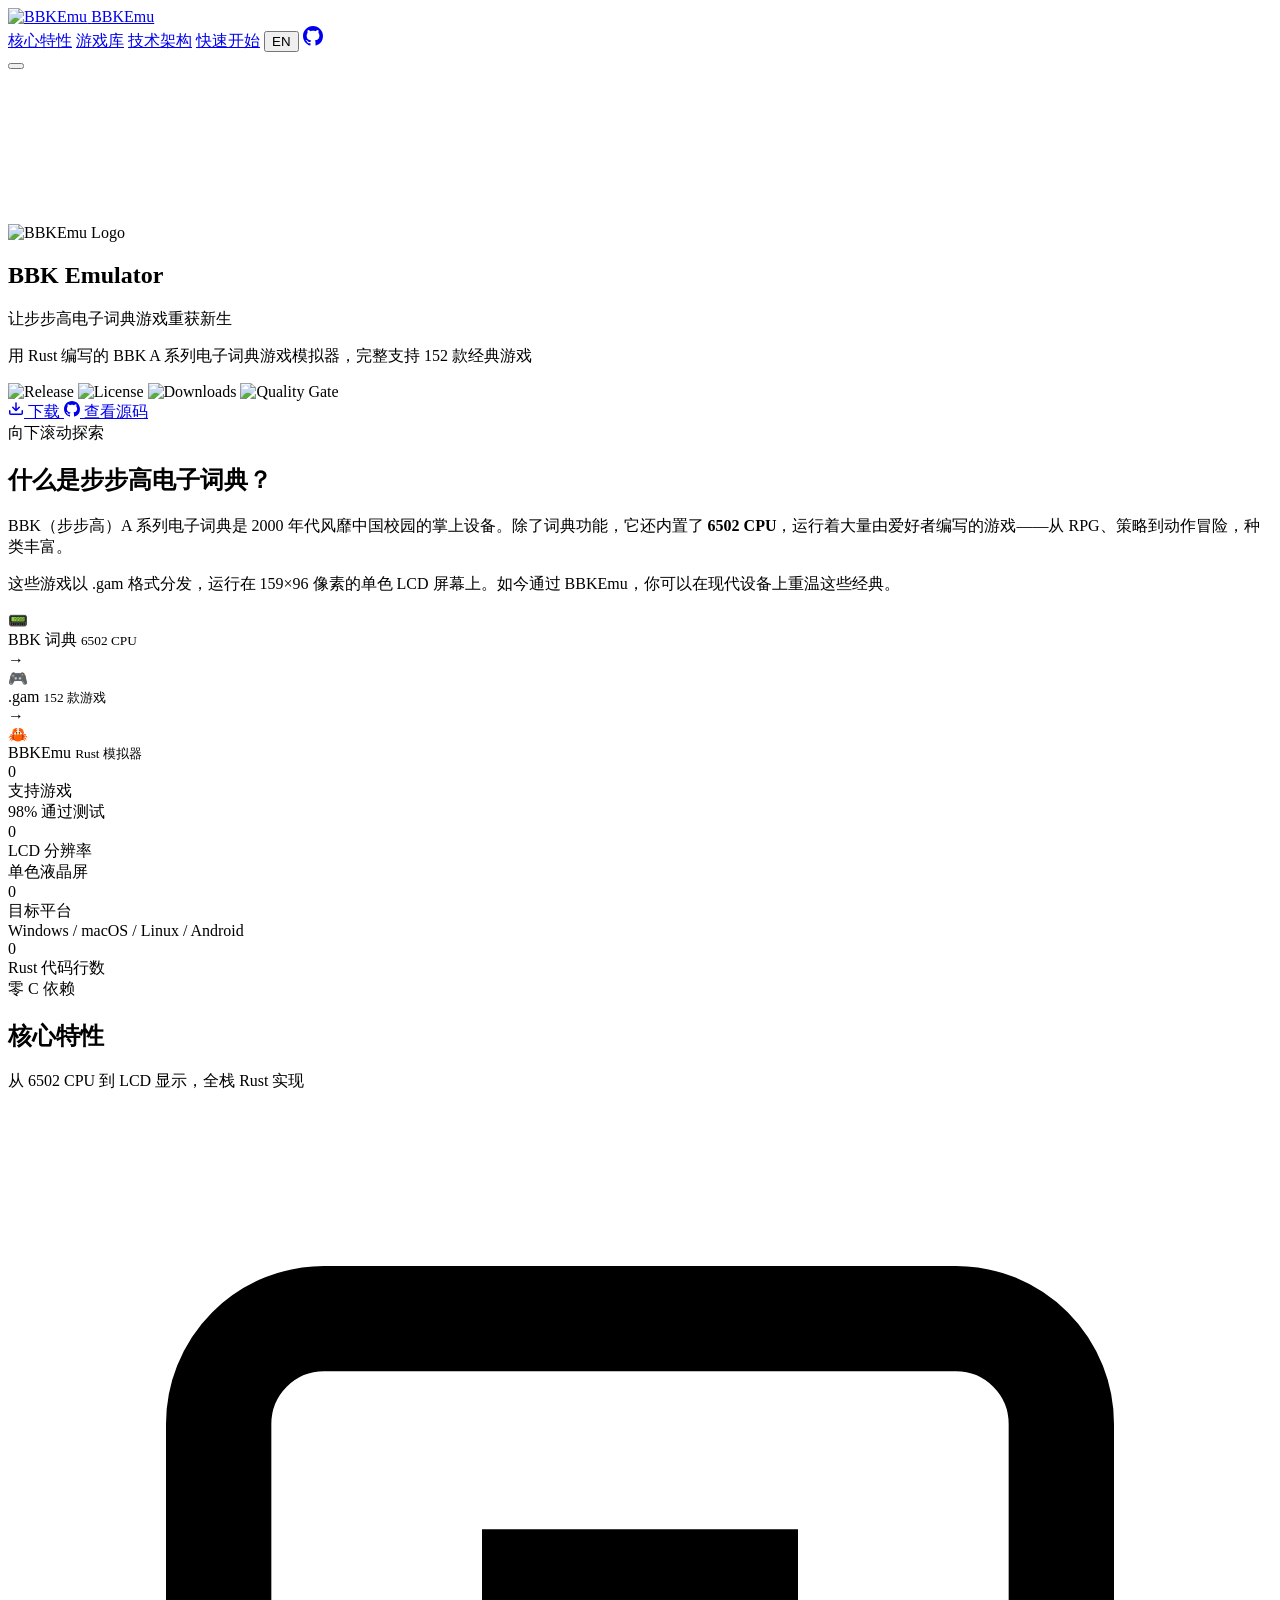
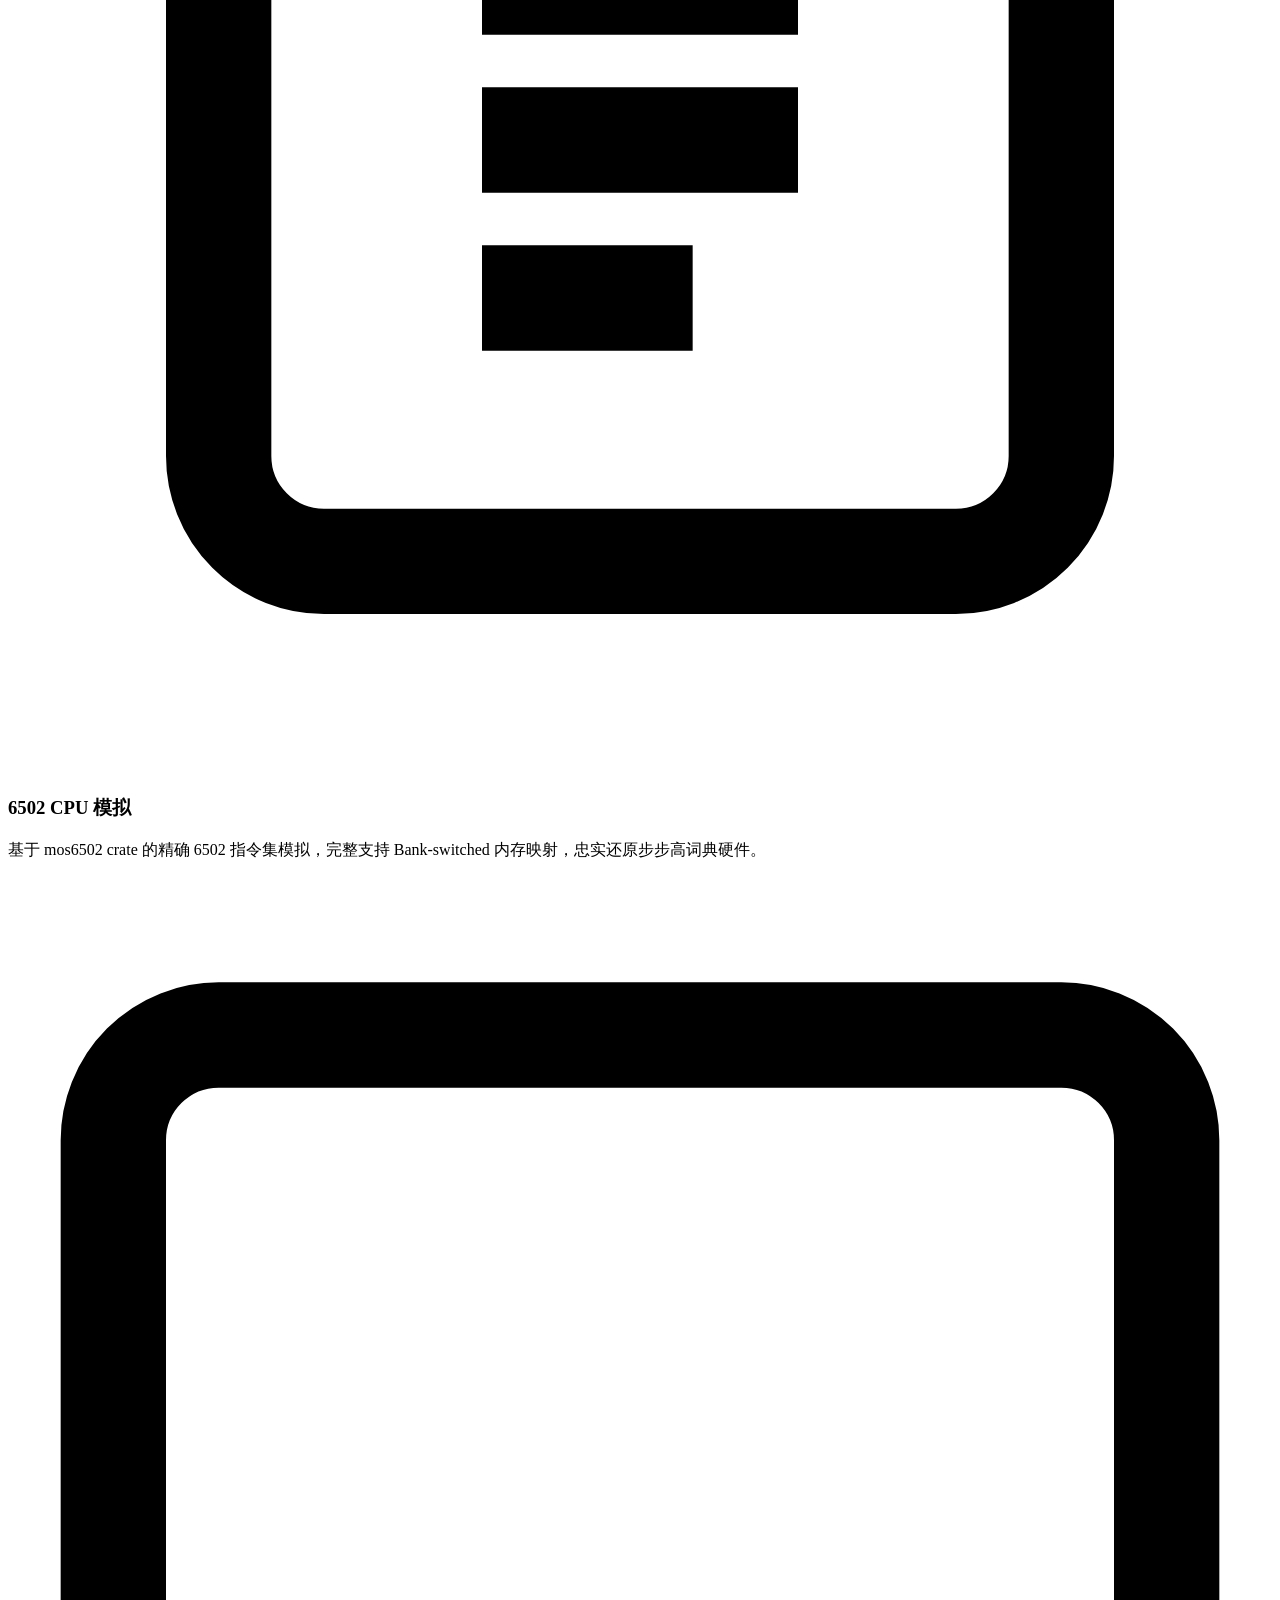
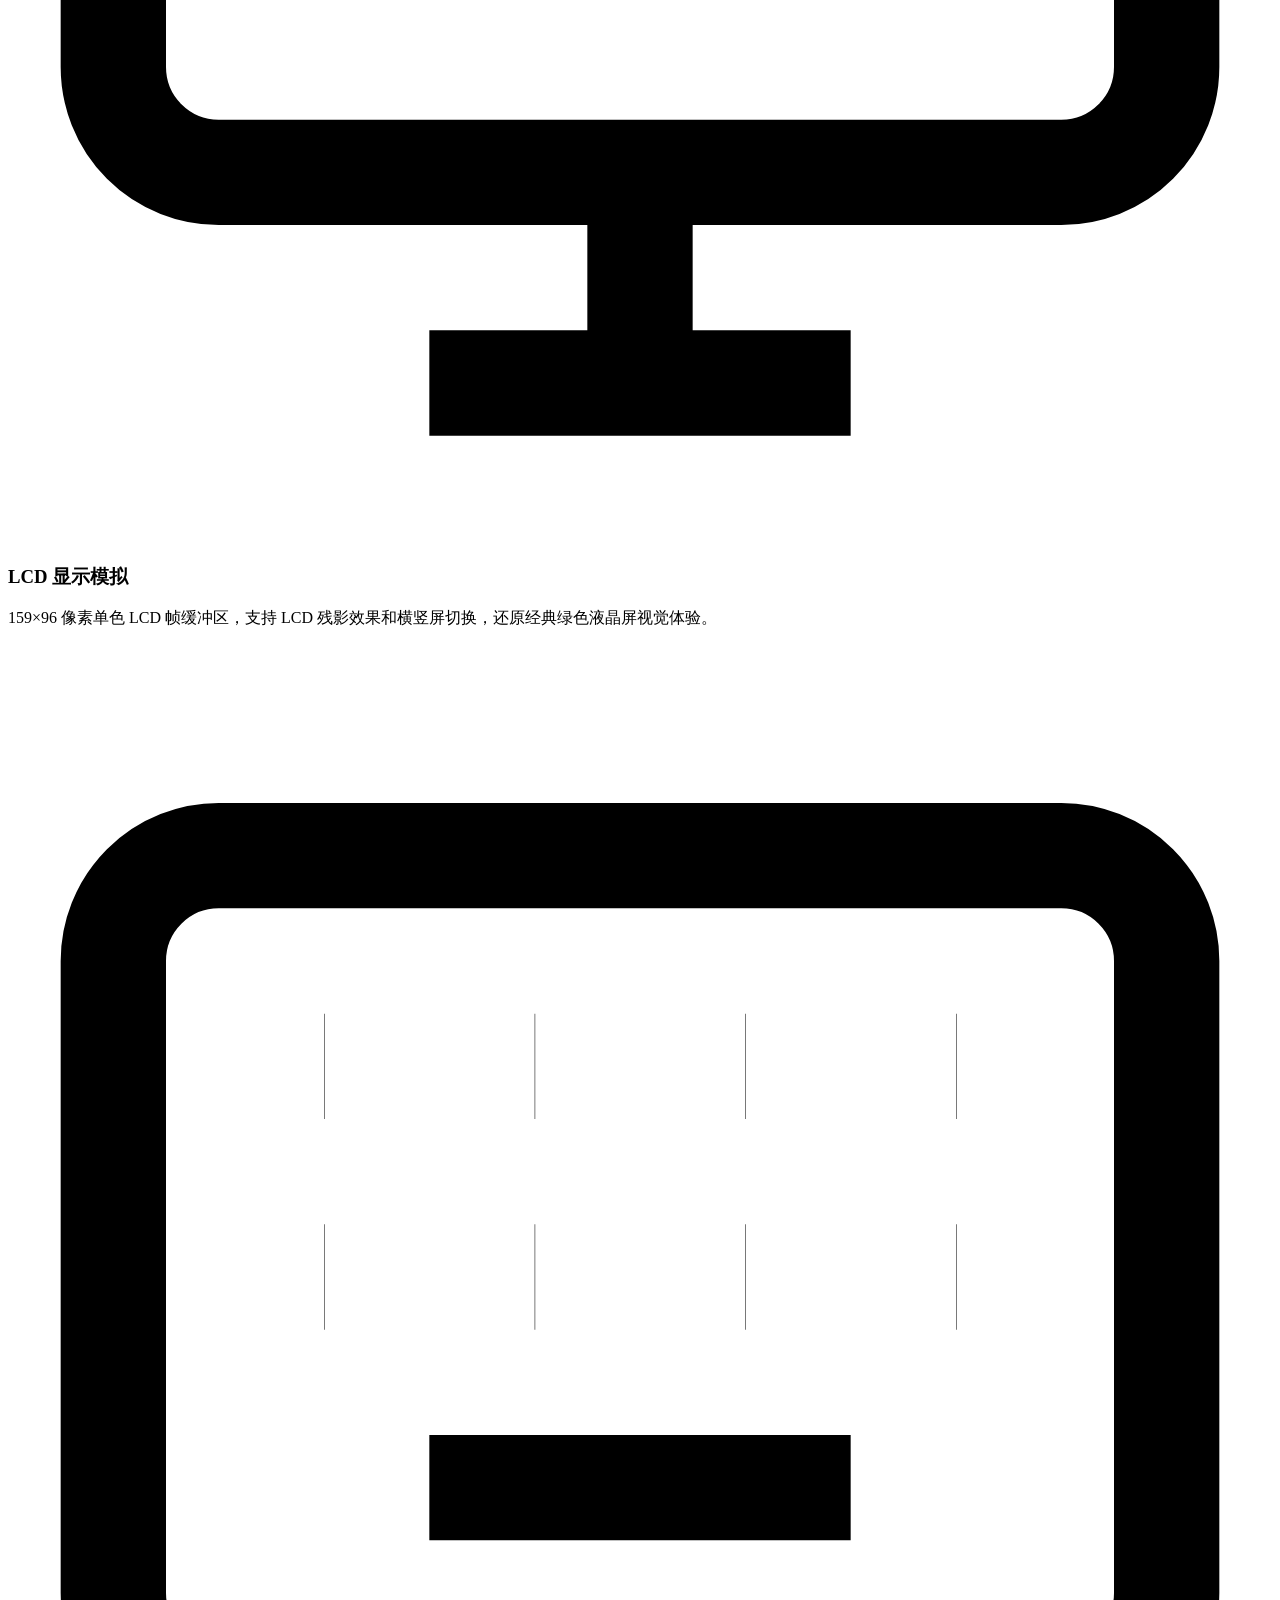
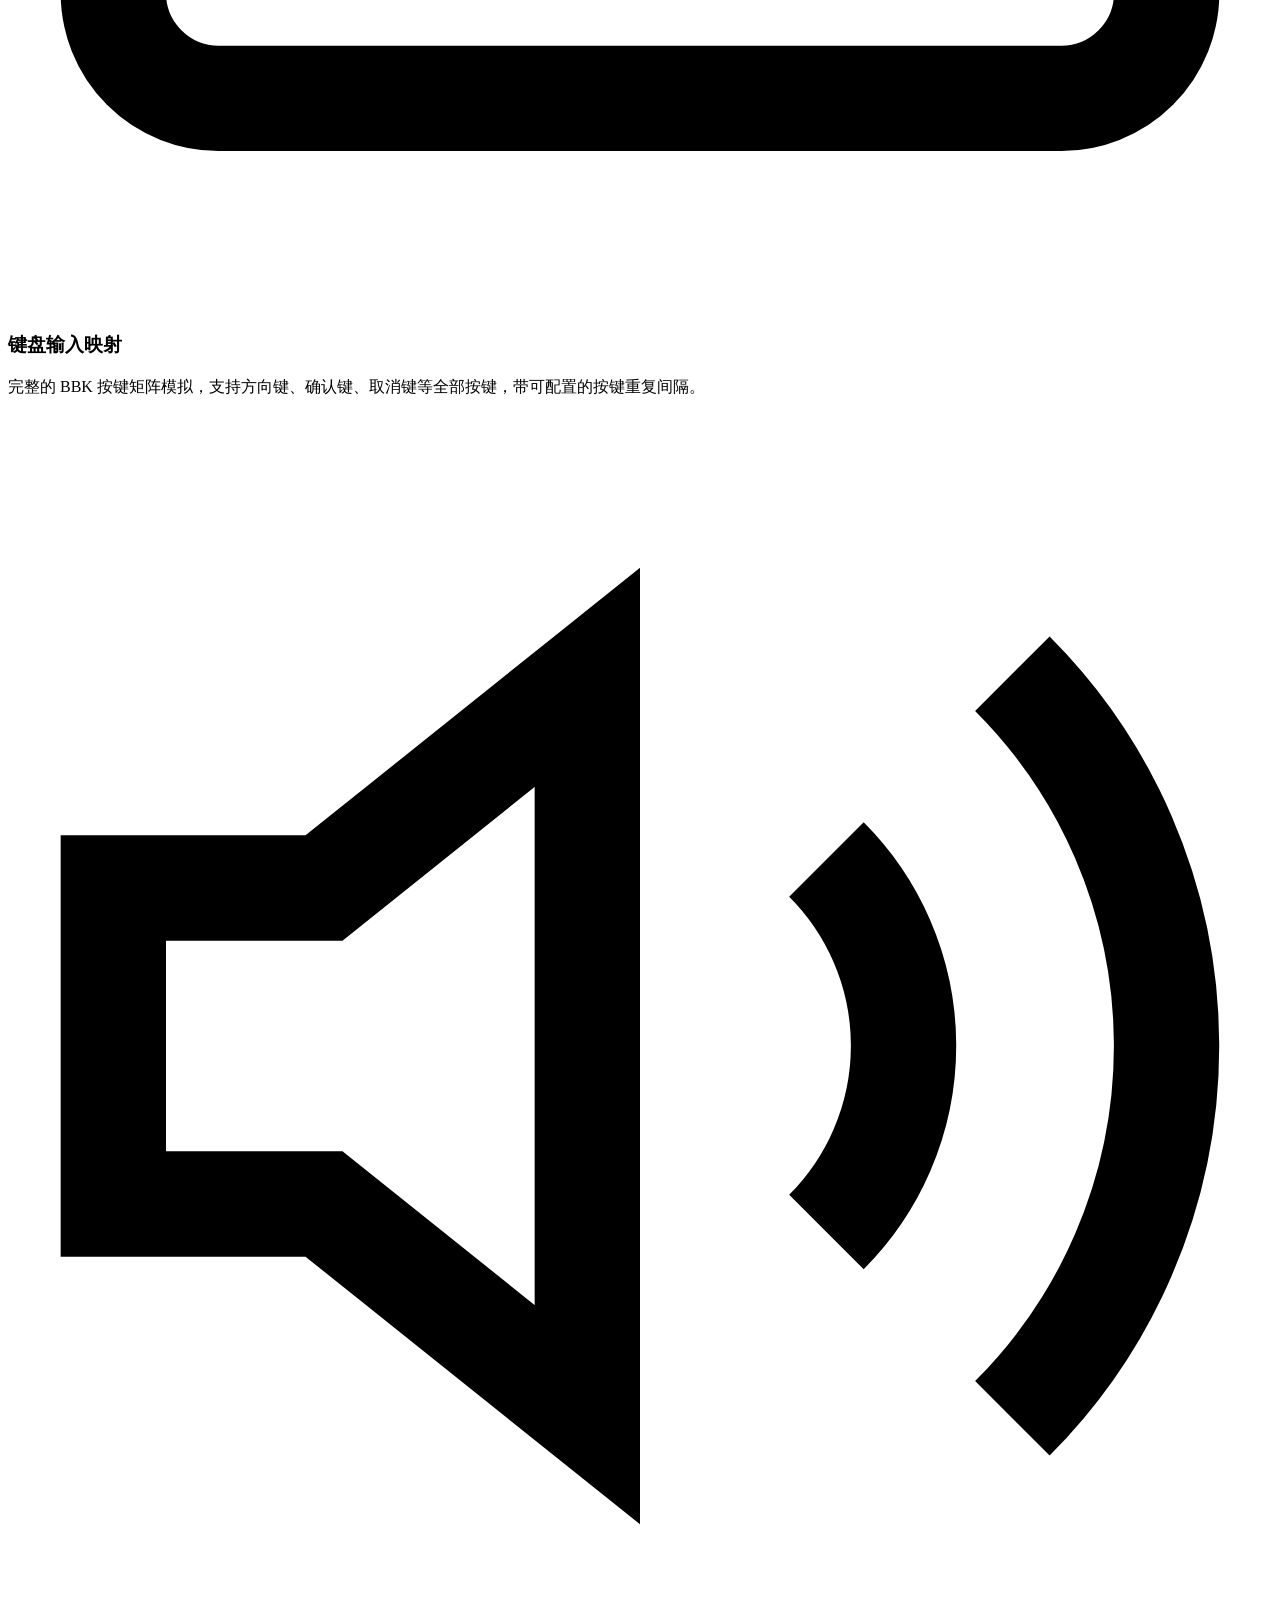
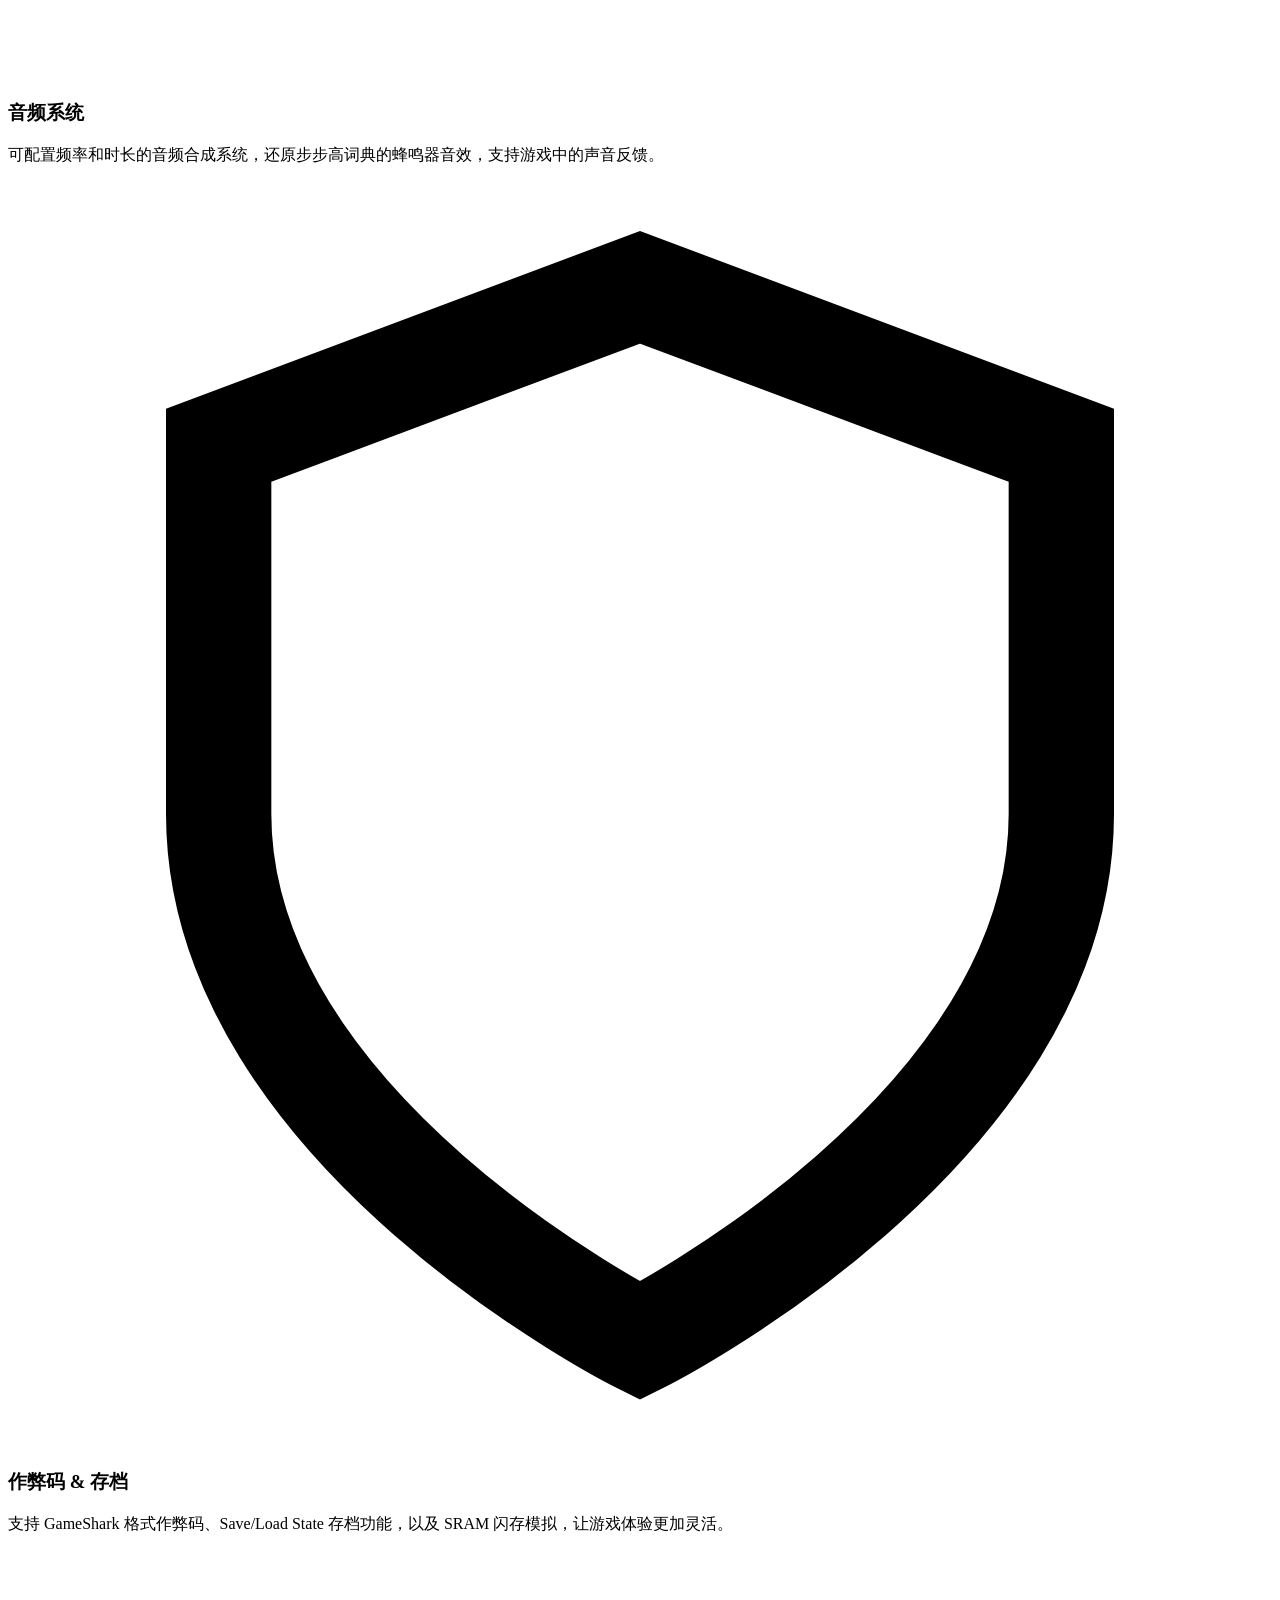
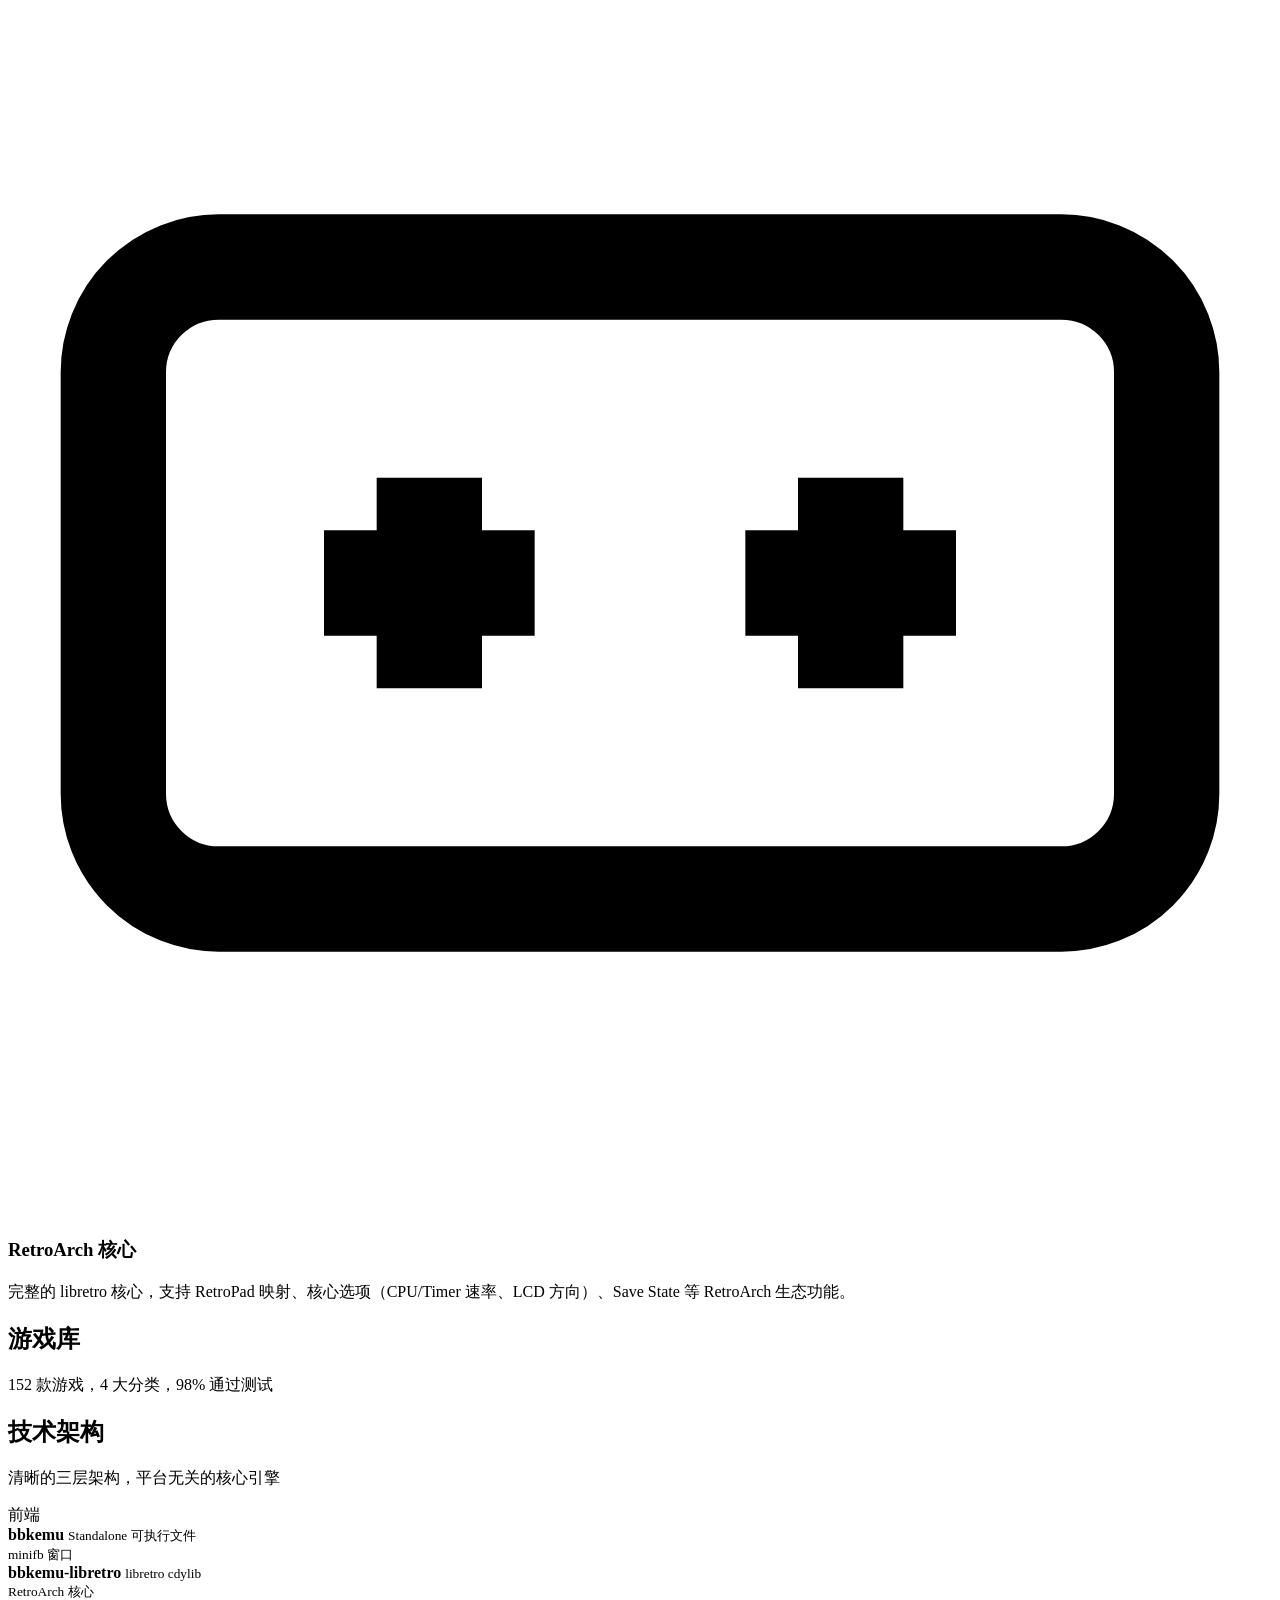
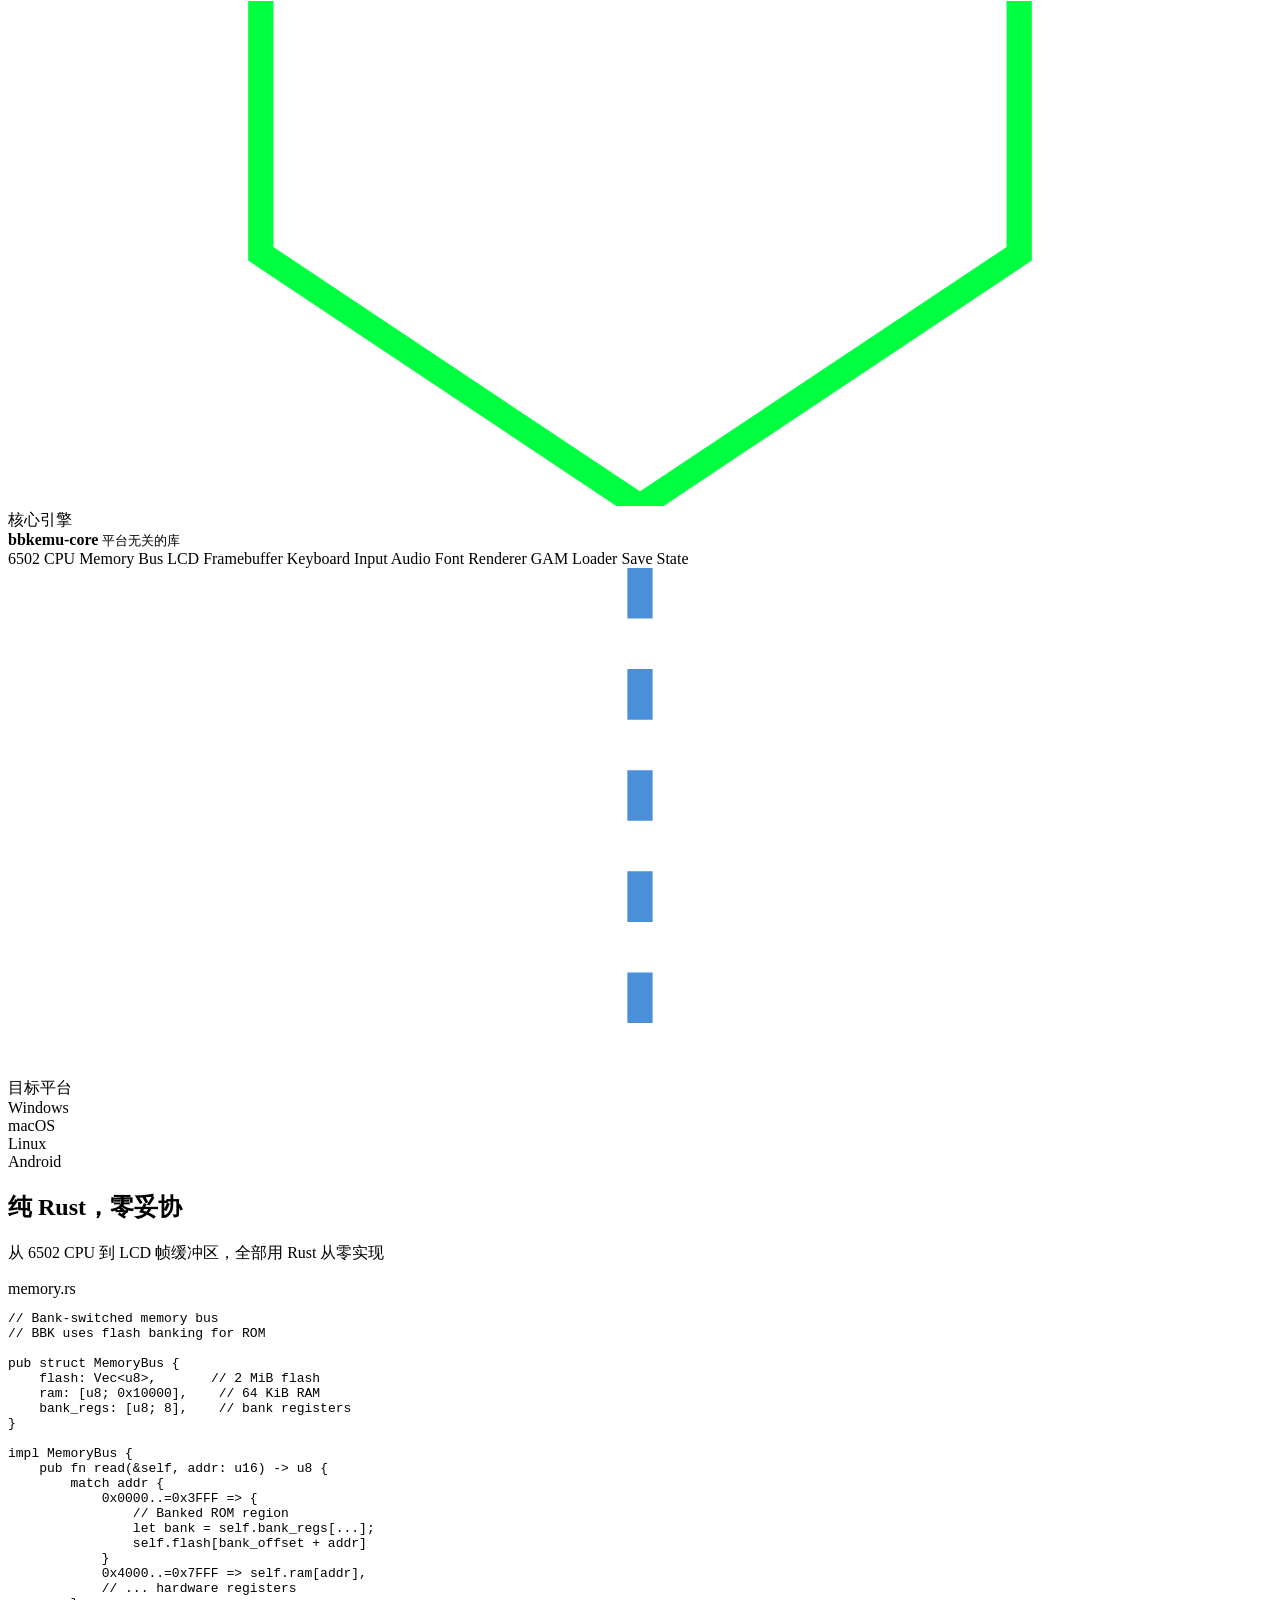
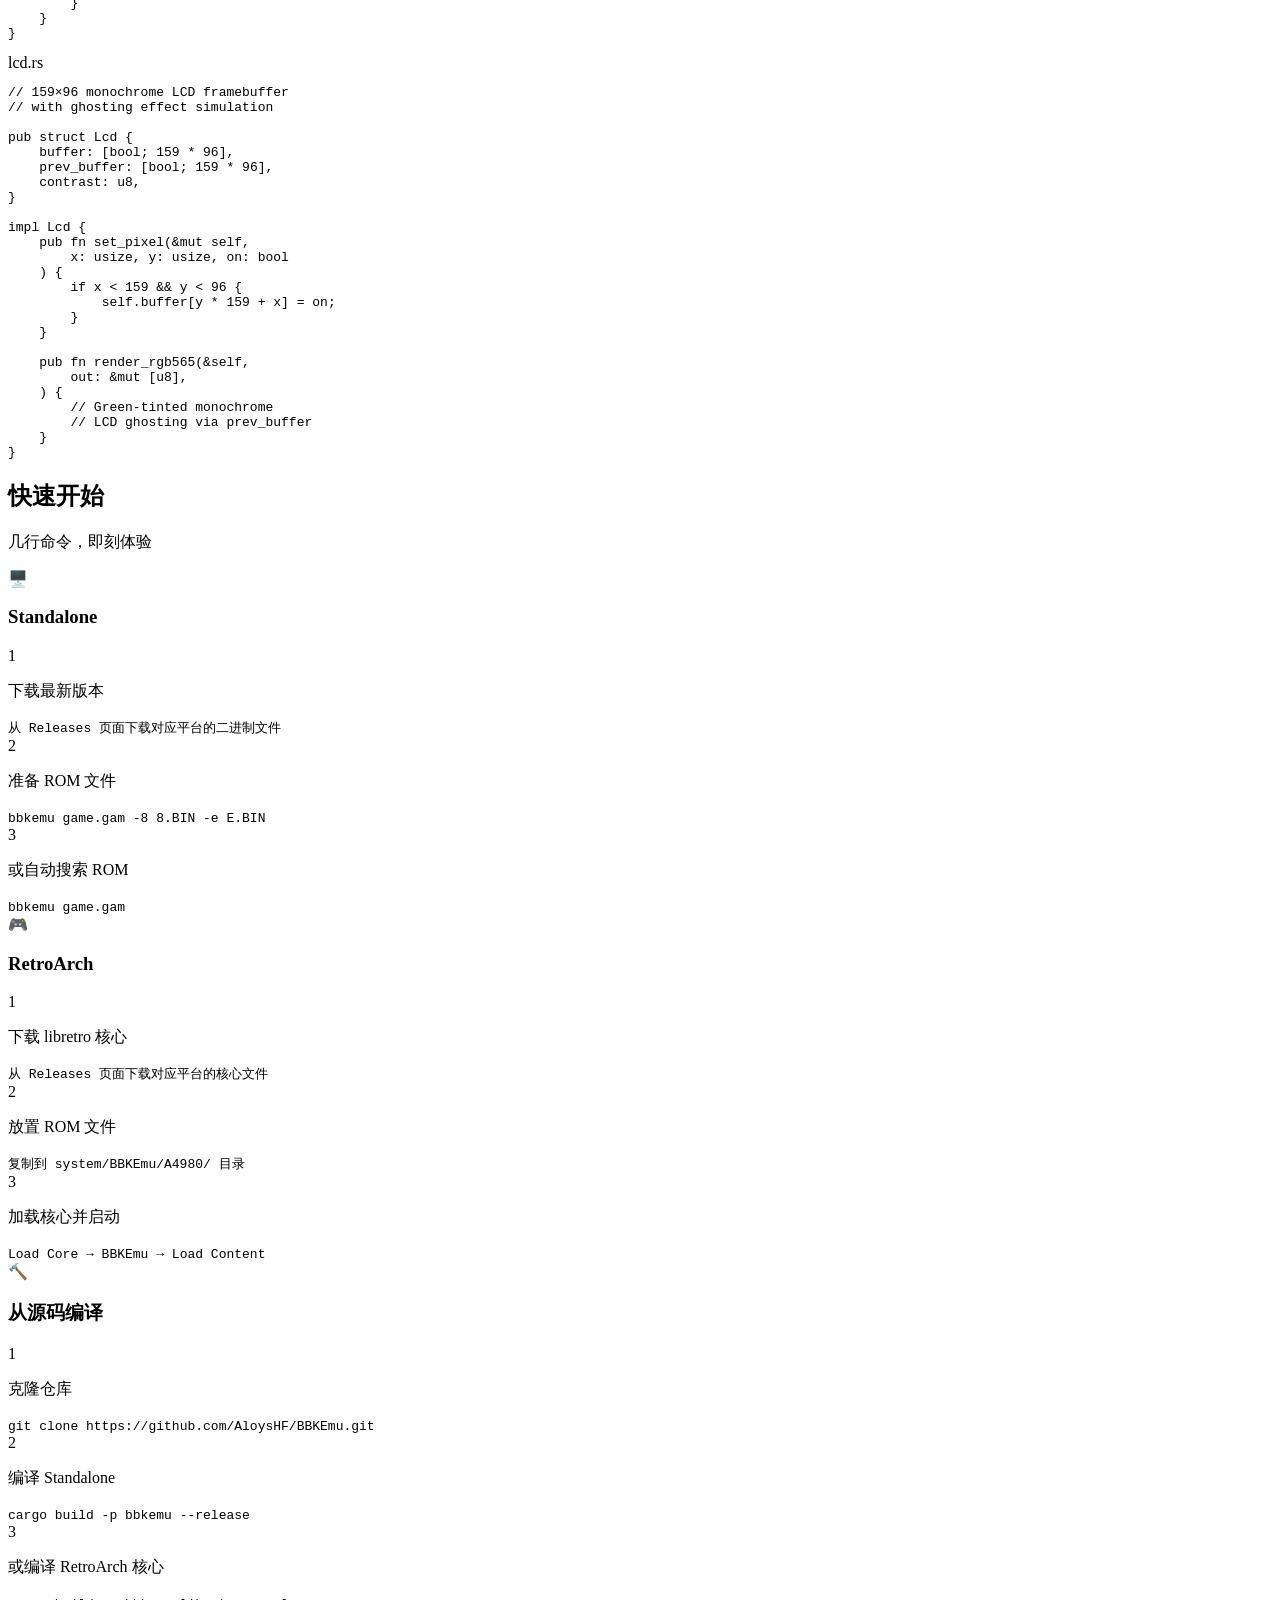
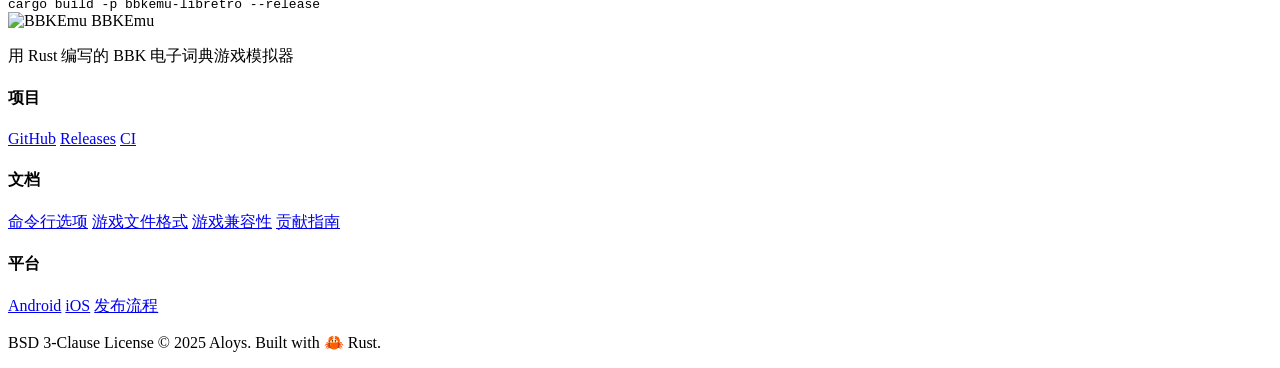
==== site/index.html @ 71f14b02 "update the github username" ====
<!DOCTYPE html>
<html lang="zh-CN">
<head>
  <meta charset="UTF-8">
  <meta name="viewport" content="width=device-width, initial-scale=1.0">
  <title>BBKEmu — BBK Electronic Dictionary Game Emulator</title>
  <meta name="description" content="A BBK electronic dictionary game emulator written in Rust, supporting 152 classic games with RetroArch compatibility">
  <link rel="icon" type="image/png" href="res/logo.png">
  <link rel="stylesheet" href="css/style.css">
</head>
<body>

  <!-- ====== NAV ====== -->
  <nav id="navbar">
    <div class="nav-inner">
      <a href="#hero" class="nav-logo">
        <img src="res/logo.png" alt="BBKEmu" width="32" height="32">
        <span>BBKEmu</span>
      </a>
      <div class="nav-links">
        <a href="#features" data-i18n="nav-features">核心特性</a>
        <a href="#gallery" data-i18n="nav-games">游戏库</a>
        <a href="#architecture" data-i18n="nav-arch">技术架构</a>
        <a href="#quickstart" data-i18n="nav-quickstart">快速开始</a>
        <button id="lang-toggle" class="lang-toggle" aria-label="Switch language">EN</button>
        <a href="https://github.com/AloysHF/BBKEmu" class="nav-github" target="_blank">
          <svg width="20" height="20" viewBox="0 0 16 16" fill="currentColor"><path d="M8 0C3.58 0 0 3.58 0 8c0 3.54 2.29 6.53 5.47 7.59.4.07.55-.17.55-.38 0-.19-.01-.82-.01-1.49-2.01.37-2.53-.49-2.69-.94-.09-.23-.48-.94-.82-1.13-.28-.15-.68-.52-.01-.53.63-.01 1.08.58 1.23.82.72 1.21 1.87.87 2.33.66.07-.52.28-.87.51-1.07-1.78-.2-3.64-.89-3.64-3.95 0-.87.31-1.59.82-2.15-.08-.2-.36-1.02.08-2.12 0 0 .67-.21 2.2.82.64-.18 1.32-.27 2-.27.68 0 1.36.09 2 .27 1.53-1.04 2.2-.82 2.2-.82.44 1.1.16 1.92.08 2.12.51.56.82 1.27.82 2.15 0 3.07-1.87 3.75-3.65 3.95.29.25.54.73.54 1.48 0 1.07-.01 1.93-.01 2.2 0 .21.15.46.55.38A8.013 8.013 0 0016 8c0-4.42-3.58-8-8-8z"/></svg>
        </a>
      </div>
      <button class="nav-toggle" aria-label="Toggle menu">
        <span></span><span></span><span></span>
      </button>
    </div>
  </nav>

  <!-- ====== HERO ====== -->
  <section id="hero">
    <div class="hero-bg">
      <canvas id="circuit-canvas"></canvas>
    </div>
    <div class="hero-content">
      <div class="hero-chip">
        <img src="res/logo.svg" alt="BBKEmu Logo" class="hero-logo">
      </div>
      <h1 class="hero-title">
        <span class="hero-title-line">BBK</span>
        <span class="hero-title-line accent">Emulator</span>
      </h1>
      <p class="hero-subtitle" data-i18n="hero-subtitle">让步步高电子词典游戏重获新生</p>
      <p class="hero-desc" data-i18n="hero-desc">用 Rust 编写的 BBK A 系列电子词典游戏模拟器，完整支持 152 款经典游戏</p>
      <div class="hero-badges">
        <img src="https://img.shields.io/github/v/release/AloysHF/BBKEmu?style=for-the-badge" alt="Release">
        <img src="https://img.shields.io/badge/license-BSD%203--Clause-blue?style=for-the-badge" alt="License">
        <img src="https://img.shields.io/github/downloads/AloysHF/BBKEmu/total?style=for-the-badge&label=downloads" alt="Downloads">
        <img src="https://sonarcloud.io/api/project_badges/measure?project=AloysHF_BBKEmu&metric=alert_status&style=for-the-badge" alt="Quality Gate">
      </div>
      <div class="hero-actions">
        <a href="https://github.com/AloysHF/BBKEmu/releases/latest" class="btn btn-primary" target="_blank">
          <svg width="16" height="16" viewBox="0 0 16 16" fill="currentColor"><path d="M2.75 14A1.75 1.75 0 011 12.25v-2.5a.75.75 0 011.5 0v2.5c0 .138.112.25.25.25h10.5a.25.25 0 00.25-.25v-2.5a.75.75 0 011.5 0v2.5A1.75 1.75 0 0113.25 14H2.75z"/><path d="M7.25 7.689V2a.75.75 0 011.5 0v5.689l1.97-1.969a.749.749 0 111.06 1.06l-3.25 3.25a.749.749 0 01-1.06 0L4.22 6.78a.749.749 0 111.06-1.06l1.97 1.969z"/></svg>
          <span data-i18n="hero-download">下载</span>
        </a>
        <a href="https://github.com/AloysHF/BBKEmu" class="btn btn-secondary" target="_blank">
          <svg width="16" height="16" viewBox="0 0 16 16" fill="currentColor"><path d="M8 0C3.58 0 0 3.58 0 8c0 3.54 2.29 6.53 5.47 7.59.4.07.55-.17.55-.38 0-.19-.01-.82-.01-1.49-2.01.37-2.53-.49-2.69-.94-.09-.23-.48-.94-.82-1.13-.28-.15-.68-.52-.01-.53.63-.01 1.08.58 1.23.82.72 1.21 1.87.87 2.33.66.07-.52.28-.87.51-1.07-1.78-.2-3.64-.89-3.64-3.95 0-.87.31-1.59.82-2.15-.08-.2-.36-1.02.08-2.12 0 0 .67-.21 2.2.82.64-.18 1.32-.27 2-.27.68 0 1.36.09 2 .27 1.53-1.04 2.2-.82 2.2-.82.44 1.1.16 1.92.08 2.12.51.56.82 1.27.82 2.15 0 3.07-1.87 3.75-3.65 3.95.29.25.54.73.54 1.48 0 1.07-.01 1.93-.01 2.2 0 .21.15.46.55.38A8.013 8.013 0 0016 8c0-4.42-3.58-8-8-8z"/></svg>
          <span data-i18n="hero-github">查看源码</span>
        </a>
      </div>
    </div>
    <div class="hero-scroll">
      <span data-i18n="hero-scroll">向下滚动探索</span>
      <div class="scroll-arrow"></div>
    </div>
  </section>

  <!-- ====== ABOUT ====== -->
  <section id="about" class="section">
    <div class="container">
      <div class="about-grid">
        <div class="about-text fade-in-up">
          <h2 data-i18n="about-title">什么是步步高电子词典？</h2>
          <p data-i18n="about-p1">BBK（步步高）A 系列电子词典是 2000 年代风靡中国校园的掌上设备。除了词典功能，它还内置了 <strong>6502 CPU</strong>，运行着大量由爱好者编写的游戏——从 RPG、策略到动作冒险，种类丰富。</p>
          <p data-i18n="about-p2">这些游戏以 .gam 格式分发，运行在 159×96 像素的单色 LCD 屏幕上。如今通过 BBKEmu，你可以在现代设备上重温这些经典。</p>
        </div>
        <div class="about-diagram fade-in-up">
          <div class="diagram-flow">
            <div class="diagram-node">
              <div class="diagram-icon chip-icon">📟</div>
              <span data-i18n="about-chip">BBK 词典</span>
              <small data-i18n="about-chip-sub">6502 CPU</small>
            </div>
            <div class="diagram-arrow">→</div>
            <div class="diagram-node">
              <div class="diagram-icon game-icon">🎮</div>
              <span>.gam</span>
              <small data-i18n="about-game-sub">152 款游戏</small>
            </div>
            <div class="diagram-arrow">→</div>
            <div class="diagram-node highlight">
              <div class="diagram-icon emu-icon">🦀</div>
              <span>BBKEmu</span>
              <small data-i18n="about-emu-sub">Rust 模拟器</small>
            </div>
          </div>
        </div>
      </div>
    </div>
  </section>

  <!-- ====== STATS ====== -->
  <section id="stats" class="section section-dark">
    <div class="container">
      <div class="stats-grid">
        <div class="stat-item fade-in-up">
          <div class="stat-number" data-target="152">0</div>
          <div class="stat-label" data-i18n="stat-games">支持游戏</div>
          <div class="stat-sub" data-i18n="stat-games-sub">98% 通过测试</div>
        </div>
        <div class="stat-item fade-in-up">
          <div class="stat-number" data-target="159" data-suffix="×96">0</div>
          <div class="stat-label" data-i18n="stat-lcd">LCD 分辨率</div>
          <div class="stat-sub" data-i18n="stat-lcd-sub">单色液晶屏</div>
        </div>
        <div class="stat-item fade-in-up">
          <div class="stat-number" data-target="4">0</div>
          <div class="stat-label" data-i18n="stat-platforms">目标平台</div>
          <div class="stat-sub" data-i18n="stat-platforms-sub">Windows / macOS / Linux / Android</div>
        </div>
        <div class="stat-item fade-in-up">
          <div class="stat-number" data-target="4700" data-suffix="+">0</div>
          <div class="stat-label" data-i18n="stat-lines">Rust 代码行数</div>
          <div class="stat-sub" data-i18n="stat-lines-sub">零 C 依赖</div>
        </div>
      </div>
    </div>
  </section>

  <!-- ====== FEATURES ====== -->
  <section id="features" class="section">
    <div class="container">
      <h2 class="section-title fade-in-up" data-i18n="feat-title">核心特性</h2>
      <p class="section-subtitle fade-in-up" data-i18n="feat-subtitle">从 6502 CPU 到 LCD 显示，全栈 Rust 实现</p>
      <div class="features-grid">
        <div class="feature-card fade-in-up">
          <div class="feature-icon">
            <svg viewBox="0 0 24 24" fill="none" stroke="currentColor" stroke-width="2"><rect x="4" y="4" width="16" height="16" rx="2"/><path d="M9 9h6M9 12h6M9 15h4"/></svg>
          </div>
          <h3 data-i18n="feat-cpu-title">6502 CPU 模拟</h3>
          <p data-i18n="feat-cpu-desc">基于 mos6502 crate 的精确 6502 指令集模拟，完整支持 Bank-switched 内存映射，忠实还原步步高词典硬件。</p>
        </div>
        <div class="feature-card fade-in-up">
          <div class="feature-icon">
            <svg viewBox="0 0 24 24" fill="none" stroke="currentColor" stroke-width="2"><rect x="2" y="3" width="20" height="14" rx="2"/><line x1="8" y1="21" x2="16" y2="21"/><line x1="12" y1="17" x2="12" y2="21"/></svg>
          </div>
          <h3 data-i18n="feat-lcd-title">LCD 显示模拟</h3>
          <p data-i18n="feat-lcd-desc">159×96 像素单色 LCD 帧缓冲区，支持 LCD 残影效果和横竖屏切换，还原经典绿色液晶屏视觉体验。</p>
        </div>
        <div class="feature-card fade-in-up">
          <div class="feature-icon">
            <svg viewBox="0 0 24 24" fill="none" stroke="currentColor" stroke-width="2"><rect x="2" y="4" width="20" height="16" rx="2"/><path d="M6 8h.01M10 8h.01M14 8h.01M18 8h.01M6 12h.01M10 12h.01M14 12h.01M18 12h.01M8 16h8"/></svg>
          </div>
          <h3 data-i18n="feat-key-title">键盘输入映射</h3>
          <p data-i18n="feat-key-desc">完整的 BBK 按键矩阵模拟，支持方向键、确认键、取消键等全部按键，带可配置的按键重复间隔。</p>
        </div>
        <div class="feature-card fade-in-up">
          <div class="feature-icon">
            <svg viewBox="0 0 24 24" fill="none" stroke="currentColor" stroke-width="2"><polygon points="11 5 6 9 2 9 2 15 6 15 11 19 11 5"/><path d="M19.07 4.93a10 10 0 010 14.14M15.54 8.46a5 5 0 010 7.07"/></svg>
          </div>
          <h3 data-i18n="feat-audio-title">音频系统</h3>
          <p data-i18n="feat-audio-desc">可配置频率和时长的音频合成系统，还原步步高词典的蜂鸣器音效，支持游戏中的声音反馈。</p>
        </div>
        <div class="feature-card fade-in-up">
          <div class="feature-icon">
            <svg viewBox="0 0 24 24" fill="none" stroke="currentColor" stroke-width="2"><path d="M12 22s8-4 8-10V5l-8-3-8 3v7c0 6 8 10 8 10z"/></svg>
          </div>
          <h3 data-i18n="feat-cheat-title">作弊码 & 存档</h3>
          <p data-i18n="feat-cheat-desc">支持 GameShark 格式作弊码、Save/Load State 存档功能，以及 SRAM 闪存模拟，让游戏体验更加灵活。</p>
        </div>
        <div class="feature-card fade-in-up">
          <div class="feature-icon">
            <svg viewBox="0 0 24 24" fill="none" stroke="currentColor" stroke-width="2"><rect x="2" y="6" width="20" height="12" rx="2"/><path d="M6 12h4"/><path d="M14 12h4"/><path d="M8 10v4"/><path d="M16 10v4"/></svg>
          </div>
          <h3 data-i18n="feat-retro-title">RetroArch 核心</h3>
          <p data-i18n="feat-retro-desc">完整的 libretro 核心，支持 RetroPad 映射、核心选项（CPU/Timer 速率、LCD 方向）、Save State 等 RetroArch 生态功能。</p>
        </div>
      </div>
    </div>
  </section>

  <!-- ====== GAME GALLERY ====== -->
  <section id="gallery" class="section section-dark">
    <div class="container">
      <h2 class="section-title fade-in-up" data-i18n="gallery-title">游戏库</h2>
      <p class="section-subtitle fade-in-up" data-i18n="gallery-subtitle">152 款游戏，4 大分类，98% 通过测试</p>
      <div id="gallery-dynamic" class="fade-in-up"></div>
    </div>
  </section>

  <!-- ====== ARCHITECTURE ====== -->
  <section id="architecture" class="section">
    <div class="container">
      <h2 class="section-title fade-in-up" data-i18n="arch-title">技术架构</h2>
      <p class="section-subtitle fade-in-up" data-i18n="arch-subtitle">清晰的三层架构，平台无关的核心引擎</p>
      <div class="arch-diagram fade-in-up">
        <div class="arch-layer arch-frontend">
          <div class="arch-label" data-i18n="arch-frontends">前端</div>
          <div class="arch-boxes">
            <div class="arch-box">
              <strong>bbkemu</strong>
              <small data-i18n="arch-standalone-sub">Standalone 可执行文件<br>minifb 窗口</small>
            </div>
            <div class="arch-box">
              <strong>bbkemu-libretro</strong>
              <small data-i18n="arch-libretro-sub">libretro cdylib<br>RetroArch 核心</small>
            </div>
          </div>
        </div>
        <div class="arch-connector">
          <svg viewBox="0 0 100 40" preserveAspectRatio="none">
            <path d="M20 0 L20 20 L50 40" stroke="#00FF41" stroke-width="2" fill="none"/>
            <path d="M80 0 L80 20 L50 40" stroke="#00FF41" stroke-width="2" fill="none"/>
          </svg>
        </div>
        <div class="arch-layer arch-core">
          <div class="arch-label" data-i18n="arch-core">核心引擎</div>
          <div class="arch-boxes">
            <div class="arch-box core-box">
              <strong>bbkemu-core</strong>
              <small data-i18n="arch-core-sub">平台无关的库</small>
              <div class="core-modules">
                <span>6502 CPU</span>
                <span>Memory Bus</span>
                <span>LCD Framebuffer</span>
                <span>Keyboard Input</span>
                <span>Audio</span>
                <span>Font Renderer</span>
                <span>GAM Loader</span>
                <span>Save State</span>
              </div>
            </div>
          </div>
        </div>
        <div class="arch-connector">
          <svg viewBox="0 0 100 40" preserveAspectRatio="none">
            <path d="M50 0 L50 40" stroke="#4A90D9" stroke-width="2" fill="none" stroke-dasharray="4,4"/>
          </svg>
        </div>
        <div class="arch-layer arch-platform">
          <div class="arch-label" data-i18n="arch-platforms">目标平台</div>
          <div class="arch-boxes">
            <div class="arch-box small-box">Windows</div>
            <div class="arch-box small-box">macOS</div>
            <div class="arch-box small-box">Linux</div>
            <div class="arch-box small-box">Android</div>
          </div>
        </div>
      </div>
    </div>
  </section>

  <!-- ====== CODE SHOWCASE ====== -->
  <section id="code" class="section section-dark">
    <div class="container">
      <h2 class="section-title fade-in-up" data-i18n="code-title">纯 Rust，零妥协</h2>
      <p class="section-subtitle fade-in-up" data-i18n="code-subtitle">从 6502 CPU 到 LCD 帧缓冲区，全部用 Rust 从零实现</p>
      <div class="code-showcase fade-in-up">
        <div class="code-block">
          <div class="code-header">
            <span class="code-dot red"></span>
            <span class="code-dot yellow"></span>
            <span class="code-dot green"></span>
            <span class="code-filename">memory.rs</span>
          </div>
          <pre><code><span class="comment">// Bank-switched memory bus</span>
<span class="comment">// BBK uses flash banking for ROM</span>

<span class="kw">pub struct</span> <span class="type">MemoryBus</span> {
    flash: <span class="type">Vec</span>&lt;<span class="type">u8</span>&gt;,       <span class="comment">// 2 MiB flash</span>
    ram: [<span class="type">u8</span>; <span class="num">0x10000</span>],    <span class="comment">// 64 KiB RAM</span>
    bank_regs: [<span class="type">u8</span>; <span class="num">8</span>],    <span class="comment">// bank registers</span>
}

<span class="kw">impl</span> <span class="type">MemoryBus</span> {
    <span class="kw">pub fn</span> <span class="fn">read</span>(&amp;<span class="kw">self</span>, addr: <span class="type">u16</span>) -&gt; <span class="type">u8</span> {
        <span class="kw">match</span> addr {
            <span class="num">0x0000</span>..=<span class="num">0x3FFF</span> =&gt; {
                <span class="comment">// Banked ROM region</span>
                <span class="kw">let</span> bank = <span class="kw">self</span>.bank_regs[...];
                <span class="kw">self</span>.flash[bank_offset + addr]
            }
            <span class="num">0x4000</span>..=<span class="num">0x7FFF</span> =&gt; <span class="kw">self</span>.ram[addr],
            <span class="comment">// ... hardware registers</span>
        }
    }
}</code></pre>
        </div>
        <div class="code-block">
          <div class="code-header">
            <span class="code-dot red"></span>
            <span class="code-dot yellow"></span>
            <span class="code-dot green"></span>
            <span class="code-filename">lcd.rs</span>
          </div>
          <pre><code><span class="comment">// 159×96 monochrome LCD framebuffer</span>
<span class="comment">// with ghosting effect simulation</span>

<span class="kw">pub struct</span> <span class="type">Lcd</span> {
    buffer: [<span class="type">bool</span>; <span class="num">159</span> * <span class="num">96</span>],
    prev_buffer: [<span class="type">bool</span>; <span class="num">159</span> * <span class="num">96</span>],
    contrast: <span class="type">u8</span>,
}

<span class="kw">impl</span> <span class="type">Lcd</span> {
    <span class="kw">pub fn</span> <span class="fn">set_pixel</span>(&amp;<span class="kw">mut</span> <span class="kw">self</span>,
        x: <span class="type">usize</span>, y: <span class="type">usize</span>, on: <span class="type">bool</span>
    ) {
        <span class="kw">if</span> x &lt; <span class="num">159</span> &amp;&amp; y &lt; <span class="num">96</span> {
            <span class="kw">self</span>.buffer[y * <span class="num">159</span> + x] = on;
        }
    }

    <span class="kw">pub fn</span> <span class="fn">render_rgb565</span>(&amp;<span class="kw">self</span>,
        out: &amp;<span class="kw">mut</span> [<span class="type">u8</span>],
    ) {
        <span class="comment">// Green-tinted monochrome</span>
        <span class="comment">// LCD ghosting via prev_buffer</span>
    }
}</code></pre>
        </div>
      </div>
    </div>
  </section>

  <!-- ====== QUICK START ====== -->
  <section id="quickstart" class="section">
    <div class="container">
      <h2 class="section-title fade-in-up" data-i18n="qs-title">快速开始</h2>
      <p class="section-subtitle fade-in-up" data-i18n="qs-subtitle">几行命令，即刻体验</p>
      <div class="quickstart-grid">
        <div class="quickstart-card fade-in-up">
          <div class="qs-header">
            <span class="qs-icon">🖥️</span>
            <h3 data-i18n="qs-standalone">Standalone</h3>
          </div>
          <div class="qs-steps">
            <div class="qs-step">
              <span class="qs-num">1</span>
              <div>
                <p data-i18n="qs-standalone-1">下载最新版本</p>
                <code data-i18n="qs-standalone-1-sub">从 Releases 页面下载对应平台的二进制文件</code>
              </div>
            </div>
            <div class="qs-step">
              <span class="qs-num">2</span>
              <div>
                <p data-i18n="qs-standalone-2">准备 ROM 文件</p>
                <code>bbkemu game.gam -8 8.BIN -e E.BIN</code>
              </div>
            </div>
            <div class="qs-step">
              <span class="qs-num">3</span>
              <div>
                <p data-i18n="qs-standalone-3">或自动搜索 ROM</p>
                <code>bbkemu game.gam</code>
              </div>
            </div>
          </div>
        </div>
        <div class="quickstart-card fade-in-up">
          <div class="qs-header">
            <span class="qs-icon">🎮</span>
            <h3>RetroArch</h3>
          </div>
          <div class="qs-steps">
            <div class="qs-step">
              <span class="qs-num">1</span>
              <div>
                <p data-i18n="qs-retro-1">下载 libretro 核心</p>
                <code data-i18n="qs-retro-1-sub">从 Releases 页面下载对应平台的核心文件</code>
              </div>
            </div>
            <div class="qs-step">
              <span class="qs-num">2</span>
              <div>
                <p data-i18n="qs-retro-2">放置 ROM 文件</p>
                <code data-i18n="qs-retro-2-sub">复制到 system/BBKEmu/A4980/ 目录</code>
              </div>
            </div>
            <div class="qs-step">
              <span class="qs-num">3</span>
              <div>
                <p data-i18n="qs-retro-3">加载核心并启动</p>
                <code>Load Core → BBKEmu → Load Content</code>
              </div>
            </div>
          </div>
        </div>
        <div class="quickstart-card fade-in-up">
          <div class="qs-header">
            <span class="qs-icon">🔨</span>
            <h3 data-i18n="qs-build">从源码编译</h3>
          </div>
          <div class="qs-steps">
            <div class="qs-step">
              <span class="qs-num">1</span>
              <div>
                <p data-i18n="qs-build-1">克隆仓库</p>
                <code>git clone https://github.com/AloysHF/BBKEmu.git</code>
              </div>
            </div>
            <div class="qs-step">
              <span class="qs-num">2</span>
              <div>
                <p data-i18n="qs-build-2">编译 Standalone</p>
                <code>cargo build -p bbkemu --release</code>
              </div>
            </div>
            <div class="qs-step">
              <span class="qs-num">3</span>
              <div>
                <p data-i18n="qs-build-3">或编译 RetroArch 核心</p>
                <code>cargo build -p bbkemu-libretro --release</code>
              </div>
            </div>
          </div>
        </div>
      </div>
    </div>
  </section>

  <!-- ====== FOOTER ====== -->
  <footer id="footer">
    <div class="container">
      <div class="footer-grid">
        <div class="footer-brand">
          <img src="res/logo.svg" alt="BBKEmu" width="40" height="40">
          <span class="footer-name">BBKEmu</span>
          <p data-i18n="footer-desc">用 Rust 编写的 BBK 电子词典游戏模拟器</p>
        </div>
        <div class="footer-links">
          <h4 data-i18n="footer-project">项目</h4>
          <a href="https://github.com/AloysHF/BBKEmu" target="_blank">GitHub</a>
          <a href="https://github.com/AloysHF/BBKEmu/releases" target="_blank">Releases</a>
          <a href="https://github.com/AloysHF/BBKEmu/actions" target="_blank">CI</a>
        </div>
        <div class="footer-links">
          <h4 data-i18n="footer-docs">文档</h4>
          <a href="https://github.com/AloysHF/BBKEmu/blob/master/docs/CLI-Options.md" target="_blank" data-i18n="footer-cli">命令行选项</a>
          <a href="https://github.com/AloysHF/BBKEmu/blob/master/docs/Game-File-Formats.md" target="_blank" data-i18n="footer-gamformat">游戏文件格式</a>
          <a href="https://github.com/AloysHF/BBKEmu/blob/master/docs/GAME-COMPATIBILITY.md" target="_blank" data-i18n="footer-gamelist">游戏兼容性</a>
          <a href="https://github.com/AloysHF/BBKEmu/blob/master/docs/CONTRIBUTING.md" target="_blank" data-i18n="footer-contributing">贡献指南</a>
        </div>
        <div class="footer-links">
          <h4 data-i18n="footer-platforms">平台</h4>
          <a href="https://github.com/AloysHF/BBKEmu/blob/master/docs/Android-Libretro-Core.md" target="_blank" data-i18n="footer-android">Android</a>
          <a href="https://github.com/AloysHF/BBKEmu/blob/master/docs/iOS-Libretro-Core.md" target="_blank" data-i18n="footer-ios">iOS</a>
          <a href="https://github.com/AloysHF/BBKEmu/blob/master/docs/Release-Process.md" target="_blank" data-i18n="footer-release">发布流程</a>
        </div>
      </div>
      <div class="footer-bottom">
        <p data-i18n="footer-copy">BSD 3-Clause License &copy; 2025 Aloys. Built with 🦀 Rust.</p>
      </div>
    </div>
  </footer>

  <script src="js/main.js"></script>
</body>
</html>
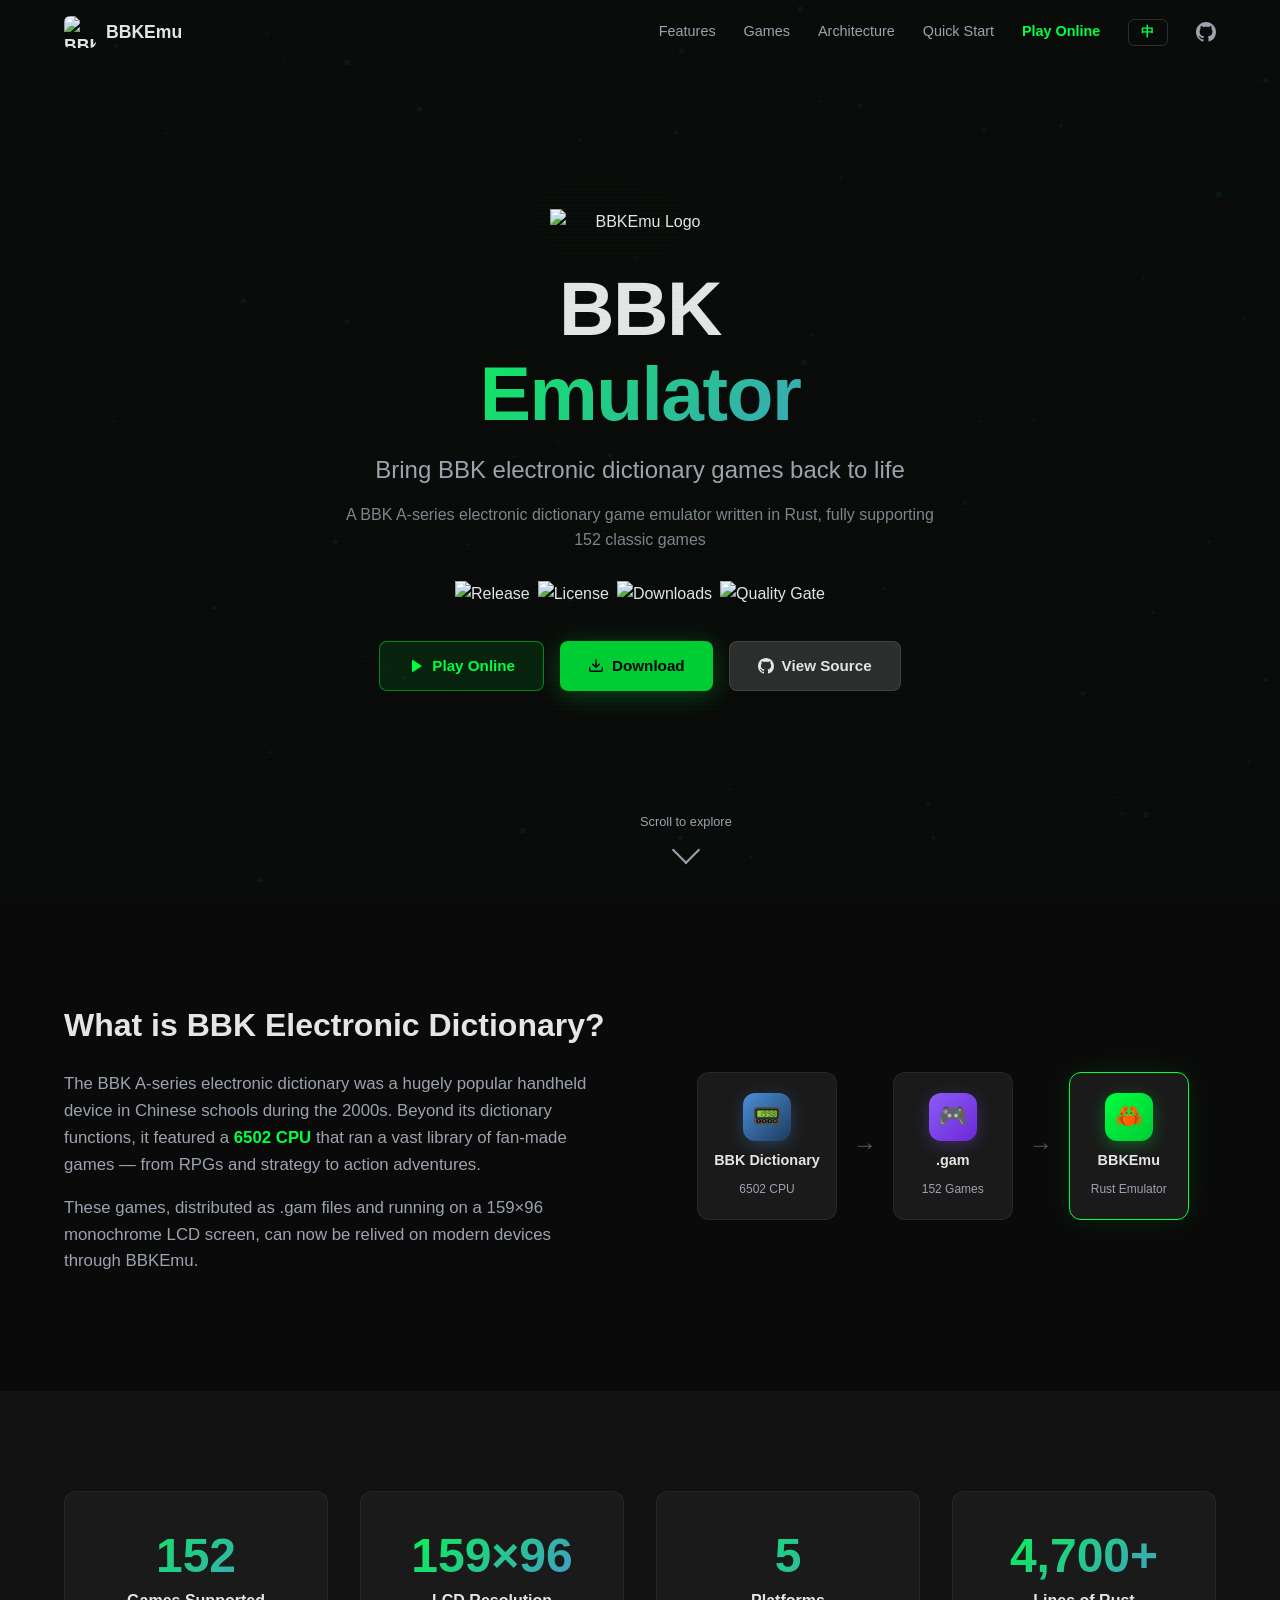
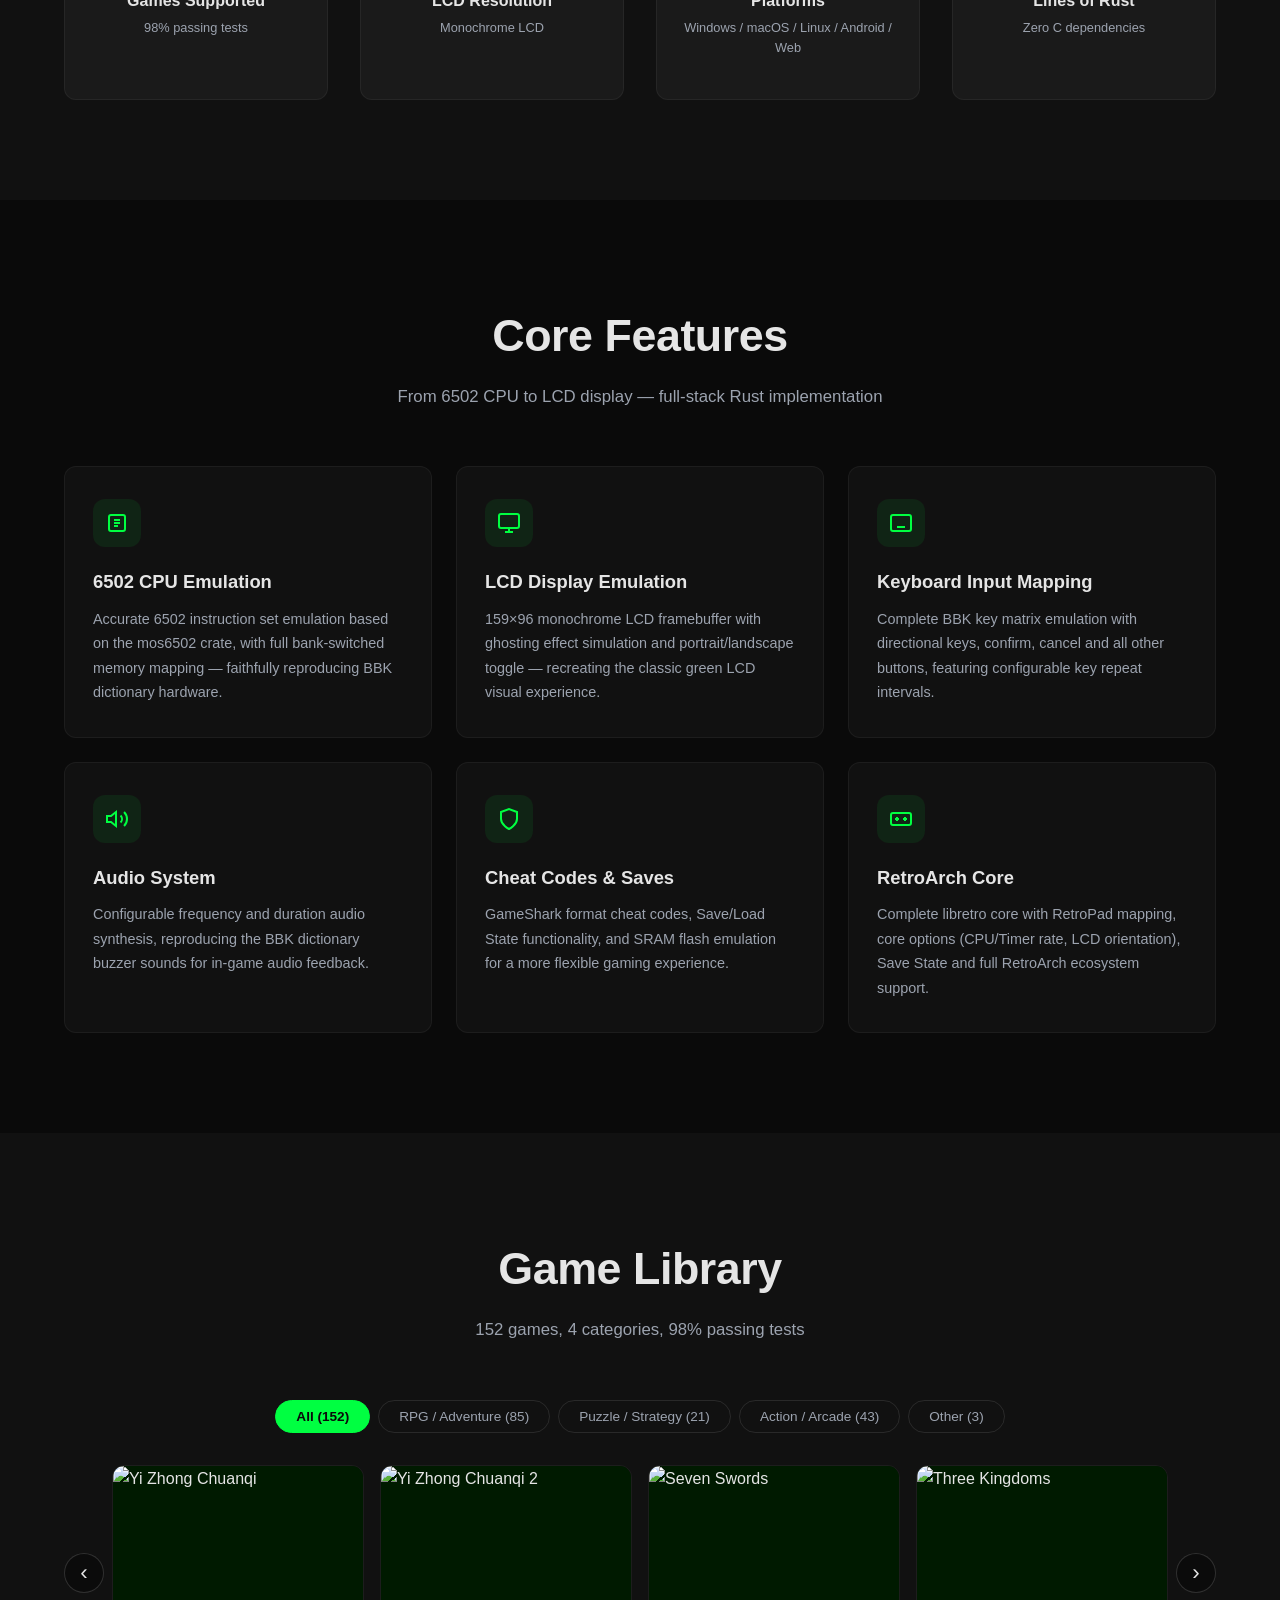
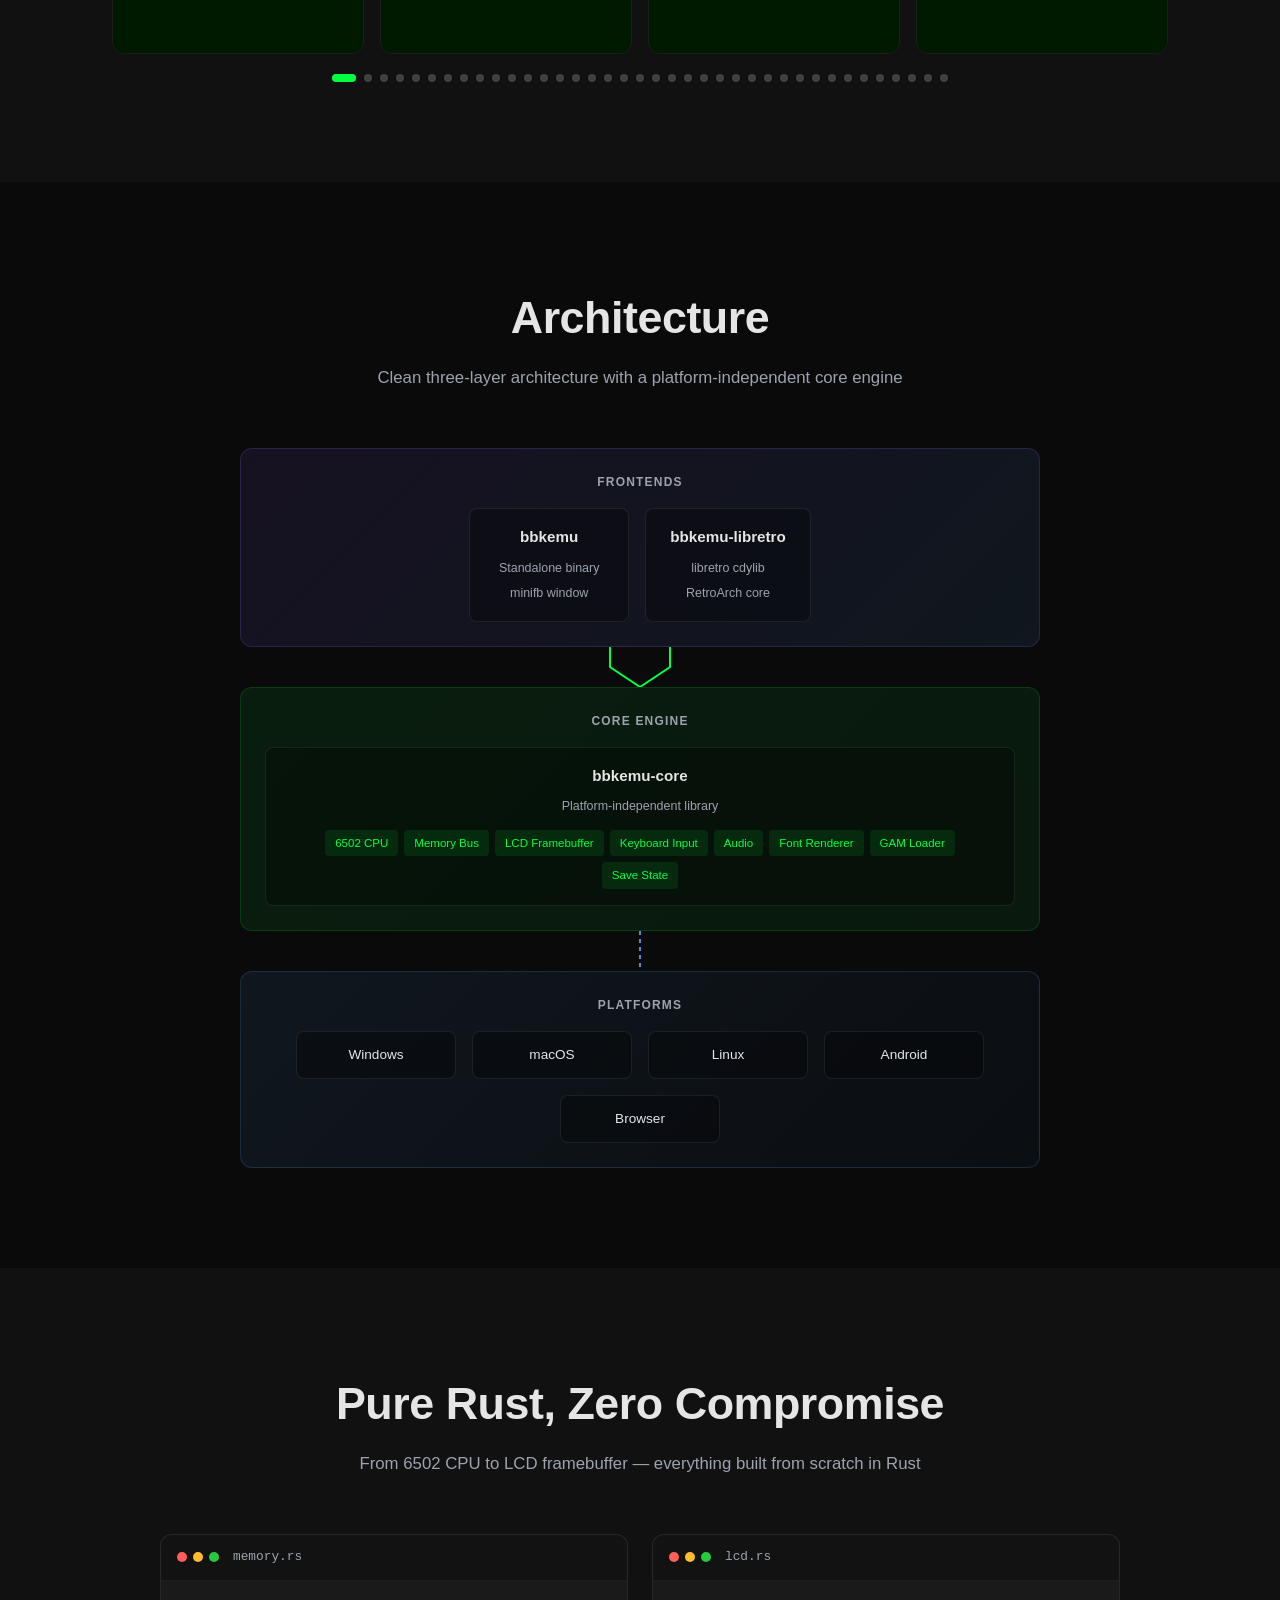
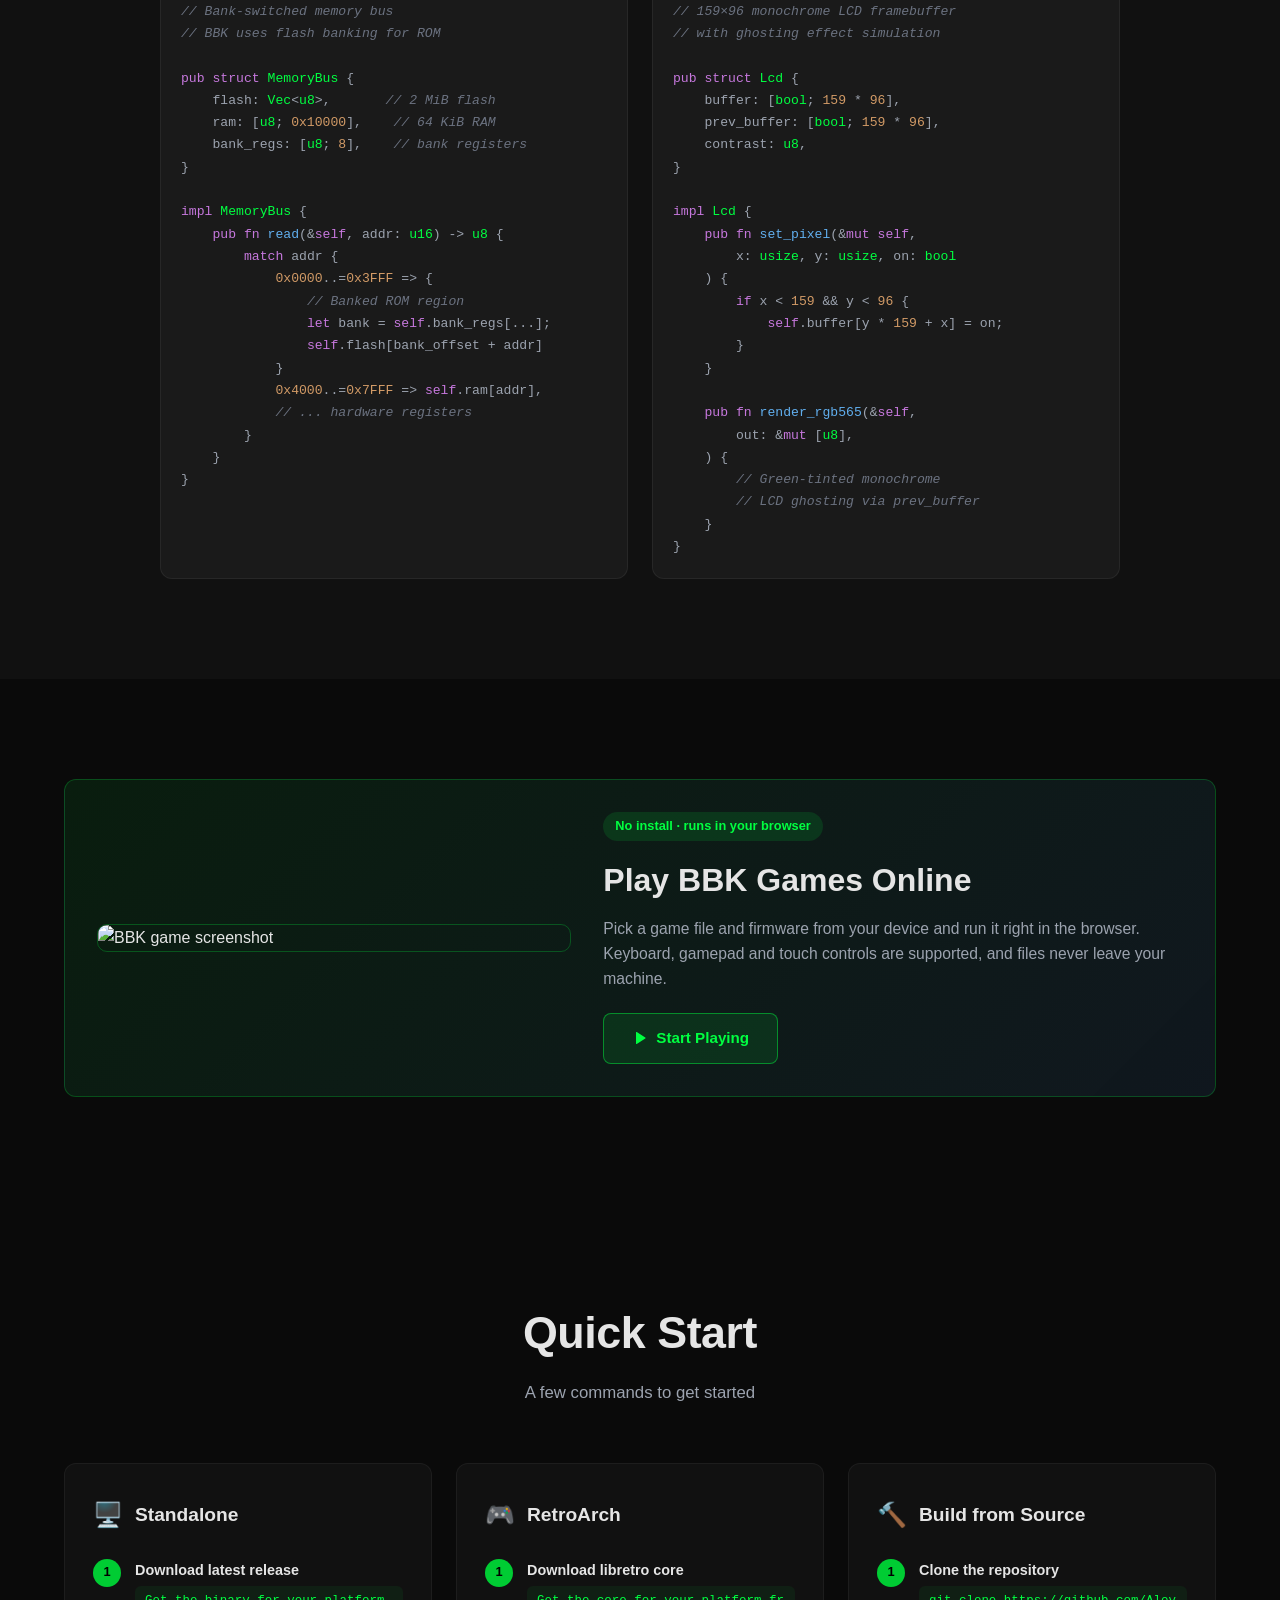
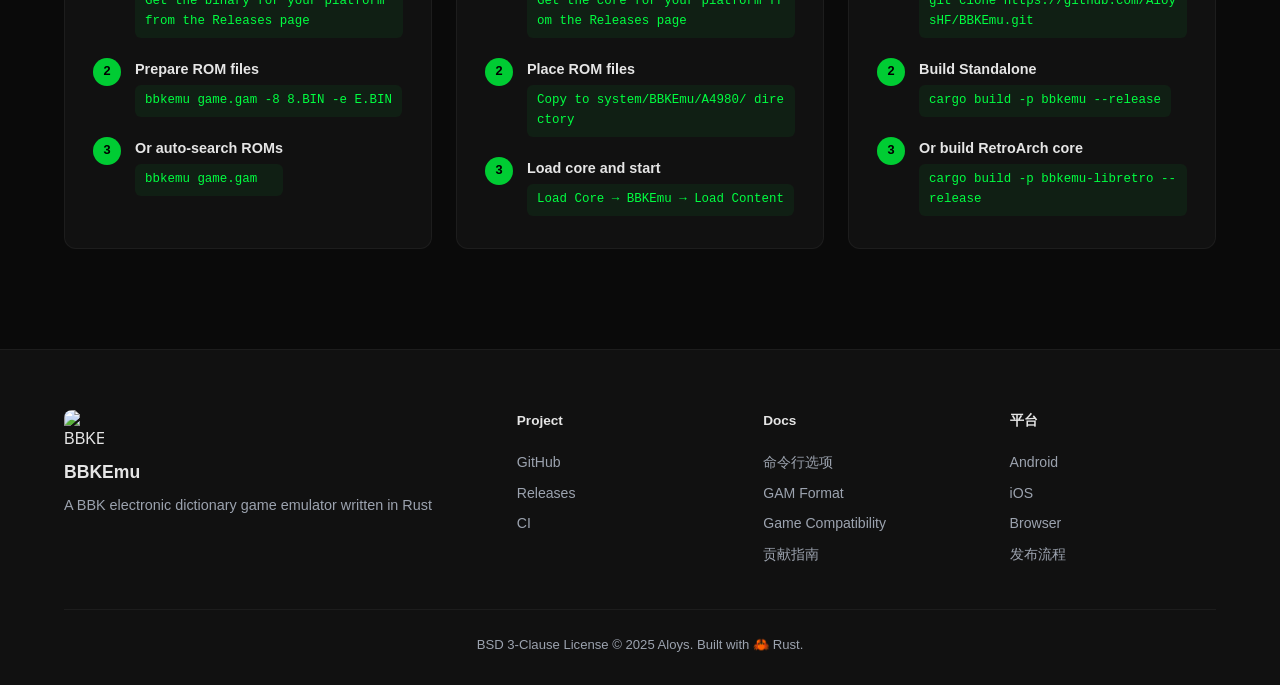
==== commit 40960cf9: "Add EmulatorJS browser core and online play page Build the libretro core as a wasm staticlib and pac" ====
--- a/site/index.html
+++ b/site/index.html
@@ -22,6 +22,7 @@
         <a href="#gallery" data-i18n="nav-games">游戏库</a>
         <a href="#architecture" data-i18n="nav-arch">技术架构</a>
         <a href="#quickstart" data-i18n="nav-quickstart">快速开始</a>
+        <a href="play.html" class="nav-play" data-i18n="nav-play">在线试玩</a>
         <button id="lang-toggle" class="lang-toggle" aria-label="Switch language">EN</button>
         <a href="https://github.com/AloysHF/BBKEmu" class="nav-github" target="_blank">
           <svg width="20" height="20" viewBox="0 0 16 16" fill="currentColor"><path d="M8 0C3.58 0 0 3.58 0 8c0 3.54 2.29 6.53 5.47 7.59.4.07.55-.17.55-.38 0-.19-.01-.82-.01-1.49-2.01.37-2.53-.49-2.69-.94-.09-.23-.48-.94-.82-1.13-.28-.15-.68-.52-.01-.53.63-.01 1.08.58 1.23.82.72 1.21 1.87.87 2.33.66.07-.52.28-.87.51-1.07-1.78-.2-3.64-.89-3.64-3.95 0-.87.31-1.59.82-2.15-.08-.2-.36-1.02.08-2.12 0 0 .67-.21 2.2.82.64-.18 1.32-.27 2-.27.68 0 1.36.09 2 .27 1.53-1.04 2.2-.82 2.2-.82.44 1.1.16 1.92.08 2.12.51.56.82 1.27.82 2.15 0 3.07-1.87 3.75-3.65 3.95.29.25.54.73.54 1.48 0 1.07-.01 1.93-.01 2.2 0 .21.15.46.55.38A8.013 8.013 0 0016 8c0-4.42-3.58-8-8-8z"/></svg>
@@ -55,6 +56,10 @@
         <img src="https://sonarcloud.io/api/project_badges/measure?project=AloysHF_BBKEmu&metric=alert_status&style=for-the-badge" alt="Quality Gate">
       </div>
       <div class="hero-actions">
+        <a href="play.html" class="btn btn-play">
+          <svg width="16" height="16" viewBox="0 0 16 16" fill="currentColor"><path d="M4 2.5v11a.5.5 0 00.77.42l8.5-5.5a.5.5 0 000-.84l-8.5-5.5A.5.5 0 004 2.5z"/></svg>
+          <span data-i18n="hero-play">在线试玩</span>
+        </a>
         <a href="https://github.com/AloysHF/BBKEmu/releases/latest" class="btn btn-primary" target="_blank">
           <svg width="16" height="16" viewBox="0 0 16 16" fill="currentColor"><path d="M2.75 14A1.75 1.75 0 011 12.25v-2.5a.75.75 0 011.5 0v2.5c0 .138.112.25.25.25h10.5a.25.25 0 00.25-.25v-2.5a.75.75 0 011.5 0v2.5A1.75 1.75 0 0113.25 14H2.75z"/><path d="M7.25 7.689V2a.75.75 0 011.5 0v5.689l1.97-1.969a.749.749 0 111.06 1.06l-3.25 3.25a.749.749 0 01-1.06 0L4.22 6.78a.749.749 0 111.06-1.06l1.97 1.969z"/></svg>
           <span data-i18n="hero-download">下载</span>
@@ -120,9 +125,9 @@
           <div class="stat-sub" data-i18n="stat-lcd-sub">单色液晶屏</div>
         </div>
         <div class="stat-item fade-in-up">
-          <div class="stat-number" data-target="4">0</div>
+          <div class="stat-number" data-target="5">0</div>
           <div class="stat-label" data-i18n="stat-platforms">目标平台</div>
-          <div class="stat-sub" data-i18n="stat-platforms-sub">Windows / macOS / Linux / Android</div>
+          <div class="stat-sub" data-i18n="stat-platforms-sub">Windows / macOS / Linux / Android / Web</div>
         </div>
         <div class="stat-item fade-in-up">
           <div class="stat-number" data-target="4700" data-suffix="+">0</div>
@@ -250,6 +255,7 @@
             <div class="arch-box small-box">macOS</div>
             <div class="arch-box small-box">Linux</div>
             <div class="arch-box small-box">Android</div>
+            <div class="arch-box small-box">Browser</div>
           </div>
         </div>
       </div>
@@ -329,6 +335,26 @@
     </div>
   </section>
 
+  <!-- ====== PLAY ONLINE ====== -->
+  <section id="play" class="section">
+    <div class="container">
+      <div class="play-cta fade-in-up">
+        <div class="play-cta-cover">
+          <img src="docs/images/魔塔.png" alt="BBK game screenshot" loading="lazy">
+        </div>
+        <div class="play-cta-body">
+          <span class="play-cta-badge" data-i18n="play-cta-badge">无需安装 · 浏览器直接运行</span>
+          <h2 data-i18n="play-cta-title">在线试玩 BBK 游戏</h2>
+          <p data-i18n="play-cta-desc">选择本机上的游戏文件与固件，即可在浏览器中直接运行。支持键盘、手柄与手机触屏，文件不会离开你的设备。</p>
+          <a href="play.html" class="btn btn-play">
+            <svg width="16" height="16" viewBox="0 0 16 16" fill="currentColor" aria-hidden="true"><path d="M4 2.5v11a.5.5 0 00.77.42l8.5-5.5a.5.5 0 000-.84l-8.5-5.5A.5.5 0 004 2.5z"/></svg>
+            <span data-i18n="play-cta-btn">开始试玩</span>
+          </a>
+        </div>
+      </div>
+    </div>
+  </section>
+
   <!-- ====== QUICK START ====== -->
   <section id="quickstart" class="section">
     <div class="container">
@@ -452,6 +478,7 @@
           <h4 data-i18n="footer-platforms">平台</h4>
           <a href="https://github.com/AloysHF/BBKEmu/blob/master/docs/Android-Libretro-Core.md" target="_blank" data-i18n="footer-android">Android</a>
           <a href="https://github.com/AloysHF/BBKEmu/blob/master/docs/iOS-Libretro-Core.md" target="_blank" data-i18n="footer-ios">iOS</a>
+          <a href="https://github.com/AloysHF/BBKEmu/blob/master/docs/EmulatorJS-Core.md" target="_blank" data-i18n="footer-browser">浏览器</a>
           <a href="https://github.com/AloysHF/BBKEmu/blob/master/docs/Release-Process.md" target="_blank" data-i18n="footer-release">发布流程</a>
         </div>
       </div>
--- a/site/css/style.css
+++ b/site/css/style.css
@@ -0,0 +1,1195 @@
+/* ============================================================
+   BBKEmu — Landing Page Styles
+   Color palette inspired by BBK LCD screen:
+     Green       #00FF41 / #00CC33
+     Blue        #4A90D9 / #1E3A5F
+     Dark        #0A0A0A / #111 / #1A1A1A / #2D2D2D
+   ============================================================ */
+
+/* ---- Reset & Base ---- */
+*, *::before, *::after { margin: 0; padding: 0; box-sizing: border-box; }
+
+:root {
+  --green: #00FF41;
+  --green-dark: #00CC33;
+  --green-dim: #00aa28;
+  --blue: #4A90D9;
+  --blue-dark: #1E3A5F;
+  --dark: #0A0A0A;
+  --dark-2: #111111;
+  --dark-3: #1A1A1A;
+  --dark-4: #2D2D2D;
+  --text: #E5E5E5;
+  --text-dim: #9CA3AF;
+  --radius: 12px;
+  --font-mono: 'SF Mono', 'Fira Code', 'Cascadia Code', 'JetBrains Mono', Consolas, monospace;
+  --font-sans: -apple-system, BlinkMacSystemFont, 'Segoe UI', Roboto, 'Noto Sans SC', sans-serif;
+}
+
+html { scroll-behavior: smooth; }
+
+body {
+  font-family: var(--font-sans);
+  background: var(--dark);
+  color: var(--text);
+  line-height: 1.6;
+  overflow-x: hidden;
+}
+
+a { color: inherit; text-decoration: none; }
+img { max-width: 100%; display: block; }
+
+.container {
+  max-width: 1200px;
+  margin: 0 auto;
+  padding: 0 24px;
+}
+
+/* ---- Scanline overlay (global) ---- */
+body::after {
+  content: '';
+  position: fixed;
+  inset: 0;
+  pointer-events: none;
+  z-index: 9999;
+  background: repeating-linear-gradient(
+    0deg,
+    transparent,
+    transparent 2px,
+    rgba(0, 255, 65, 0.015) 2px,
+    rgba(0, 255, 65, 0.015) 4px
+  );
+}
+
+/* ============================================================
+   NAV
+   ============================================================ */
+#navbar {
+  position: fixed;
+  top: 0;
+  left: 0;
+  right: 0;
+  z-index: 1000;
+  transition: background 0.3s, backdrop-filter 0.3s, box-shadow 0.3s;
+}
+
+#navbar.scrolled {
+  background: rgba(10, 10, 10, 0.85);
+  backdrop-filter: blur(16px);
+  -webkit-backdrop-filter: blur(16px);
+  box-shadow: 0 1px 0 rgba(0, 255, 65, 0.15);
+}
+
+.nav-inner {
+  max-width: 1200px;
+  margin: 0 auto;
+  padding: 0 24px;
+  height: 64px;
+  display: flex;
+  align-items: center;
+  justify-content: space-between;
+}
+
+.nav-logo {
+  display: flex;
+  align-items: center;
+  gap: 10px;
+  font-weight: 700;
+  font-size: 1.1rem;
+}
+
+.nav-logo img { border-radius: 6px; }
+
+.nav-links {
+  display: flex;
+  align-items: center;
+  gap: 28px;
+}
+
+.nav-links a {
+  font-size: 0.9rem;
+  color: var(--text-dim);
+  transition: color 0.2s;
+  font-weight: 500;
+}
+
+.nav-links a:hover { color: var(--green); }
+
+.nav-github {
+  display: flex;
+  align-items: center;
+}
+
+.nav-toggle {
+  display: none;
+  flex-direction: column;
+  gap: 5px;
+  background: none;
+  border: none;
+  cursor: pointer;
+  padding: 4px;
+}
+
+.nav-toggle span {
+  display: block;
+  width: 24px;
+  height: 2px;
+  background: var(--text);
+  transition: 0.3s;
+}
+
+/* ============================================================
+   HERO
+   ============================================================ */
+#hero {
+  position: relative;
+  min-height: 100vh;
+  display: flex;
+  flex-direction: column;
+  align-items: center;
+  justify-content: center;
+  text-align: center;
+  overflow: hidden;
+}
+
+.hero-bg {
+  position: absolute;
+  inset: 0;
+  z-index: 0;
+}
+
+#circuit-canvas {
+  width: 100%;
+  height: 100%;
+  opacity: 0.12;
+}
+
+.hero-content {
+  position: relative;
+  z-index: 1;
+  padding: 0 24px;
+}
+
+.hero-chip {
+  margin-bottom: 32px;
+  animation: chipFloat 6s ease-in-out infinite;
+}
+
+.hero-logo {
+  width: 180px;
+  height: auto;
+  margin: 0 auto;
+  filter: drop-shadow(0 0 40px rgba(0, 255, 65, 0.25));
+}
+
+@keyframes chipFloat {
+  0%, 100% { transform: translateY(0); }
+  50% { transform: translateY(-12px); }
+}
+
+.hero-title {
+  font-size: clamp(2.5rem, 6vw, 5rem);
+  font-weight: 800;
+  line-height: 1.1;
+  margin-bottom: 16px;
+  letter-spacing: -0.02em;
+}
+
+.hero-title-line {
+  display: block;
+}
+
+.hero-title-line.accent {
+  background: linear-gradient(135deg, var(--green), var(--blue));
+  -webkit-background-clip: text;
+  -webkit-text-fill-color: transparent;
+  background-clip: text;
+}
+
+.hero-subtitle {
+  font-size: clamp(1rem, 2.5vw, 1.5rem);
+  color: var(--text-dim);
+  margin-bottom: 12px;
+  font-weight: 400;
+}
+
+.hero-desc {
+  font-size: 1rem;
+  color: var(--text-dim);
+  max-width: 600px;
+  margin: 0 auto 28px;
+  opacity: 0.8;
+}
+
+.hero-badges {
+  display: flex;
+  gap: 8px;
+  justify-content: center;
+  flex-wrap: wrap;
+  margin-bottom: 32px;
+}
+
+.hero-badges img { height: 28px; }
+
+.hero-actions {
+  display: flex;
+  gap: 16px;
+  justify-content: center;
+  flex-wrap: wrap;
+}
+
+.btn {
+  display: inline-flex;
+  align-items: center;
+  gap: 8px;
+  padding: 12px 28px;
+  border-radius: 8px;
+  font-weight: 600;
+  font-size: 0.95rem;
+  transition: all 0.25s;
+  border: none;
+  cursor: pointer;
+}
+
+.btn-primary {
+  background: var(--green-dark);
+  color: #000;
+  box-shadow: 0 4px 24px rgba(0, 255, 65, 0.25);
+}
+
+.btn-primary:hover {
+  background: var(--green);
+  transform: translateY(-2px);
+  box-shadow: 0 8px 32px rgba(0, 255, 65, 0.35);
+}
+
+.btn-secondary {
+  background: var(--dark-4);
+  color: var(--text);
+  border: 1px solid rgba(255,255,255,0.1);
+}
+
+.btn-secondary:hover {
+  background: #3a3a3a;
+  transform: translateY(-2px);
+}
+
+.hero-scroll {
+  position: absolute;
+  bottom: 40px;
+  left: 50%;
+  transform: translateX(-50%);
+  display: flex;
+  flex-direction: column;
+  align-items: center;
+  gap: 8px;
+  color: var(--text-dim);
+  font-size: 0.8rem;
+  animation: fadeInUp 1s 1.5s both;
+}
+
+.scroll-arrow {
+  width: 20px;
+  height: 20px;
+  border-right: 2px solid var(--text-dim);
+  border-bottom: 2px solid var(--text-dim);
+  transform: rotate(45deg);
+  animation: scrollBounce 2s infinite;
+}
+
+@keyframes scrollBounce {
+  0%, 100% { transform: rotate(45deg) translateY(0); opacity: 1; }
+  50% { transform: rotate(45deg) translateY(6px); opacity: 0.5; }
+}
+
+/* ============================================================
+   SECTIONS
+   ============================================================ */
+.section {
+  padding: 100px 0;
+}
+
+.section-dark {
+  background: var(--dark-2);
+}
+
+.section-title {
+  font-size: clamp(1.8rem, 4vw, 2.8rem);
+  font-weight: 800;
+  text-align: center;
+  margin-bottom: 12px;
+  letter-spacing: -0.01em;
+}
+
+.section-subtitle {
+  text-align: center;
+  color: var(--text-dim);
+  font-size: 1.05rem;
+  margin-bottom: 56px;
+  max-width: 600px;
+  margin-left: auto;
+  margin-right: auto;
+}
+
+/* ============================================================
+   ABOUT
+   ============================================================ */
+.about-grid {
+  display: grid;
+  grid-template-columns: 1fr 1fr;
+  gap: 60px;
+  align-items: center;
+}
+
+.about-text h2 {
+  font-size: 2rem;
+  margin-bottom: 20px;
+}
+
+.about-text p {
+  color: var(--text-dim);
+  margin-bottom: 16px;
+  font-size: 1.05rem;
+}
+
+.about-text strong { color: var(--green); }
+
+.diagram-flow {
+  display: flex;
+  align-items: center;
+  justify-content: center;
+  gap: 16px;
+}
+
+.diagram-node {
+  display: flex;
+  flex-direction: column;
+  align-items: center;
+  gap: 8px;
+  padding: 20px 16px;
+  background: var(--dark-3);
+  border: 1px solid rgba(255,255,255,0.06);
+  border-radius: var(--radius);
+  min-width: 120px;
+  transition: 0.3s;
+}
+
+.diagram-node:hover {
+  border-color: var(--blue);
+  transform: translateY(-4px);
+}
+
+.diagram-node.highlight {
+  border-color: var(--green);
+  box-shadow: 0 0 30px rgba(0, 255, 65, 0.1);
+}
+
+.diagram-icon {
+  width: 48px;
+  height: 48px;
+  border-radius: 12px;
+  display: flex;
+  align-items: center;
+  justify-content: center;
+  font-size: 24px;
+}
+
+.chip-icon {
+  background: linear-gradient(135deg, var(--blue), var(--blue-dark));
+  box-shadow: 0 4px 16px rgba(74, 144, 217, 0.3);
+}
+
+.game-icon {
+  background: linear-gradient(135deg, #8B5CF6, #6D28D9);
+  box-shadow: 0 4px 16px rgba(139, 92, 246, 0.3);
+}
+
+.emu-icon {
+  background: linear-gradient(135deg, var(--green), var(--green-dark));
+  box-shadow: 0 4px 16px rgba(0, 255, 65, 0.3);
+}
+
+.diagram-node span { font-weight: 600; font-size: 0.9rem; }
+.diagram-node small { color: var(--text-dim); font-size: 0.75rem; }
+
+.diagram-arrow {
+  font-size: 1.5rem;
+  color: var(--text-dim);
+  opacity: 0.5;
+}
+
+/* ============================================================
+   STATS
+   ============================================================ */
+.stats-grid {
+  display: grid;
+  grid-template-columns: repeat(4, 1fr);
+  gap: 32px;
+}
+
+.stat-item {
+  text-align: center;
+  padding: 40px 16px;
+  background: var(--dark-3);
+  border: 1px solid rgba(255,255,255,0.05);
+  border-radius: var(--radius);
+  transition: 0.3s;
+}
+
+.stat-item:hover {
+  border-color: var(--green);
+  transform: translateY(-4px);
+  box-shadow: 0 8px 32px rgba(0, 255, 65, 0.1);
+}
+
+.stat-number {
+  font-size: 3rem;
+  font-weight: 800;
+  background: linear-gradient(135deg, var(--green), var(--blue));
+  -webkit-background-clip: text;
+  -webkit-text-fill-color: transparent;
+  background-clip: text;
+  line-height: 1;
+  margin-bottom: 8px;
+  font-variant-numeric: tabular-nums;
+}
+
+.stat-label {
+  font-weight: 600;
+  font-size: 1rem;
+  margin-bottom: 4px;
+}
+
+.stat-sub {
+  color: var(--text-dim);
+  font-size: 0.8rem;
+}
+
+/* ============================================================
+   FEATURES
+   ============================================================ */
+.features-grid {
+  display: grid;
+  grid-template-columns: repeat(3, 1fr);
+  gap: 24px;
+}
+
+.feature-card {
+  padding: 32px 28px;
+  background: var(--dark-2);
+  border: 1px solid rgba(255,255,255,0.05);
+  border-radius: var(--radius);
+  transition: all 0.3s;
+  position: relative;
+  overflow: hidden;
+}
+
+.feature-card::before {
+  content: '';
+  position: absolute;
+  top: 0;
+  left: 0;
+  right: 0;
+  height: 3px;
+  background: linear-gradient(90deg, var(--green), var(--blue));
+  opacity: 0;
+  transition: opacity 0.3s;
+}
+
+.feature-card:hover {
+  border-color: rgba(255,255,255,0.1);
+  transform: translateY(-4px);
+  box-shadow: 0 12px 40px rgba(0,0,0,0.3);
+}
+
+.feature-card:hover::before { opacity: 1; }
+
+.feature-icon {
+  width: 48px;
+  height: 48px;
+  border-radius: 12px;
+  background: rgba(0, 255, 65, 0.08);
+  display: flex;
+  align-items: center;
+  justify-content: center;
+  margin-bottom: 20px;
+  color: var(--green);
+}
+
+.feature-icon svg { width: 24px; height: 24px; }
+
+.feature-card h3 {
+  font-size: 1.15rem;
+  margin-bottom: 10px;
+  font-weight: 700;
+}
+
+.feature-card p {
+  color: var(--text-dim);
+  font-size: 0.9rem;
+  line-height: 1.7;
+}
+
+/* ============================================================
+   GALLERY
+   ============================================================ */
+.gallery-tabs {
+  display: flex;
+  gap: 8px;
+  justify-content: center;
+  flex-wrap: wrap;
+  margin-bottom: 32px;
+}
+
+.gallery-tab {
+  padding: 8px 20px;
+  border-radius: 100px;
+  border: 1px solid rgba(255,255,255,0.1);
+  background: transparent;
+  color: var(--text-dim);
+  font-size: 0.85rem;
+  font-weight: 500;
+  cursor: pointer;
+  transition: all 0.25s;
+  font-family: var(--font-sans);
+}
+
+.gallery-tab:hover {
+  border-color: var(--green);
+  color: var(--green);
+}
+
+.gallery-tab.active {
+  background: var(--green);
+  color: var(--dark);
+  border-color: var(--green);
+  font-weight: 600;
+}
+
+/* ============================================================
+   CAROUSEL
+   ============================================================ */
+.carousel-wrapper {
+  position: relative;
+  padding: 0 48px;
+}
+
+.carousel-viewport {
+  overflow: hidden;
+  border-radius: var(--radius);
+}
+
+.carousel-track {
+  display: flex;
+  gap: 16px;
+  transition: transform 0.4s cubic-bezier(0.25, 0.46, 0.45, 0.94);
+}
+
+.carousel-card {
+  flex: 0 0 calc((100% - 48px) / 4);
+  position: relative;
+  border-radius: var(--radius);
+  overflow: hidden;
+  aspect-ratio: 4 / 3;
+  cursor: pointer;
+  border: 1px solid rgba(255,255,255,0.05);
+  transition: all 0.35s;
+}
+
+.carousel-card:hover {
+  transform: translateY(-4px);
+  box-shadow: 0 12px 36px rgba(0,0,0,0.5), 0 0 0 1px rgba(0, 255, 65, 0.3);
+  z-index: 2;
+}
+
+.carousel-card img {
+  width: 100%;
+  height: 100%;
+  object-fit: contain;
+  background: #001a00;
+  transition: transform 0.5s;
+  image-rendering: pixelated;
+}
+
+.carousel-card:hover img {
+  transform: scale(1.06);
+}
+
+.carousel-card-overlay {
+  position: absolute;
+  inset: 0;
+  background: linear-gradient(to top, rgba(10,10,10,0.95) 0%, rgba(10,10,10,0.3) 50%, transparent 100%);
+  display: flex;
+  flex-direction: column;
+  justify-content: flex-end;
+  padding: 14px;
+  opacity: 0;
+  transition: opacity 0.35s;
+}
+
+.carousel-card:hover .carousel-card-overlay { opacity: 1; }
+
+.carousel-card-overlay .gallery-tag {
+  display: inline-block;
+  padding: 2px 8px;
+  border-radius: 4px;
+  background: var(--green-dark);
+  color: #000;
+  font-size: 0.65rem;
+  font-weight: 700;
+  margin-bottom: 4px;
+  width: fit-content;
+}
+
+.carousel-card-overlay h4 {
+  font-size: 0.85rem;
+  font-weight: 700;
+  margin-bottom: 3px;
+  line-height: 1.3;
+}
+
+.carousel-card-overlay p {
+  font-size: 0.72rem;
+  color: var(--text-dim);
+  line-height: 1.4;
+}
+
+/* Carousel navigation buttons */
+.carousel-btn {
+  position: absolute;
+  top: 50%;
+  transform: translateY(-50%);
+  width: 40px;
+  height: 40px;
+  border-radius: 50%;
+  border: 1px solid rgba(255,255,255,0.15);
+  background: rgba(10, 10, 10, 0.8);
+  color: var(--text);
+  font-size: 1.4rem;
+  cursor: pointer;
+  transition: all 0.25s;
+  display: flex;
+  align-items: center;
+  justify-content: center;
+  z-index: 10;
+  backdrop-filter: blur(8px);
+}
+
+.carousel-btn:hover {
+  background: var(--green);
+  color: var(--dark);
+  border-color: var(--green);
+}
+
+.carousel-prev { left: 0; }
+.carousel-next { right: 0; }
+
+/* Carousel dots */
+.carousel-dots {
+  display: flex;
+  justify-content: center;
+  gap: 8px;
+  margin-top: 20px;
+}
+
+.carousel-dot {
+  width: 8px;
+  height: 8px;
+  border-radius: 50%;
+  background: rgba(255,255,255,0.2);
+  cursor: pointer;
+  transition: all 0.25s;
+}
+
+.carousel-dot.active {
+  background: var(--green);
+  width: 24px;
+  border-radius: 4px;
+}
+
+.carousel-dot:hover {
+  background: rgba(255,255,255,0.4);
+}
+
+/* ============================================================
+   ARCHITECTURE
+   ============================================================ */
+.arch-diagram {
+  max-width: 800px;
+  margin: 0 auto;
+  display: flex;
+  flex-direction: column;
+  align-items: center;
+  gap: 0;
+}
+
+.arch-layer {
+  width: 100%;
+  padding: 24px;
+  border-radius: var(--radius);
+  position: relative;
+}
+
+.arch-label {
+  font-size: 0.75rem;
+  font-weight: 700;
+  text-transform: uppercase;
+  letter-spacing: 0.1em;
+  color: var(--text-dim);
+  margin-bottom: 16px;
+  text-align: center;
+}
+
+.arch-frontend {
+  background: linear-gradient(135deg, rgba(139, 92, 246, 0.1), rgba(74, 144, 217, 0.1));
+  border: 1px solid rgba(139, 92, 246, 0.2);
+}
+
+.arch-core {
+  background: linear-gradient(135deg, rgba(0, 255, 65, 0.08), rgba(0, 204, 51, 0.08));
+  border: 1px solid rgba(0, 255, 65, 0.15);
+}
+
+.arch-platform {
+  background: linear-gradient(135deg, rgba(74, 144, 217, 0.1), rgba(30, 58, 95, 0.1));
+  border: 1px solid rgba(74, 144, 217, 0.2);
+}
+
+.arch-boxes {
+  display: flex;
+  gap: 16px;
+  justify-content: center;
+  flex-wrap: wrap;
+}
+
+.arch-box {
+  background: rgba(0,0,0,0.3);
+  border: 1px solid rgba(255,255,255,0.08);
+  border-radius: 8px;
+  padding: 16px 24px;
+  text-align: center;
+  min-width: 160px;
+  transition: 0.3s;
+}
+
+.arch-box:hover {
+  border-color: rgba(255,255,255,0.15);
+  transform: translateY(-2px);
+}
+
+.arch-box strong {
+  display: block;
+  font-size: 0.95rem;
+  margin-bottom: 4px;
+}
+
+.arch-box small {
+  color: var(--text-dim);
+  font-size: 0.78rem;
+}
+
+.arch-box.core-box {
+  min-width: 320px;
+}
+
+.core-modules {
+  display: flex;
+  flex-wrap: wrap;
+  gap: 6px;
+  margin-top: 12px;
+  justify-content: center;
+}
+
+.core-modules span {
+  padding: 4px 10px;
+  background: rgba(0, 255, 65, 0.1);
+  border-radius: 4px;
+  font-size: 0.72rem;
+  color: var(--green);
+  font-weight: 500;
+}
+
+.arch-box.small-box {
+  padding: 12px 20px;
+  font-size: 0.85rem;
+}
+
+.arch-connector {
+  height: 40px;
+  width: 100px;
+}
+
+.arch-connector svg {
+  width: 100%;
+  height: 100%;
+}
+
+/* ============================================================
+   CODE SHOWCASE
+   ============================================================ */
+.code-showcase {
+  display: grid;
+  grid-template-columns: 1fr 1fr;
+  gap: 24px;
+  max-width: 960px;
+  margin: 0 auto;
+}
+
+.code-block {
+  background: var(--dark-3);
+  border: 1px solid rgba(255,255,255,0.06);
+  border-radius: var(--radius);
+  overflow: hidden;
+  transition: 0.3s;
+}
+
+.code-block:hover {
+  border-color: rgba(255,255,255,0.12);
+  transform: translateY(-4px);
+  box-shadow: 0 12px 40px rgba(0,0,0,0.4);
+}
+
+.code-header {
+  display: flex;
+  align-items: center;
+  gap: 6px;
+  padding: 12px 16px;
+  background: rgba(0,0,0,0.3);
+  border-bottom: 1px solid rgba(255,255,255,0.05);
+}
+
+.code-dot {
+  width: 10px;
+  height: 10px;
+  border-radius: 50%;
+}
+
+.code-dot.red { background: #FF5F56; }
+.code-dot.yellow { background: #FFBD2E; }
+.code-dot.green { background: #27C93F; }
+
+.code-filename {
+  margin-left: 8px;
+  font-size: 0.8rem;
+  color: var(--text-dim);
+  font-family: var(--font-mono);
+}
+
+.code-block pre {
+  padding: 20px;
+  overflow-x: auto;
+  font-size: 0.82rem;
+  line-height: 1.7;
+}
+
+.code-block code {
+  font-family: var(--font-mono);
+  color: var(--text-dim);
+}
+
+.code-block .kw { color: #C678DD; }
+.code-block .type { color: var(--green); }
+.code-block .fn { color: #61AFEF; }
+.code-block .num { color: #D19A66; }
+.code-block .comment { color: #6B7280; font-style: italic; }
+.code-block .str { color: #98C379; }
+
+/* ============================================================
+   QUICK START
+   ============================================================ */
+.quickstart-grid {
+  display: grid;
+  grid-template-columns: repeat(3, 1fr);
+  gap: 24px;
+}
+
+.quickstart-card {
+  background: var(--dark-2);
+  border: 1px solid rgba(255,255,255,0.05);
+  border-radius: var(--radius);
+  padding: 32px 28px;
+  transition: 0.3s;
+}
+
+.quickstart-card:hover {
+  border-color: rgba(255,255,255,0.1);
+  transform: translateY(-4px);
+  box-shadow: 0 12px 40px rgba(0,0,0,0.3);
+}
+
+.qs-header {
+  display: flex;
+  align-items: center;
+  gap: 12px;
+  margin-bottom: 24px;
+}
+
+.qs-icon { font-size: 1.5rem; }
+.qs-header h3 { font-size: 1.2rem; }
+
+.qs-steps { display: flex; flex-direction: column; gap: 20px; }
+
+.qs-step {
+  display: flex;
+  gap: 14px;
+  align-items: flex-start;
+}
+
+.qs-num {
+  width: 28px;
+  height: 28px;
+  min-width: 28px;
+  border-radius: 50%;
+  background: var(--green-dark);
+  color: #000;
+  display: flex;
+  align-items: center;
+  justify-content: center;
+  font-size: 0.8rem;
+  font-weight: 700;
+}
+
+.qs-step p {
+  font-weight: 600;
+  font-size: 0.9rem;
+  margin-bottom: 4px;
+}
+
+.qs-step code {
+  display: block;
+  font-family: var(--font-mono);
+  font-size: 0.78rem;
+  color: var(--green);
+  background: rgba(0, 255, 65, 0.06);
+  padding: 6px 10px;
+  border-radius: 6px;
+  margin-top: 4px;
+  word-break: break-all;
+}
+
+/* ============================================================
+   FOOTER
+   ============================================================ */
+#footer {
+  background: var(--dark-2);
+  border-top: 1px solid rgba(255,255,255,0.05);
+  padding: 60px 0 30px;
+}
+
+.footer-grid {
+  display: grid;
+  grid-template-columns: 2fr 1fr 1fr 1fr;
+  gap: 40px;
+  margin-bottom: 40px;
+}
+
+.footer-brand {
+  display: flex;
+  flex-direction: column;
+  gap: 8px;
+}
+
+.footer-brand img { border-radius: 8px; width: 40px; height: 40px; }
+
+.footer-name {
+  font-weight: 700;
+  font-size: 1.1rem;
+}
+
+.footer-brand p {
+  color: var(--text-dim);
+  font-size: 0.9rem;
+}
+
+.footer-links h4 {
+  font-size: 0.85rem;
+  font-weight: 700;
+  margin-bottom: 16px;
+  color: var(--text);
+}
+
+.footer-links a {
+  display: block;
+  color: var(--text-dim);
+  font-size: 0.88rem;
+  padding: 4px 0;
+  transition: color 0.2s;
+}
+
+.footer-links a:hover { color: var(--green); }
+
+.footer-bottom {
+  border-top: 1px solid rgba(255,255,255,0.05);
+  padding-top: 24px;
+  text-align: center;
+}
+
+.footer-bottom p {
+  color: var(--text-dim);
+  font-size: 0.82rem;
+}
+
+/* ============================================================
+   ANIMATIONS
+   ============================================================ */
+.fade-in-up {
+  opacity: 0;
+  transform: translateY(30px);
+  transition: opacity 0.7s ease, transform 0.7s ease;
+}
+
+.fade-in-up.visible {
+  opacity: 1;
+  transform: translateY(0);
+}
+
+@keyframes fadeInUp {
+  from { opacity: 0; transform: translateY(30px); }
+  to { opacity: 1; transform: translateY(0); }
+}
+
+/* ============================================================
+   LANGUAGE TOGGLE
+   ============================================================ */
+.lang-toggle {
+  padding: 4px 12px;
+  border-radius: 6px;
+  border: 1px solid rgba(255,255,255,0.15);
+  background: transparent;
+  color: var(--green);
+  font-size: 0.8rem;
+  font-weight: 700;
+  cursor: pointer;
+  transition: all 0.25s;
+  font-family: var(--font-mono);
+  letter-spacing: 0.05em;
+}
+
+.lang-toggle:hover {
+  background: rgba(0, 255, 65, 0.08);
+  border-color: var(--green);
+}
+
+/* ============================================================
+   PLAY ONLINE CTA
+   ============================================================ */
+.nav-links a.nav-play {
+  color: var(--green);
+  font-weight: 700;
+}
+
+.btn-play {
+  background: rgba(0, 255, 65, 0.1);
+  color: var(--green);
+  border: 1px solid rgba(0, 255, 65, 0.45);
+}
+
+.btn-play:hover {
+  background: rgba(0, 255, 65, 0.18);
+  border-color: var(--green);
+  transform: translateY(-2px);
+  box-shadow: 0 8px 32px rgba(0, 255, 65, 0.25);
+}
+
+#play .play-cta {
+  display: grid;
+  grid-template-columns: 0.9fr 1.1fr;
+  gap: 32px;
+  align-items: center;
+  padding: 32px;
+  background: linear-gradient(135deg, rgba(0, 255, 65, 0.08), rgba(74, 144, 217, 0.1));
+  border: 1px solid rgba(0, 255, 65, 0.22);
+  border-radius: var(--radius);
+}
+
+.play-cta-cover img {
+  width: 100%;
+  border: 1px solid rgba(0, 255, 65, 0.25);
+  border-radius: 10px;
+  image-rendering: pixelated;
+}
+
+.play-cta-badge {
+  display: inline-block;
+  padding: 4px 12px;
+  border-radius: 999px;
+  background: rgba(0, 255, 65, 0.12);
+  color: var(--green);
+  font-size: 0.8rem;
+  font-weight: 600;
+}
+
+.play-cta-body h2 {
+  font-size: clamp(1.5rem, 3vw, 2rem);
+  margin: 14px 0 10px;
+}
+
+.play-cta-body p {
+  color: var(--text-dim);
+  font-size: 0.98rem;
+  margin-bottom: 22px;
+}
+
+/* ============================================================
+   RESPONSIVE
+   ============================================================ */
+@media (max-width: 1024px) {
+  .features-grid { grid-template-columns: repeat(2, 1fr); }
+  .quickstart-grid { grid-template-columns: 1fr; }
+  .code-showcase { grid-template-columns: 1fr; }
+  .footer-grid { grid-template-columns: 1fr 1fr; gap: 32px; }
+}
+
+@media (max-width: 768px) {
+  #play .play-cta {
+    grid-template-columns: 1fr;
+    gap: 24px;
+    padding: 24px;
+  }
+
+  .nav-links { display: none; }
+  .nav-links.open {
+    display: flex;
+    flex-direction: column;
+    position: absolute;
+    top: 64px;
+    left: 0;
+    right: 0;
+    background: rgba(10, 10, 10, 0.95);
+    backdrop-filter: blur(16px);
+    padding: 24px;
+    gap: 16px;
+    border-bottom: 1px solid rgba(255,255,255,0.05);
+  }
+  .nav-toggle { display: flex; }
+
+  .about-grid { grid-template-columns: 1fr; gap: 40px; }
+  .stats-grid { grid-template-columns: repeat(2, 1fr); gap: 16px; }
+  .features-grid { grid-template-columns: 1fr; }
+  .footer-grid { grid-template-columns: 1fr; gap: 24px; }
+
+  .hero-logo { width: 120px; }
+  .hero-badges img { height: 22px; }
+  .hero-actions { flex-direction: column; align-items: center; }
+
+  .diagram-flow { flex-direction: column; gap: 12px; }
+  .diagram-arrow { transform: rotate(90deg); }
+
+  .section { padding: 60px 0; }
+
+  .arch-box.core-box { min-width: auto; }
+
+  .carousel-wrapper { padding: 0 36px; }
+  .carousel-card { flex-basis: calc((100% - 16px) / 2); }
+  .carousel-btn { width: 32px; height: 32px; font-size: 1.1rem; }
+  .gallery-tab { padding: 6px 14px; font-size: 0.78rem; }
+}
+
+@media (max-width: 480px) {
+  .stats-grid { grid-template-columns: 1fr 1fr; }
+  .stat-number { font-size: 2.2rem; }
+  .carousel-wrapper { padding: 0 28px; }
+  .carousel-card { flex-basis: 100%; }
+  .carousel-card-overlay { opacity: 1; }
+  .carousel-btn { width: 28px; height: 28px; font-size: 1rem; }
+}
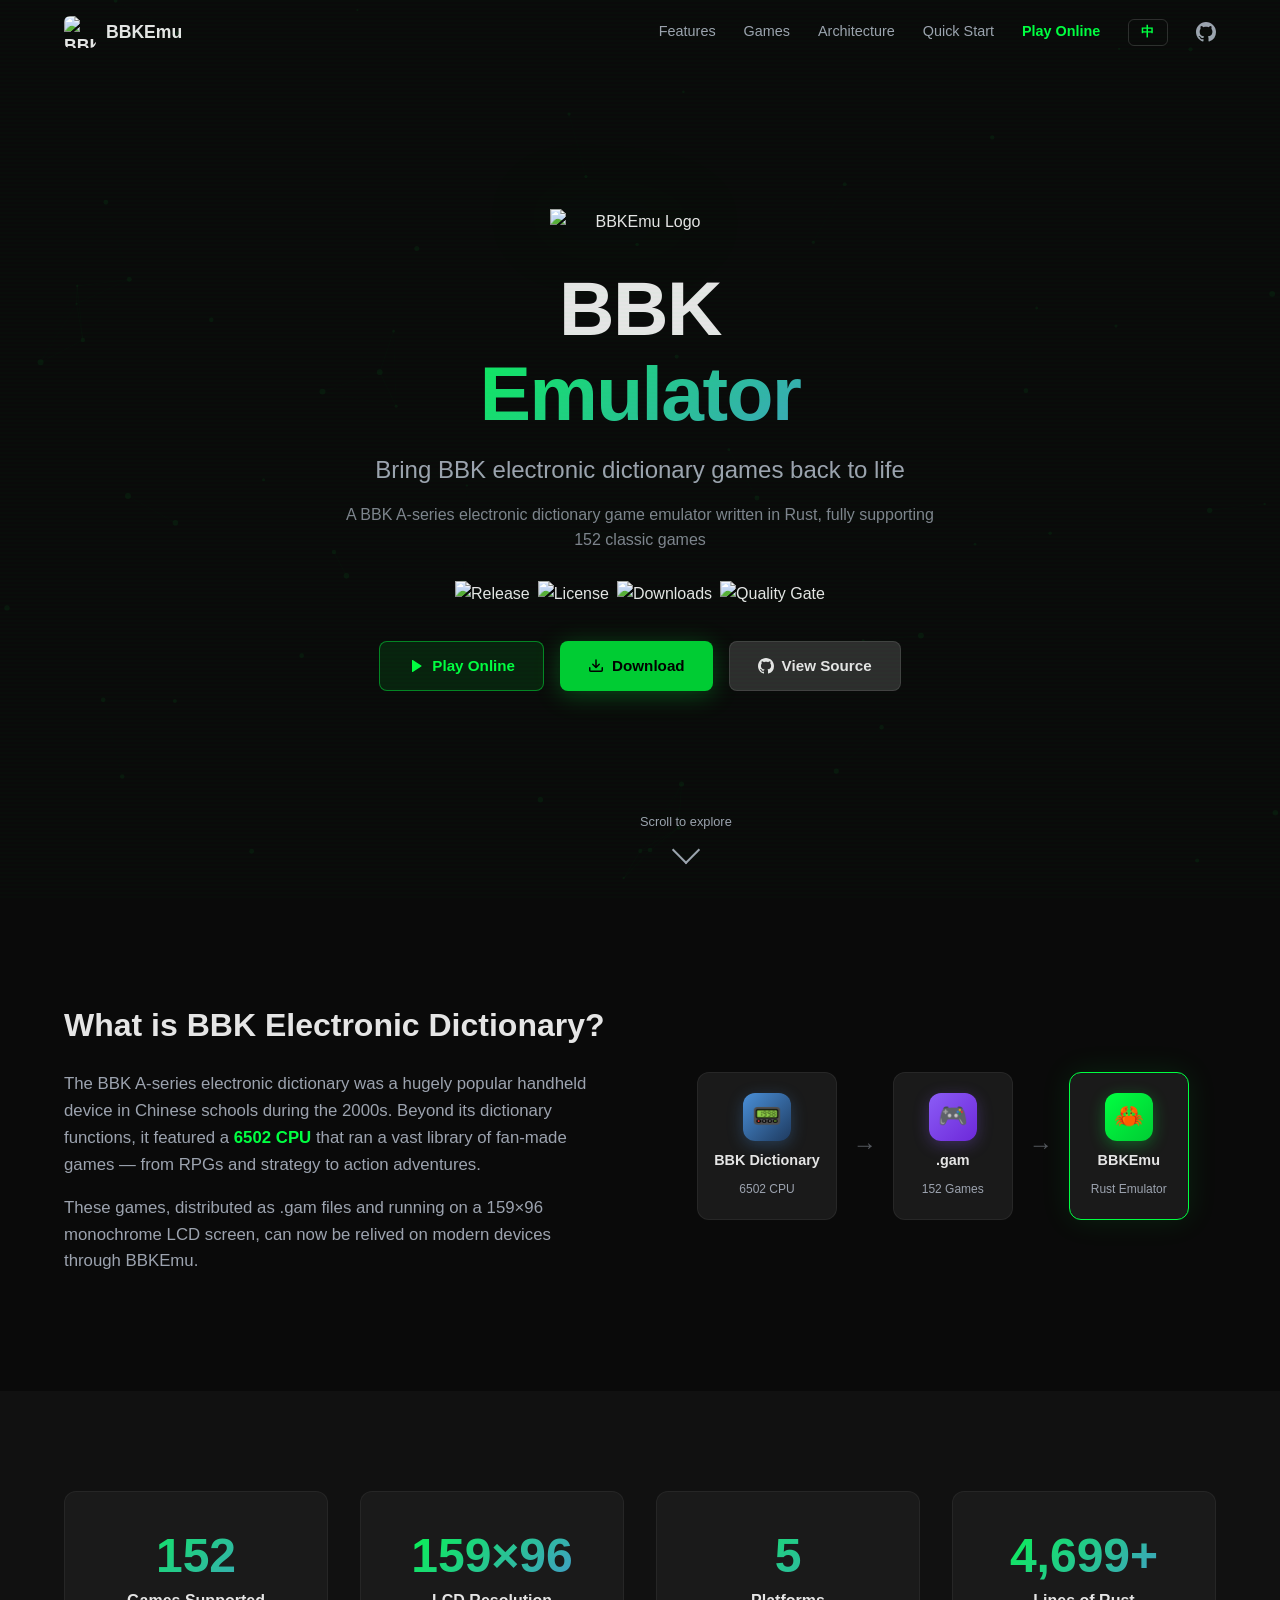
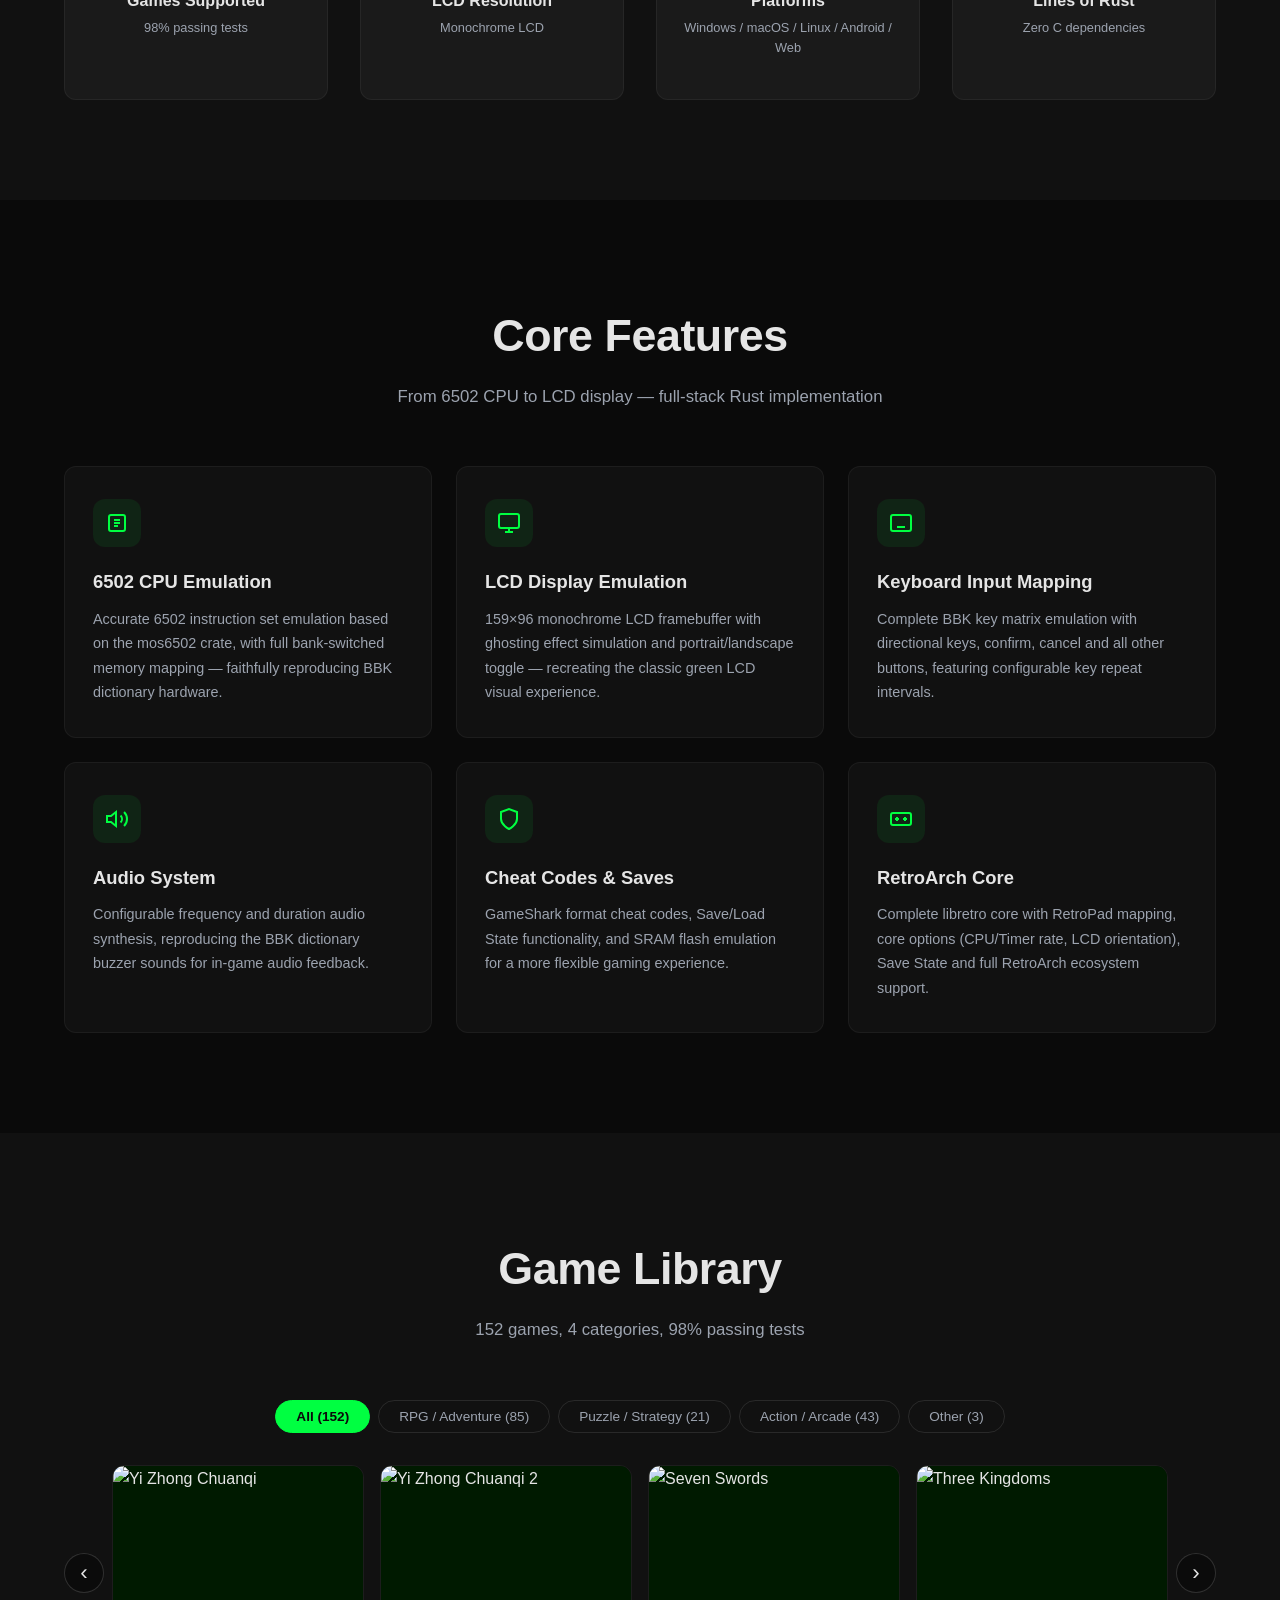
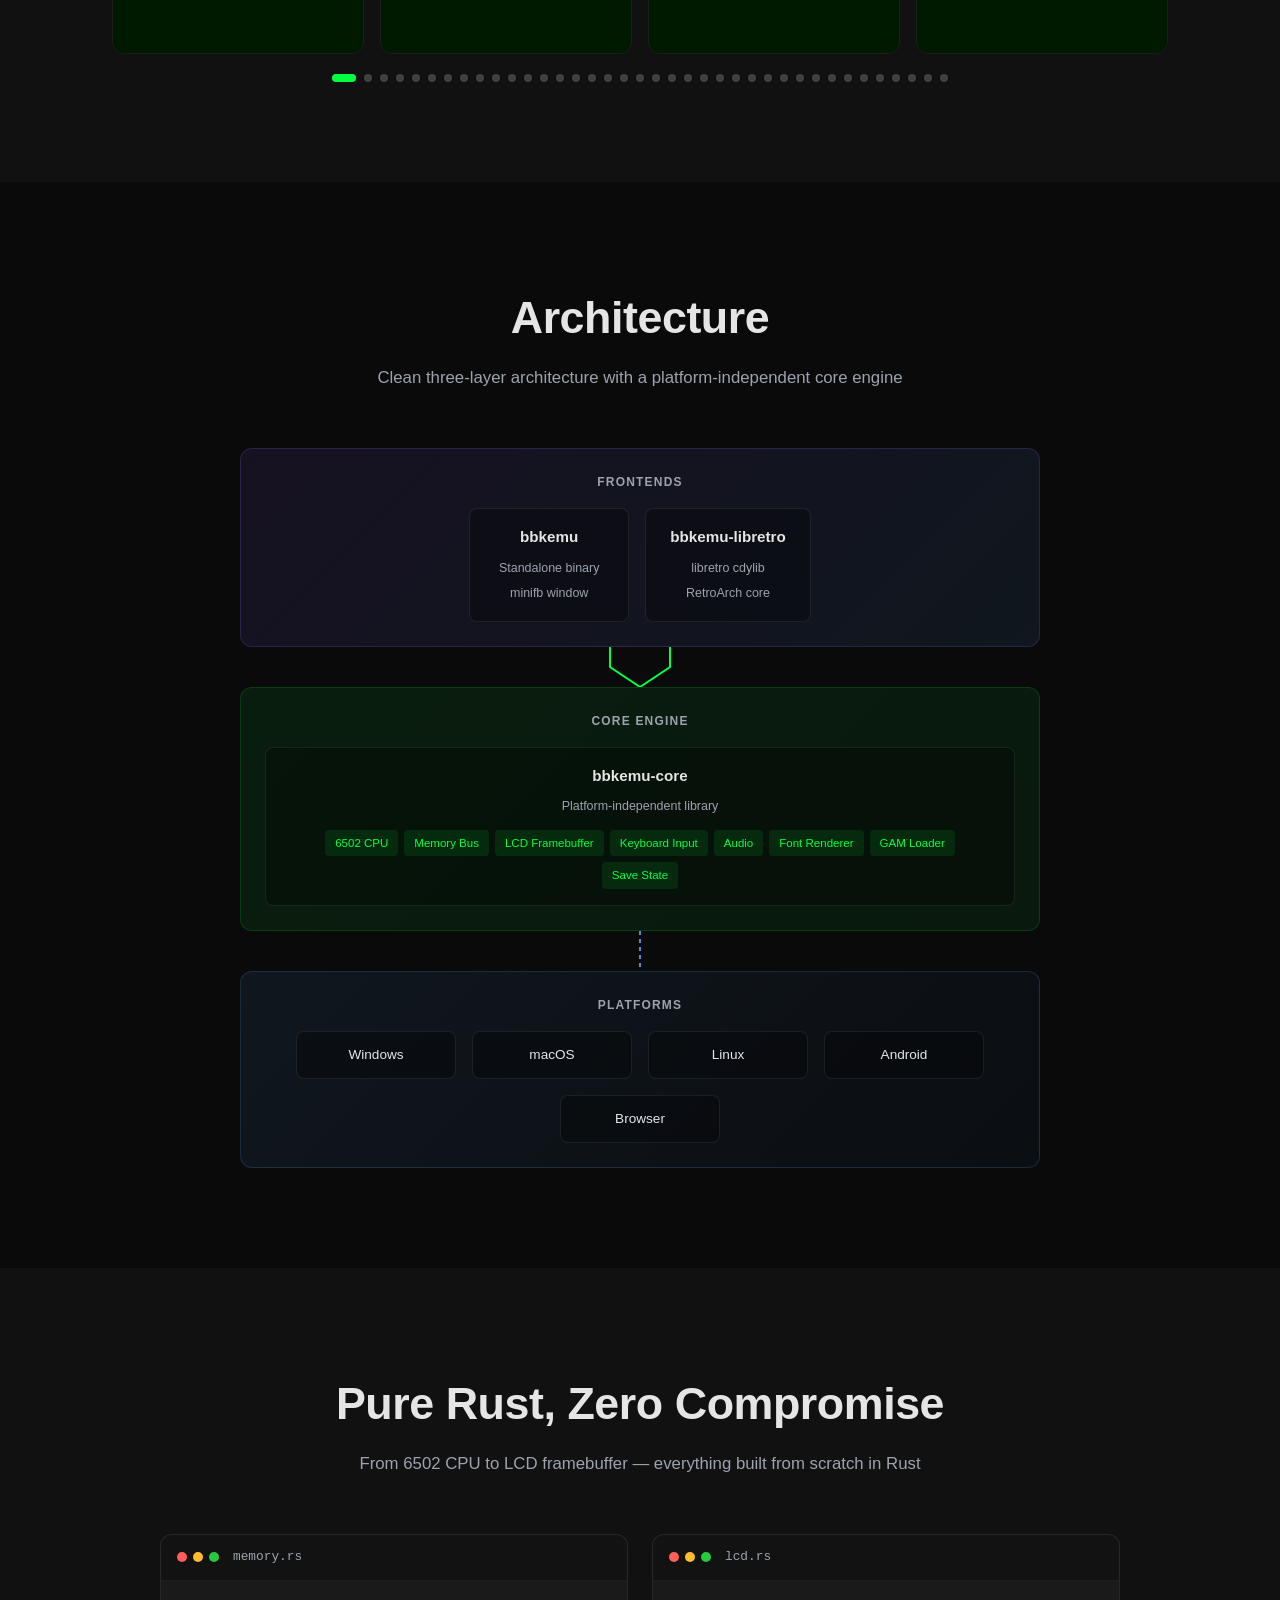
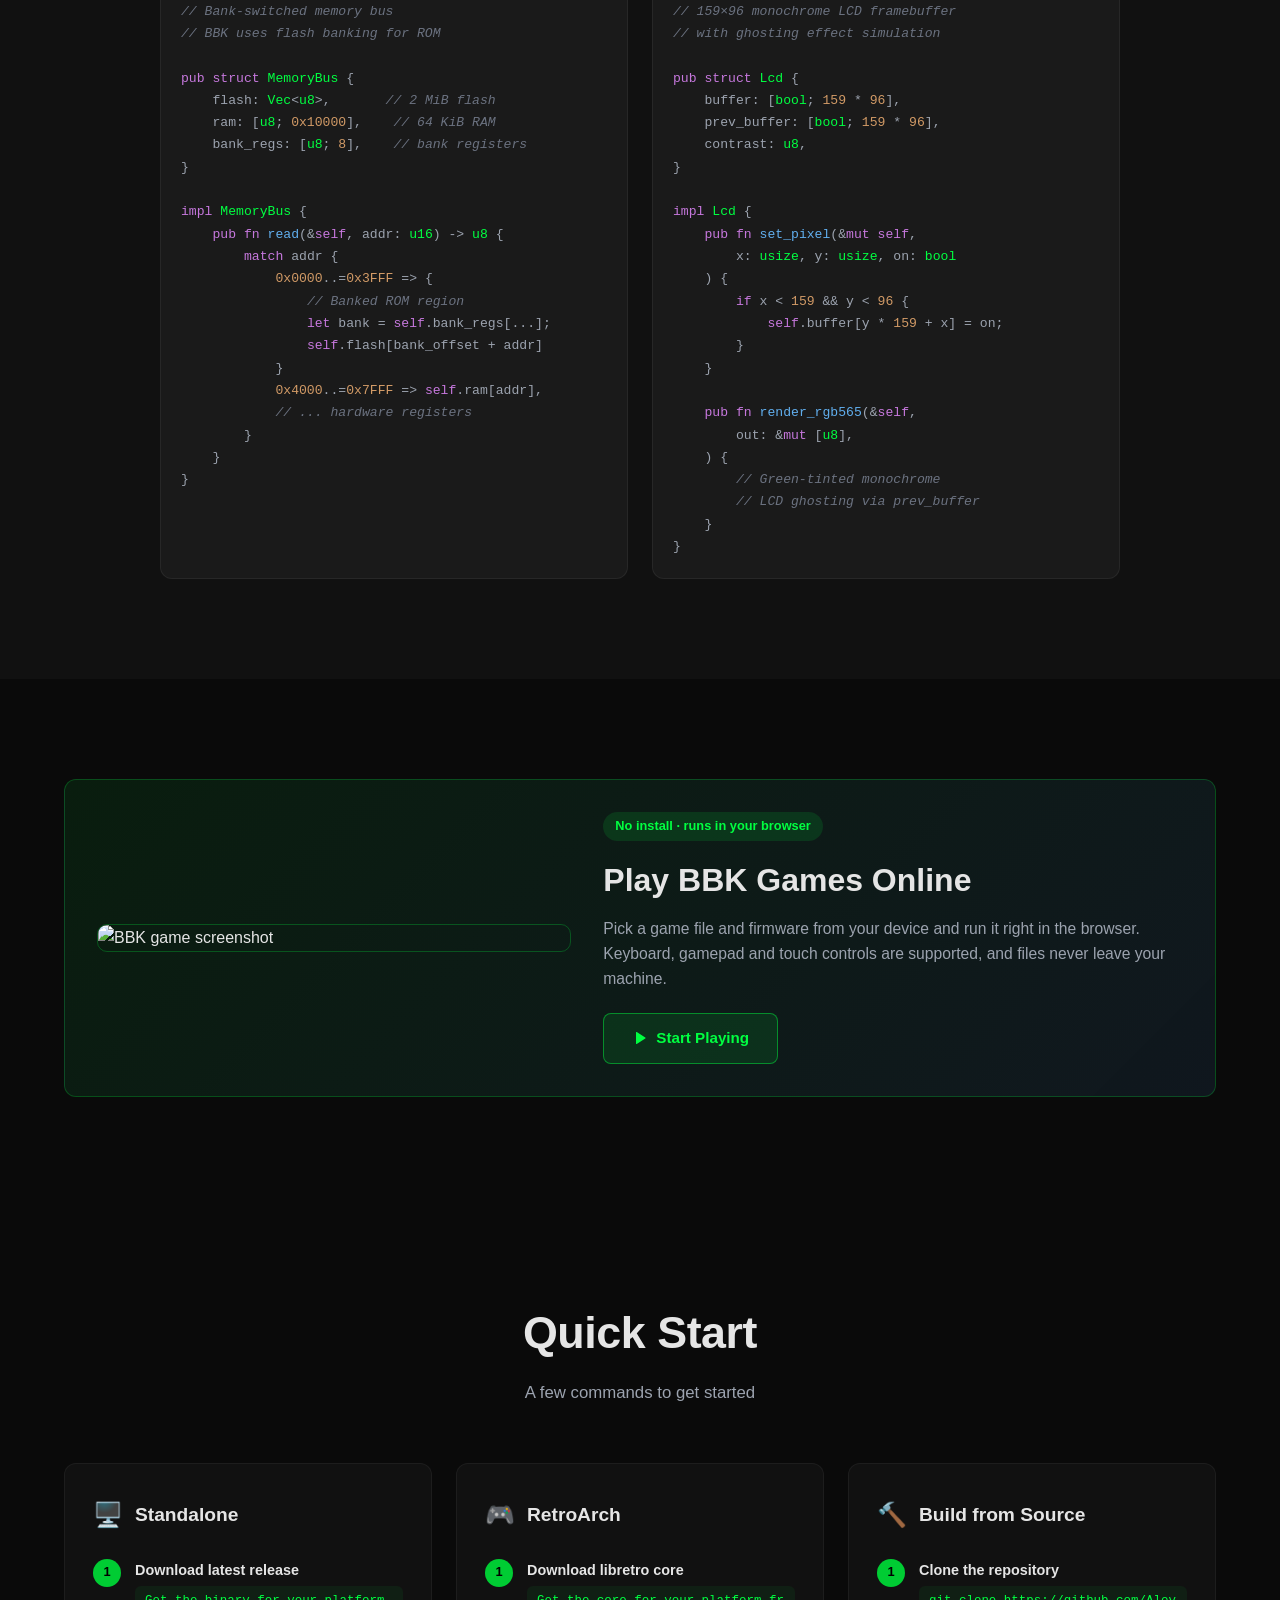
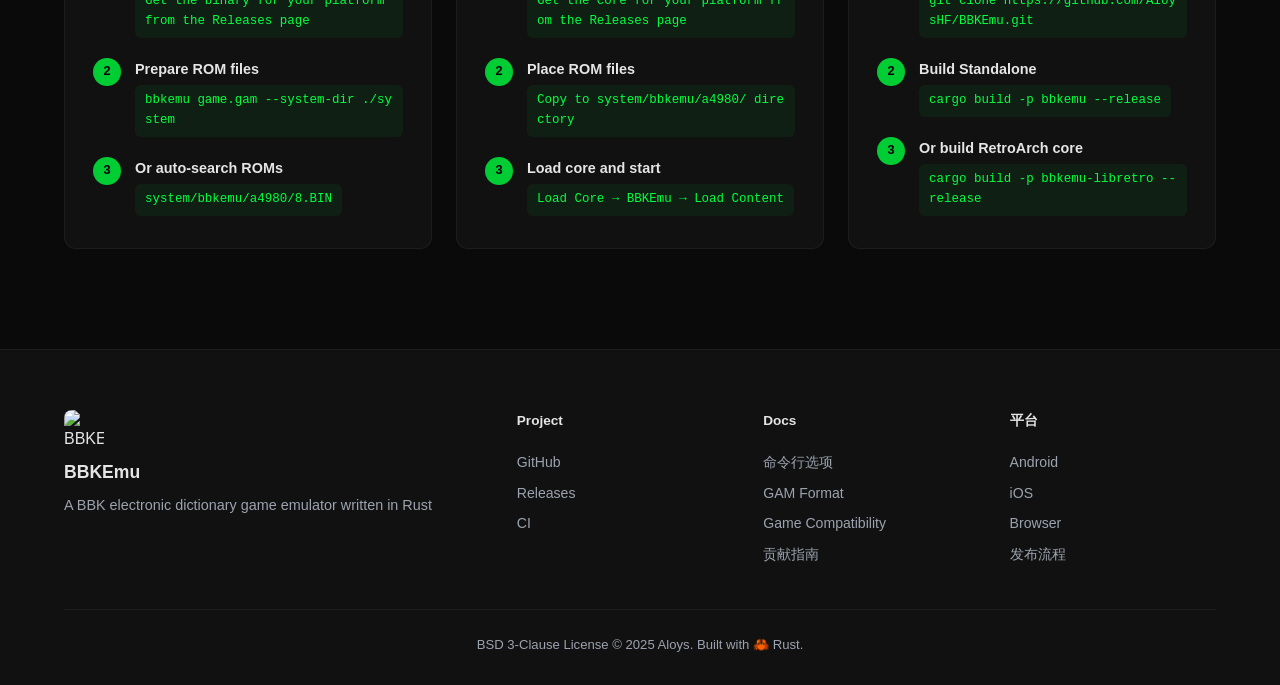
==== commit d49cb8e6: "feat(firmware): read firmware from a fixed case-sensitive model layout Every frontend now resolves f" ====
--- a/site/index.html
+++ b/site/index.html
@@ -378,14 +378,14 @@
               <span class="qs-num">2</span>
               <div>
                 <p data-i18n="qs-standalone-2">准备 ROM 文件</p>
-                <code>bbkemu game.gam -8 8.BIN -e E.BIN</code>
+                <code>bbkemu game.gam --system-dir ./system</code>
               </div>
             </div>
             <div class="qs-step">
               <span class="qs-num">3</span>
               <div>
-                <p data-i18n="qs-standalone-3">或自动搜索 ROM</p>
-                <code>bbkemu game.gam</code>
+                <p data-i18n="qs-standalone-3">固件放在 system/bbkemu/&lt;model&gt;/</p>
+                <code>system/bbkemu/a4980/8.BIN</code>
               </div>
             </div>
           </div>
@@ -407,7 +407,7 @@
               <span class="qs-num">2</span>
               <div>
                 <p data-i18n="qs-retro-2">放置 ROM 文件</p>
-                <code data-i18n="qs-retro-2-sub">复制到 system/BBKEmu/A4980/ 目录</code>
+                <code data-i18n="qs-retro-2-sub">复制到 system/bbkemu/a4980/ 目录</code>
               </div>
             </div>
             <div class="qs-step">
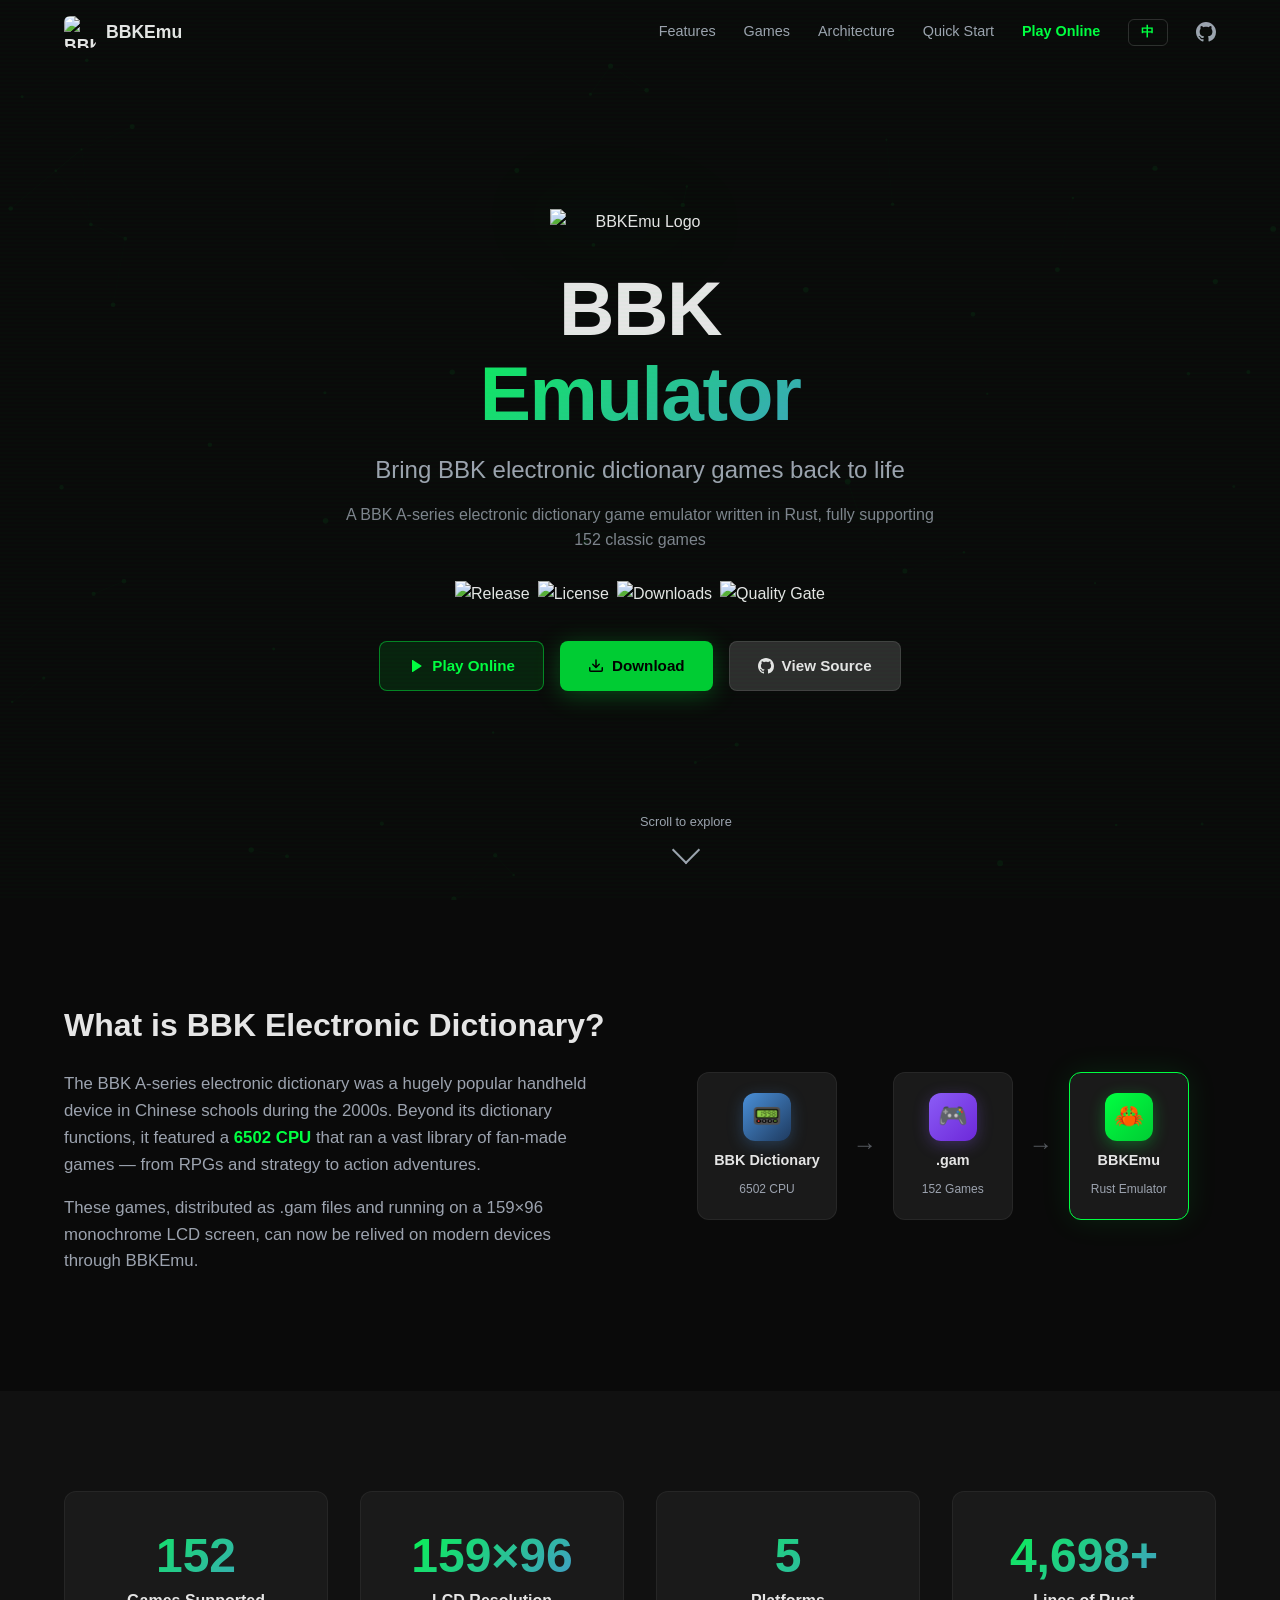
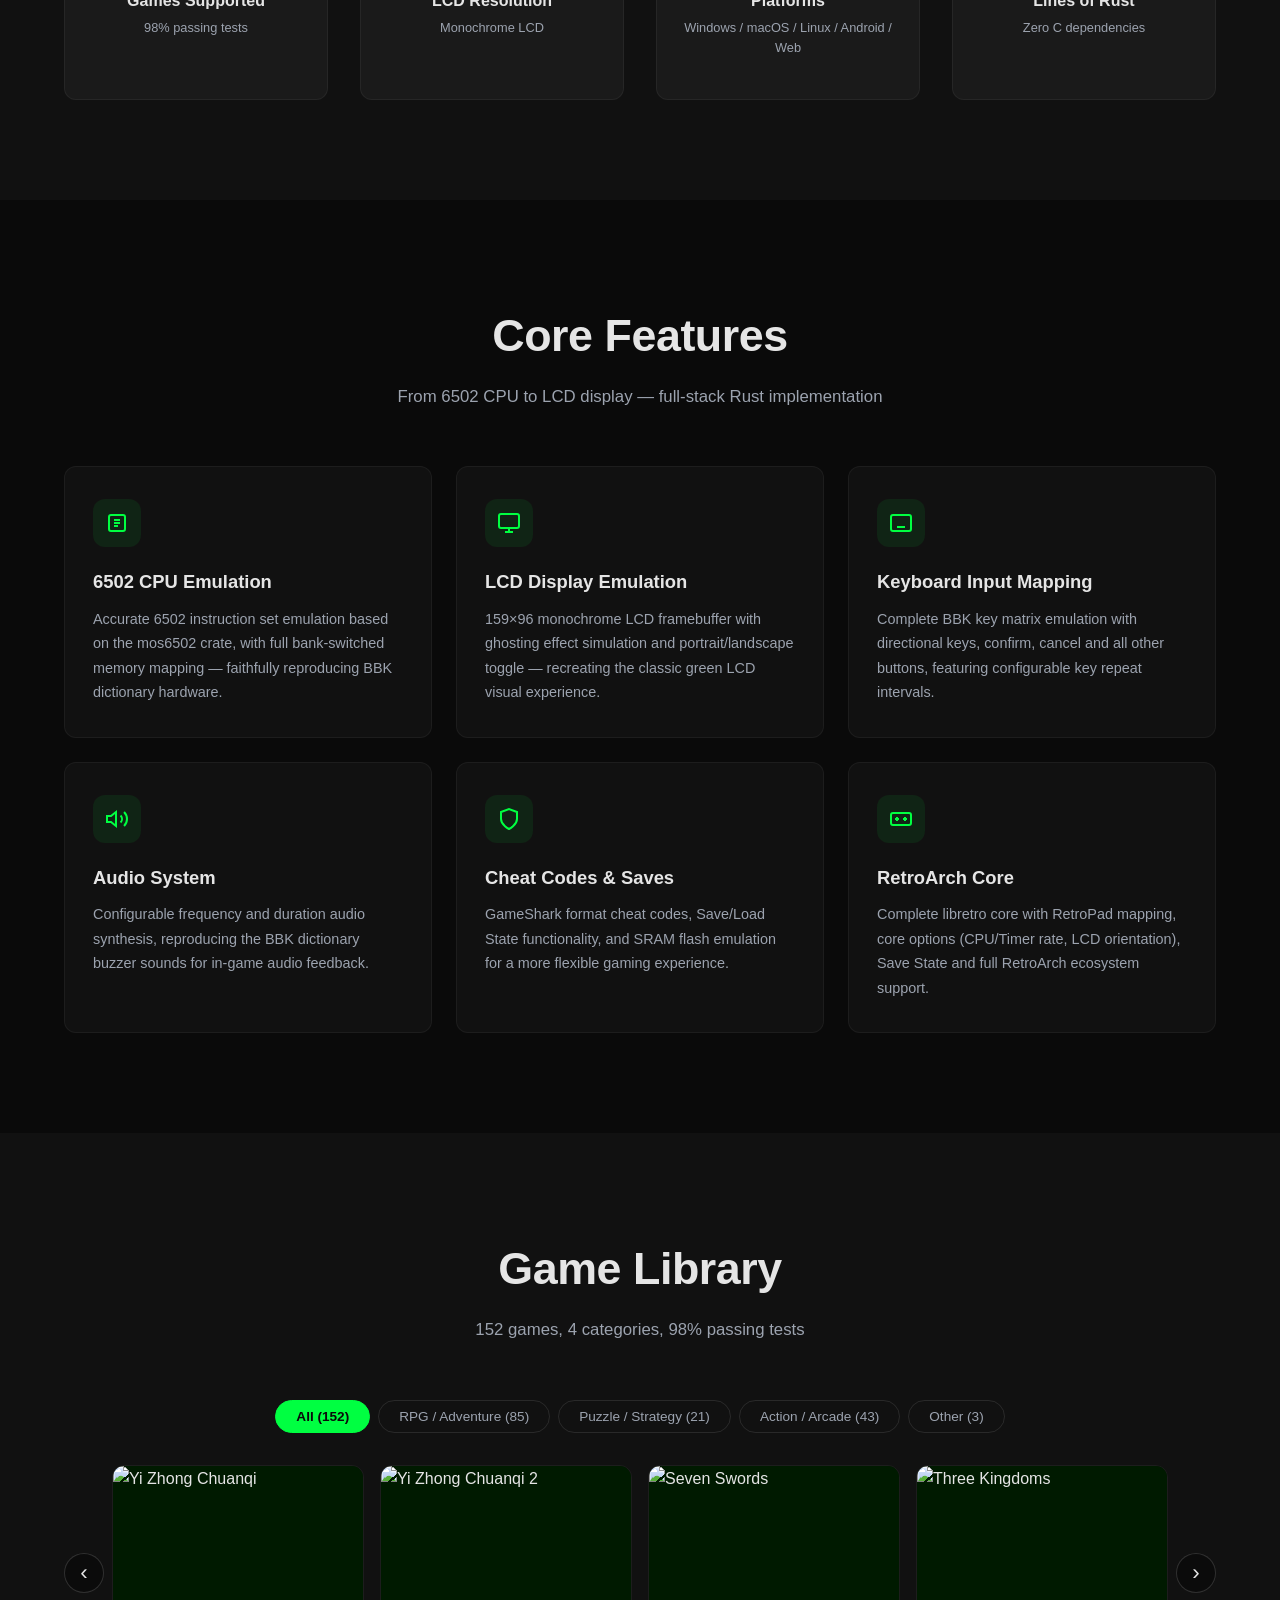
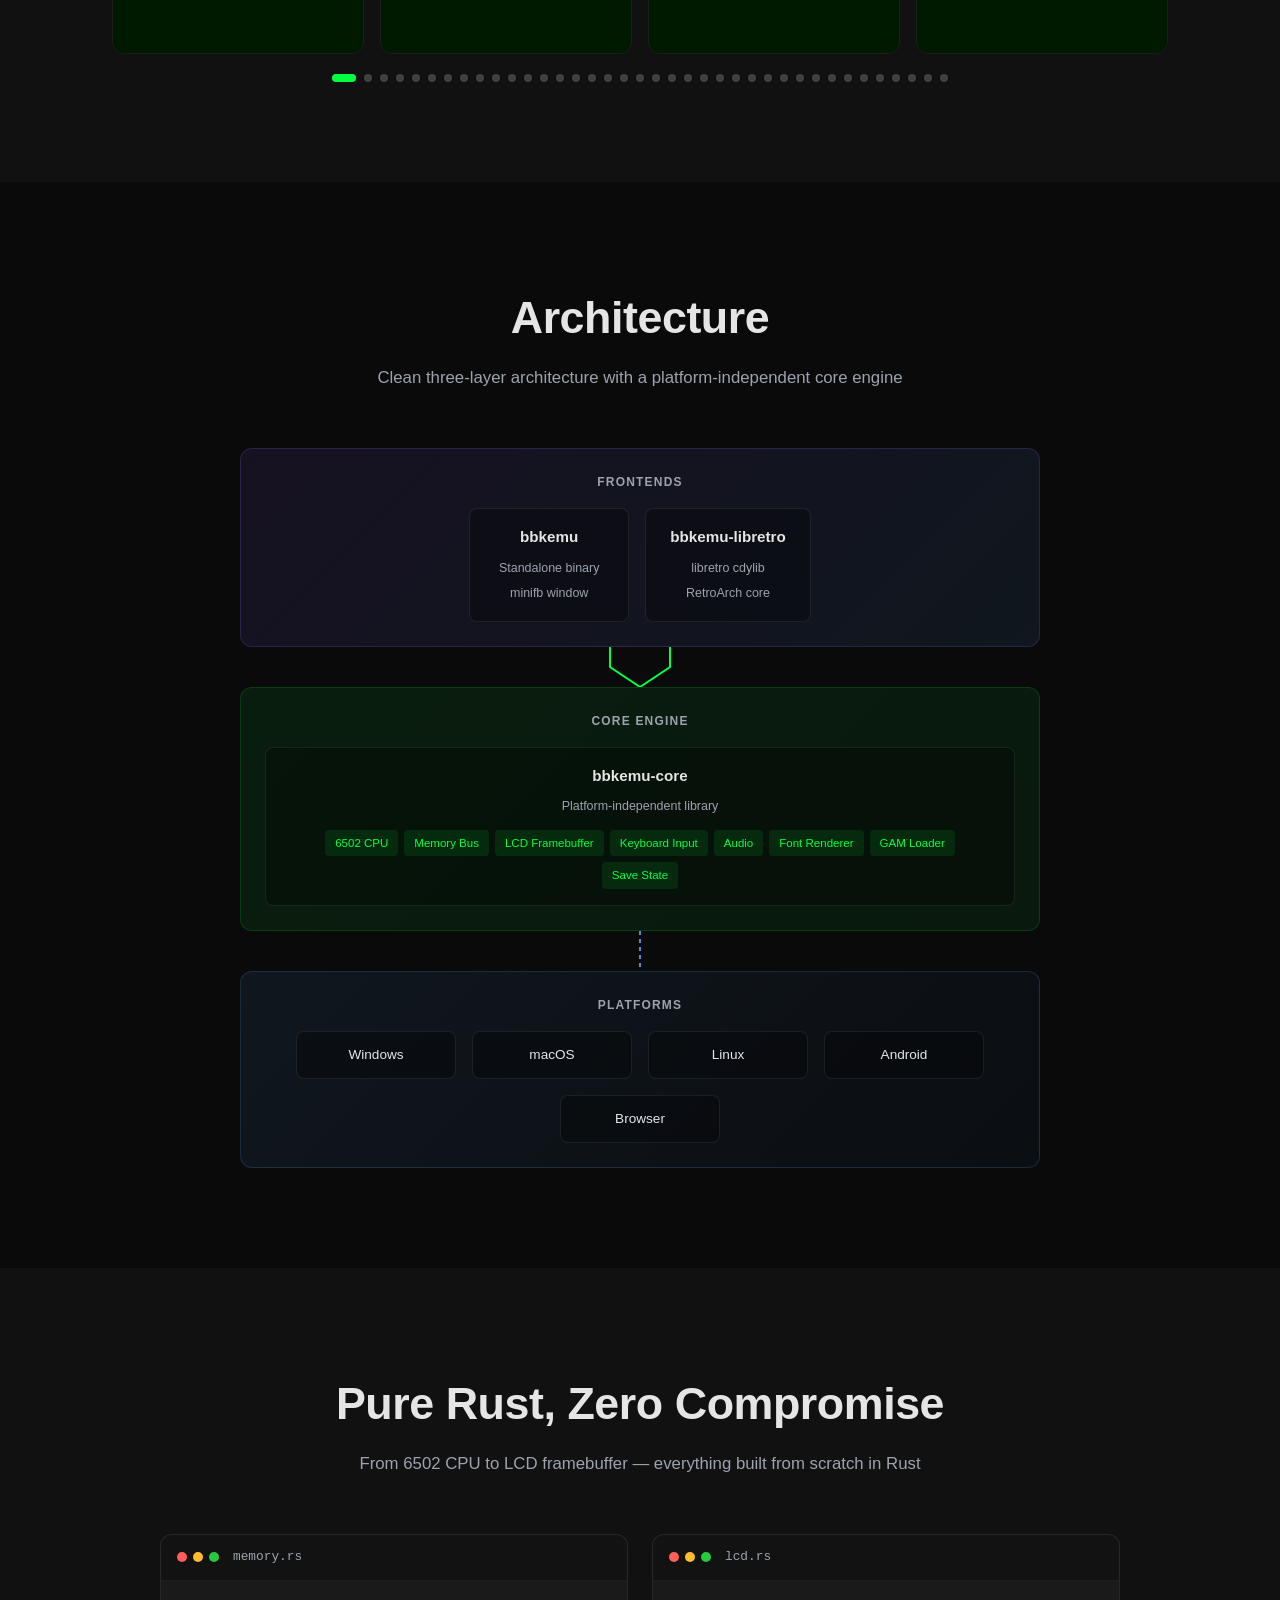
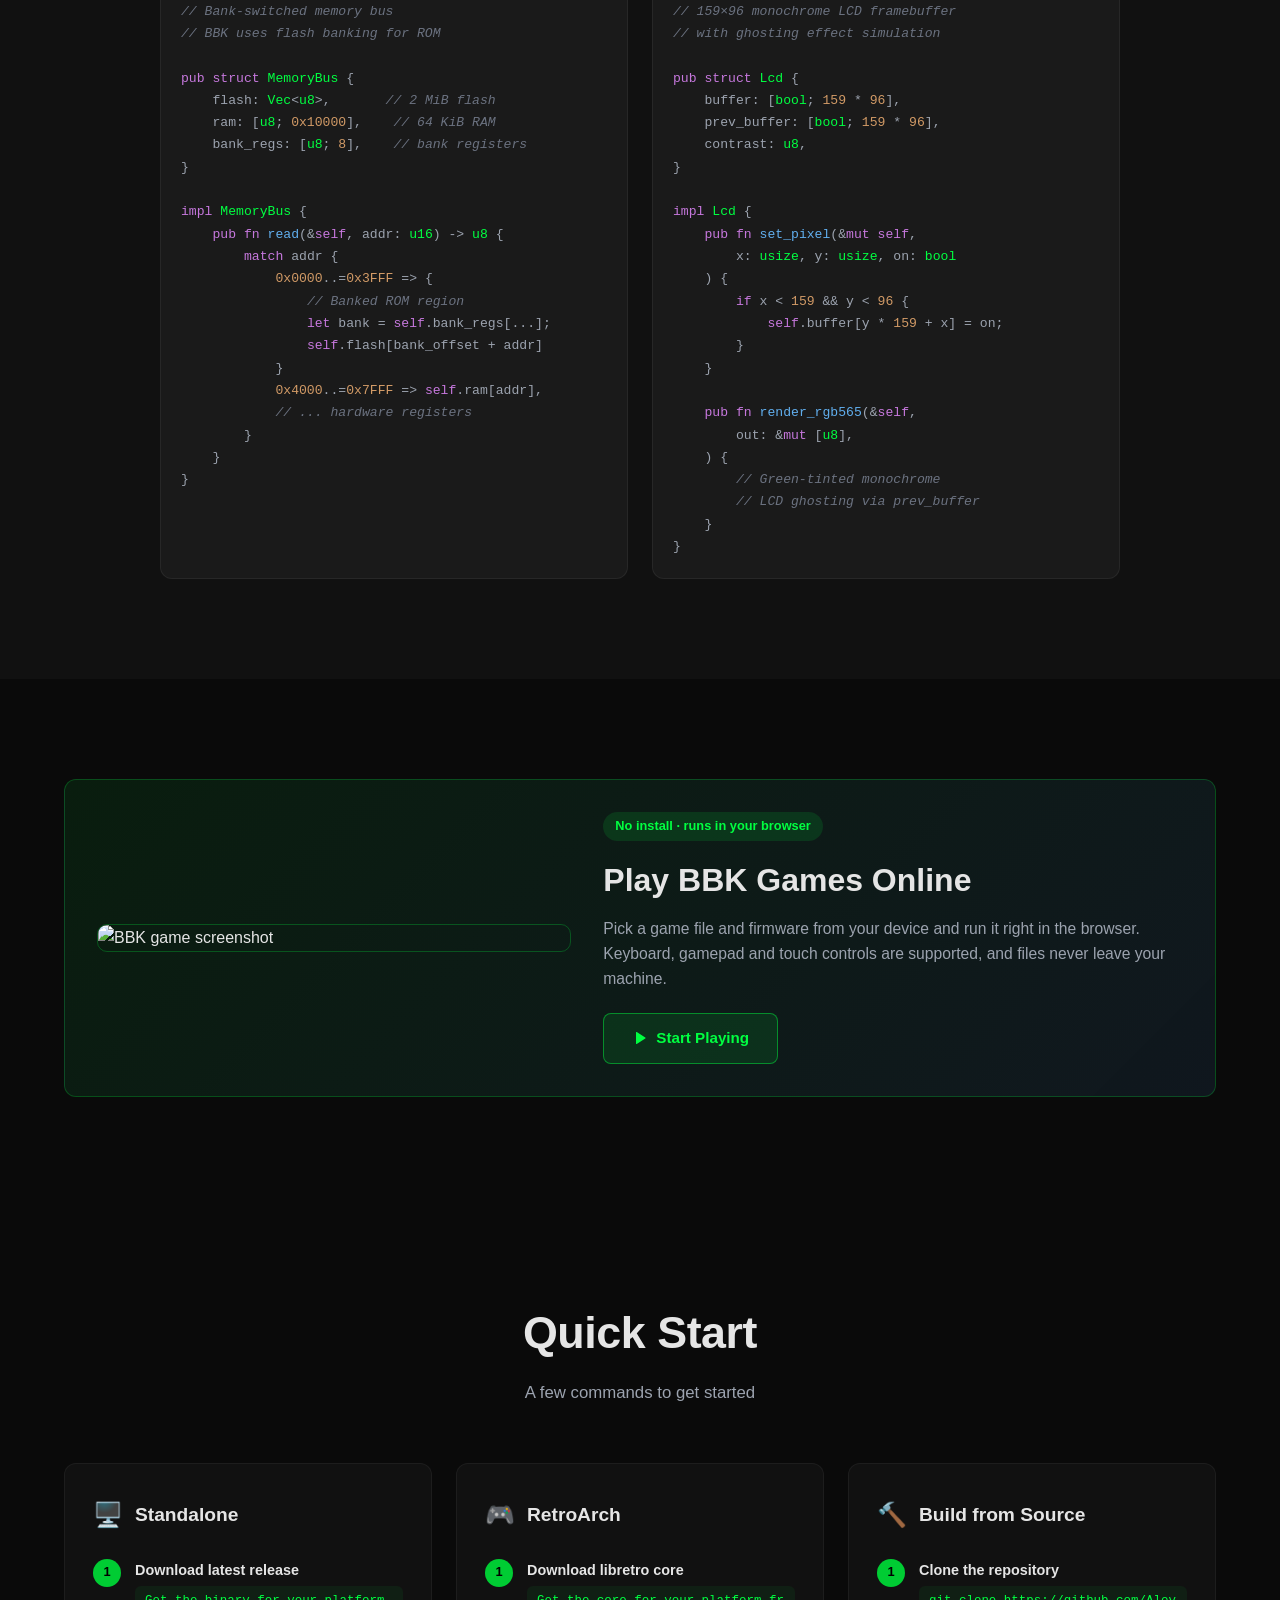
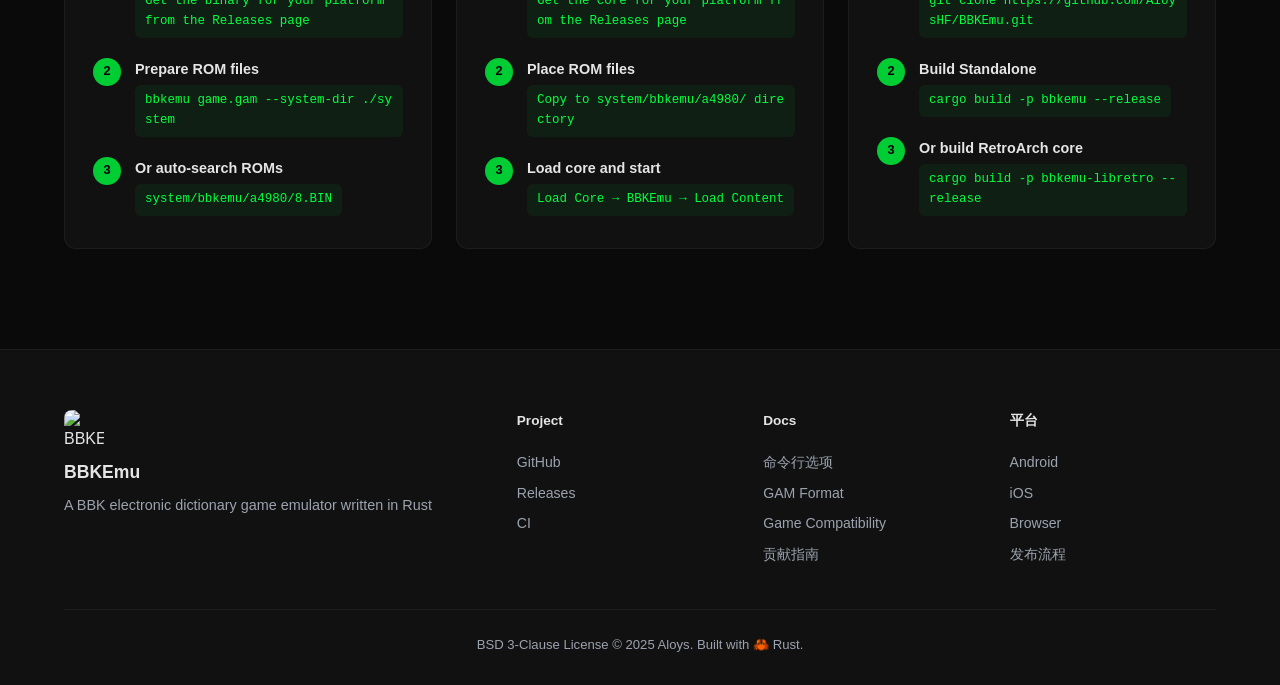
==== commit ed0de00b: "Drop the obsolete SVG logo and point the site at the PNG" ====
--- a/site/index.html
+++ b/site/index.html
@@ -41,7 +41,7 @@
     </div>
     <div class="hero-content">
       <div class="hero-chip">
-        <img src="res/logo.svg" alt="BBKEmu Logo" class="hero-logo">
+        <img src="res/logo.png" alt="BBKEmu Logo" class="hero-logo">
       </div>
       <h1 class="hero-title">
         <span class="hero-title-line">BBK</span>
@@ -457,7 +457,7 @@
     <div class="container">
       <div class="footer-grid">
         <div class="footer-brand">
-          <img src="res/logo.svg" alt="BBKEmu" width="40" height="40">
+          <img src="res/logo.png" alt="BBKEmu" width="40" height="40">
           <span class="footer-name">BBKEmu</span>
           <p data-i18n="footer-desc">用 Rust 编写的 BBK 电子词典游戏模拟器</p>
         </div>
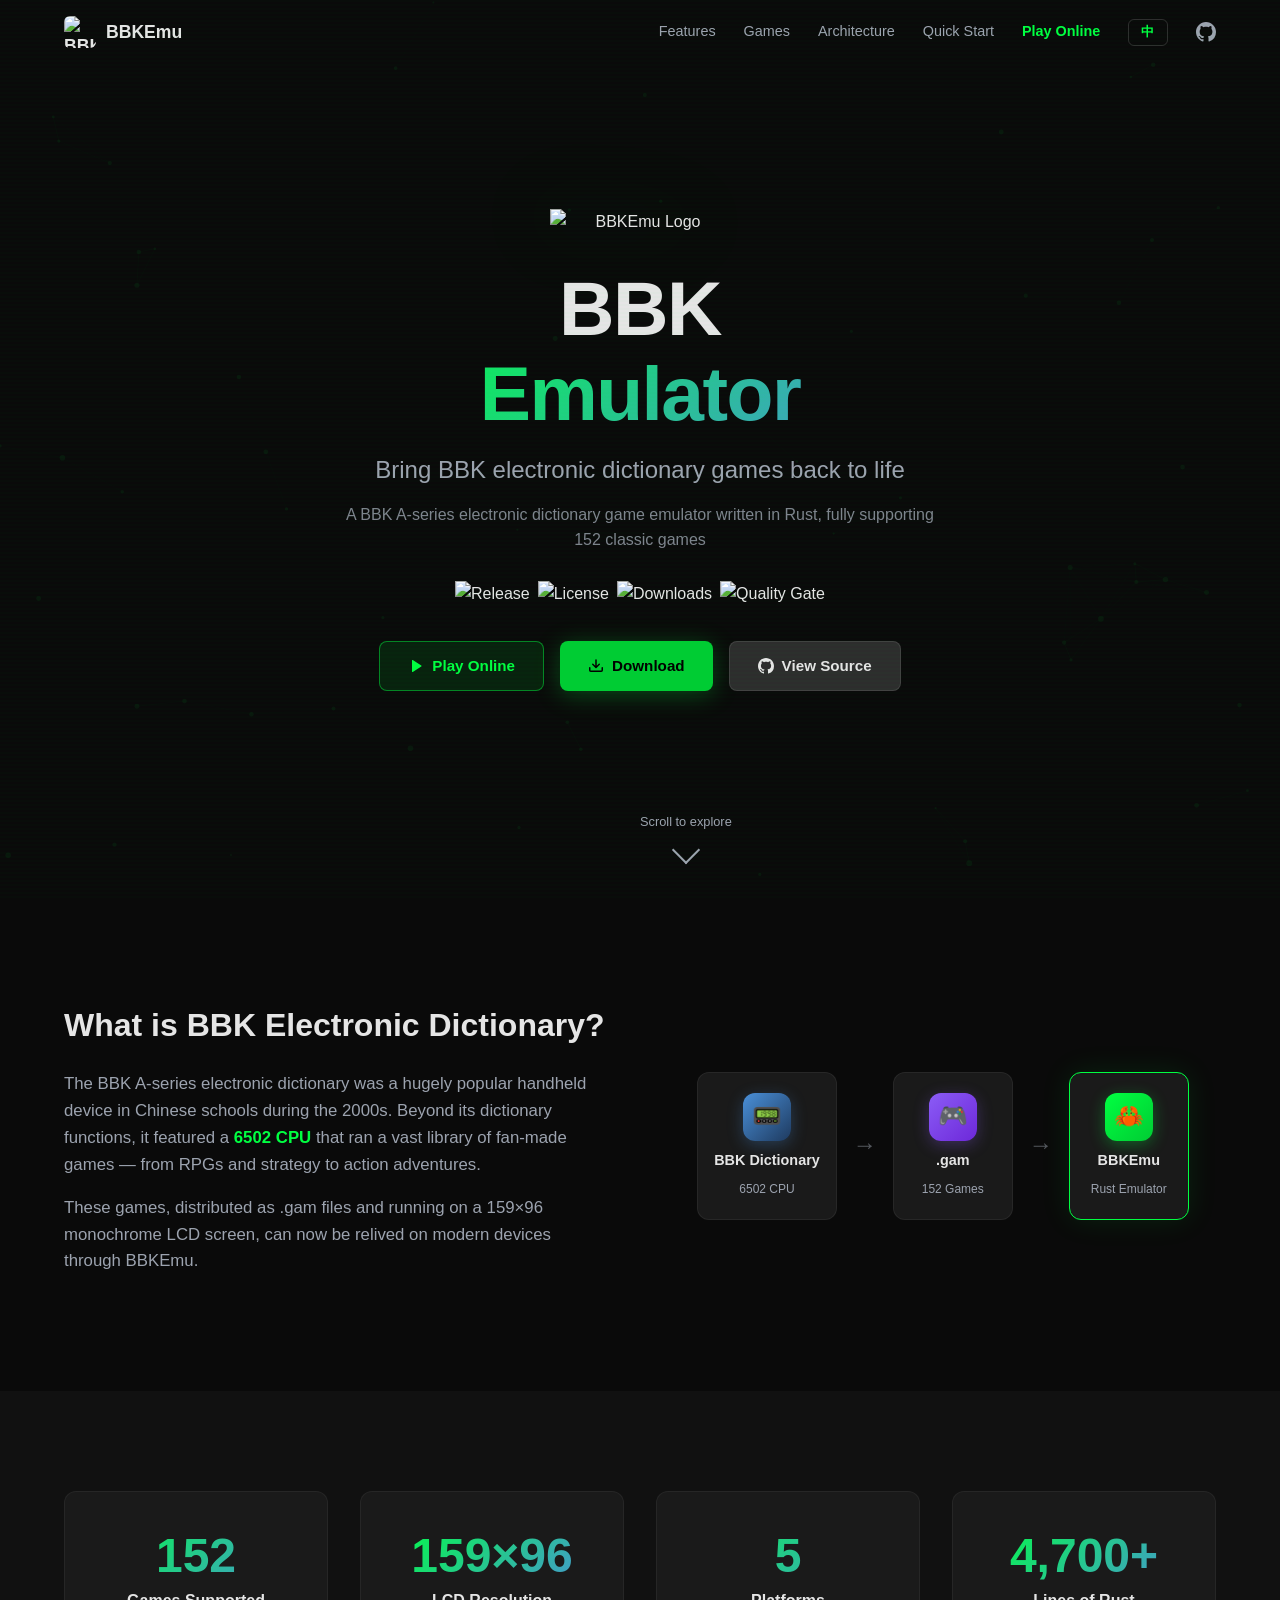
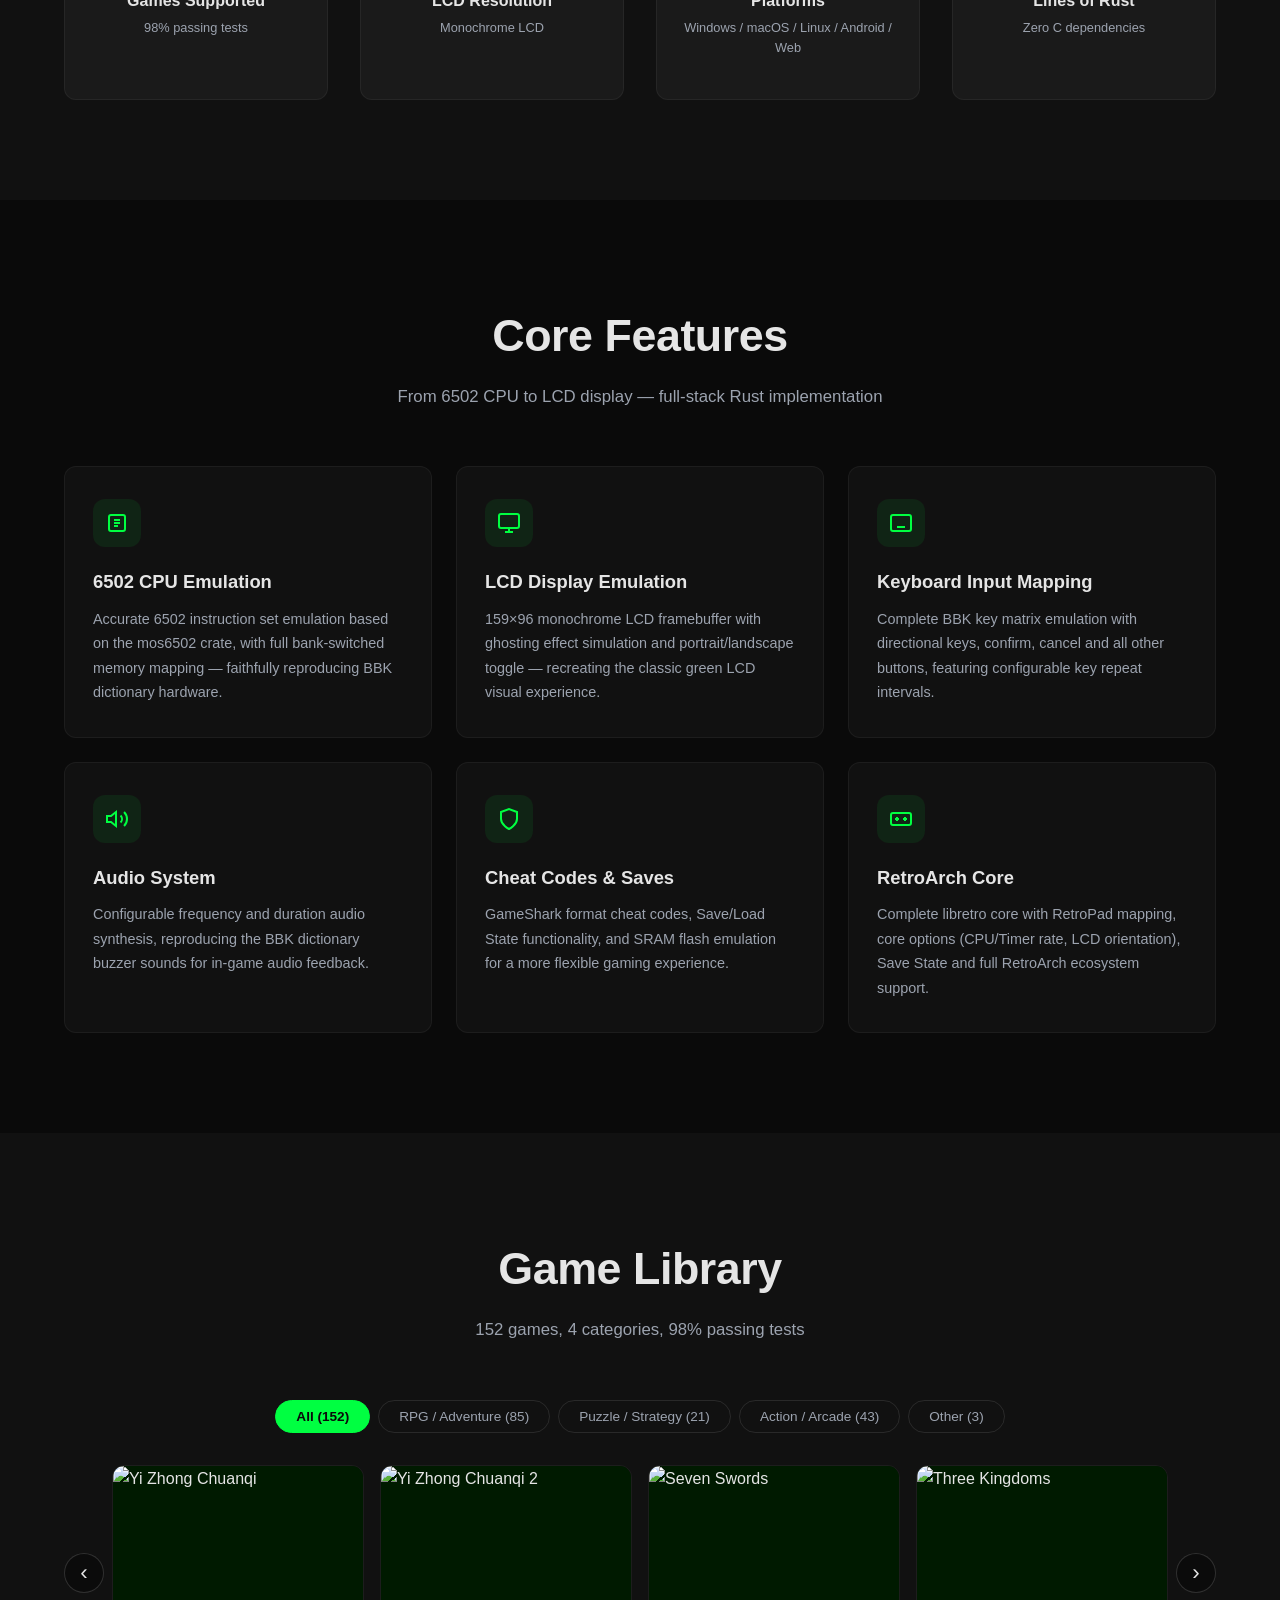
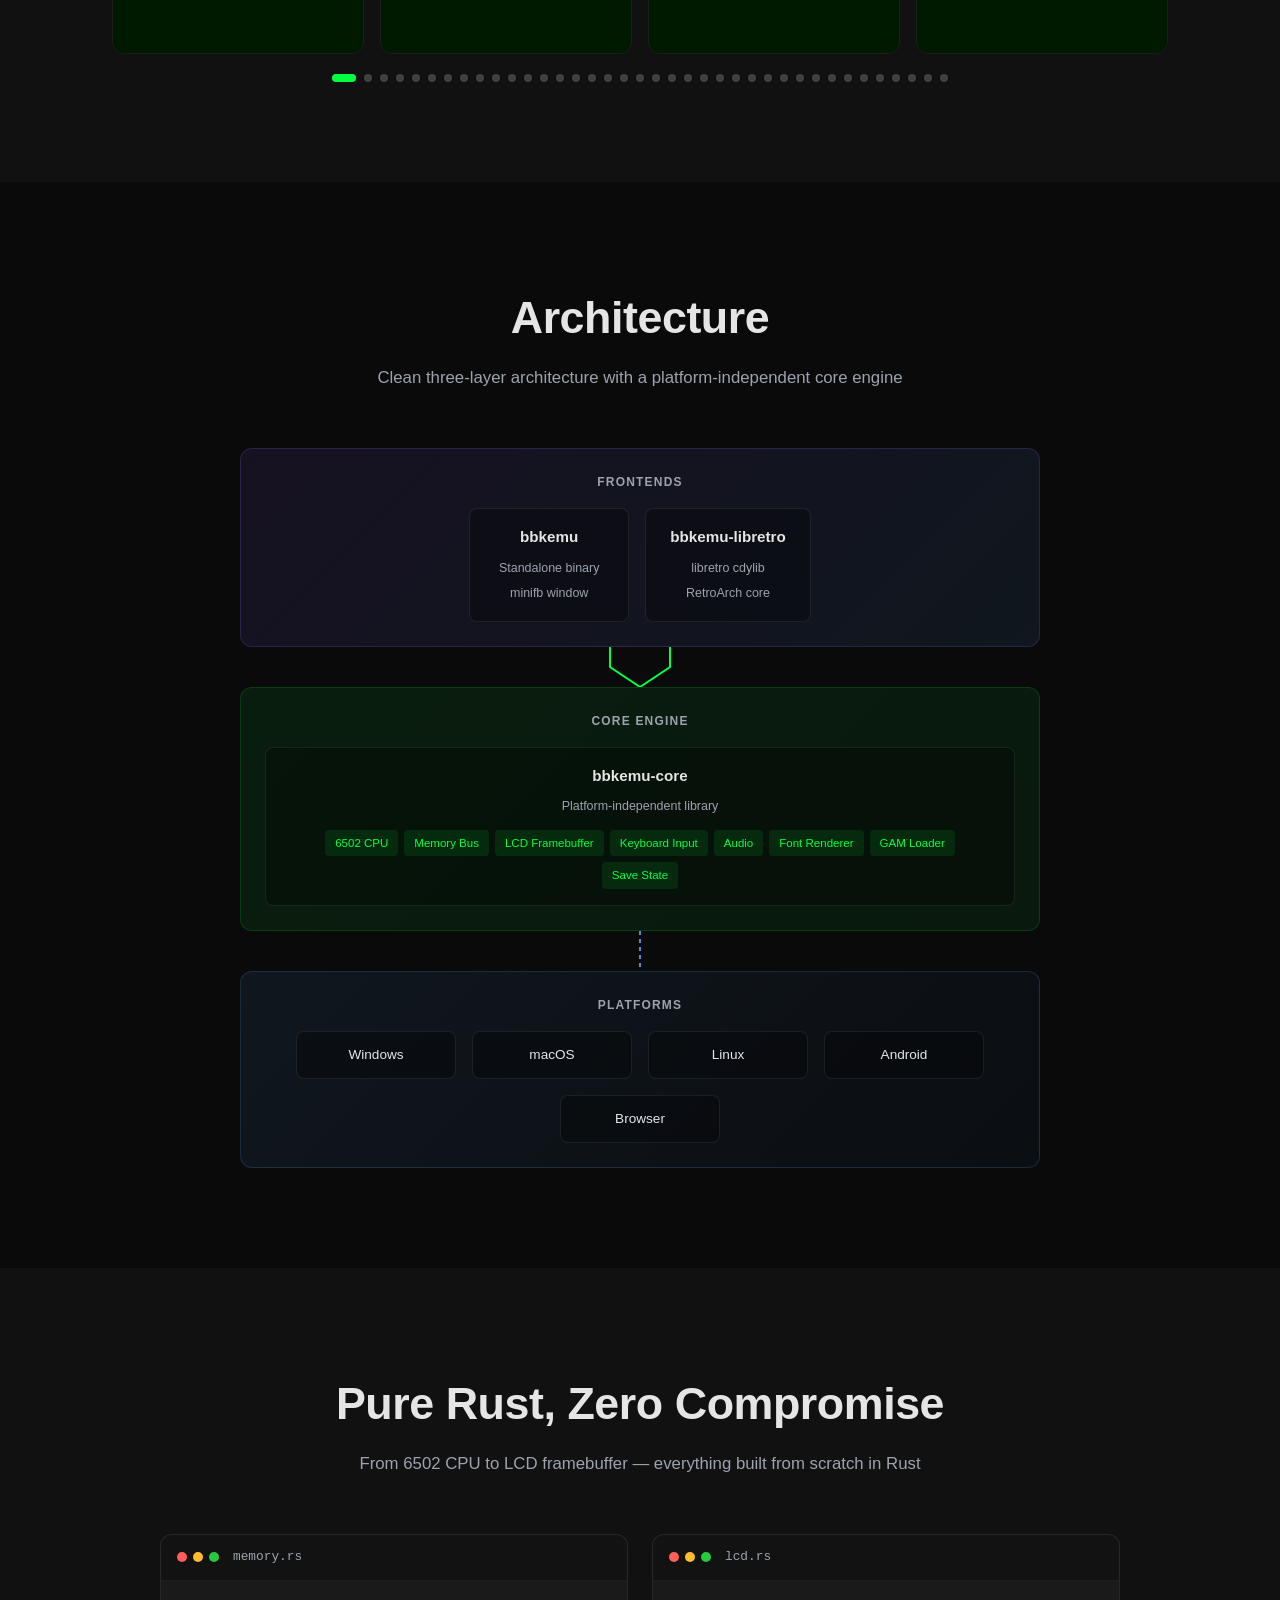
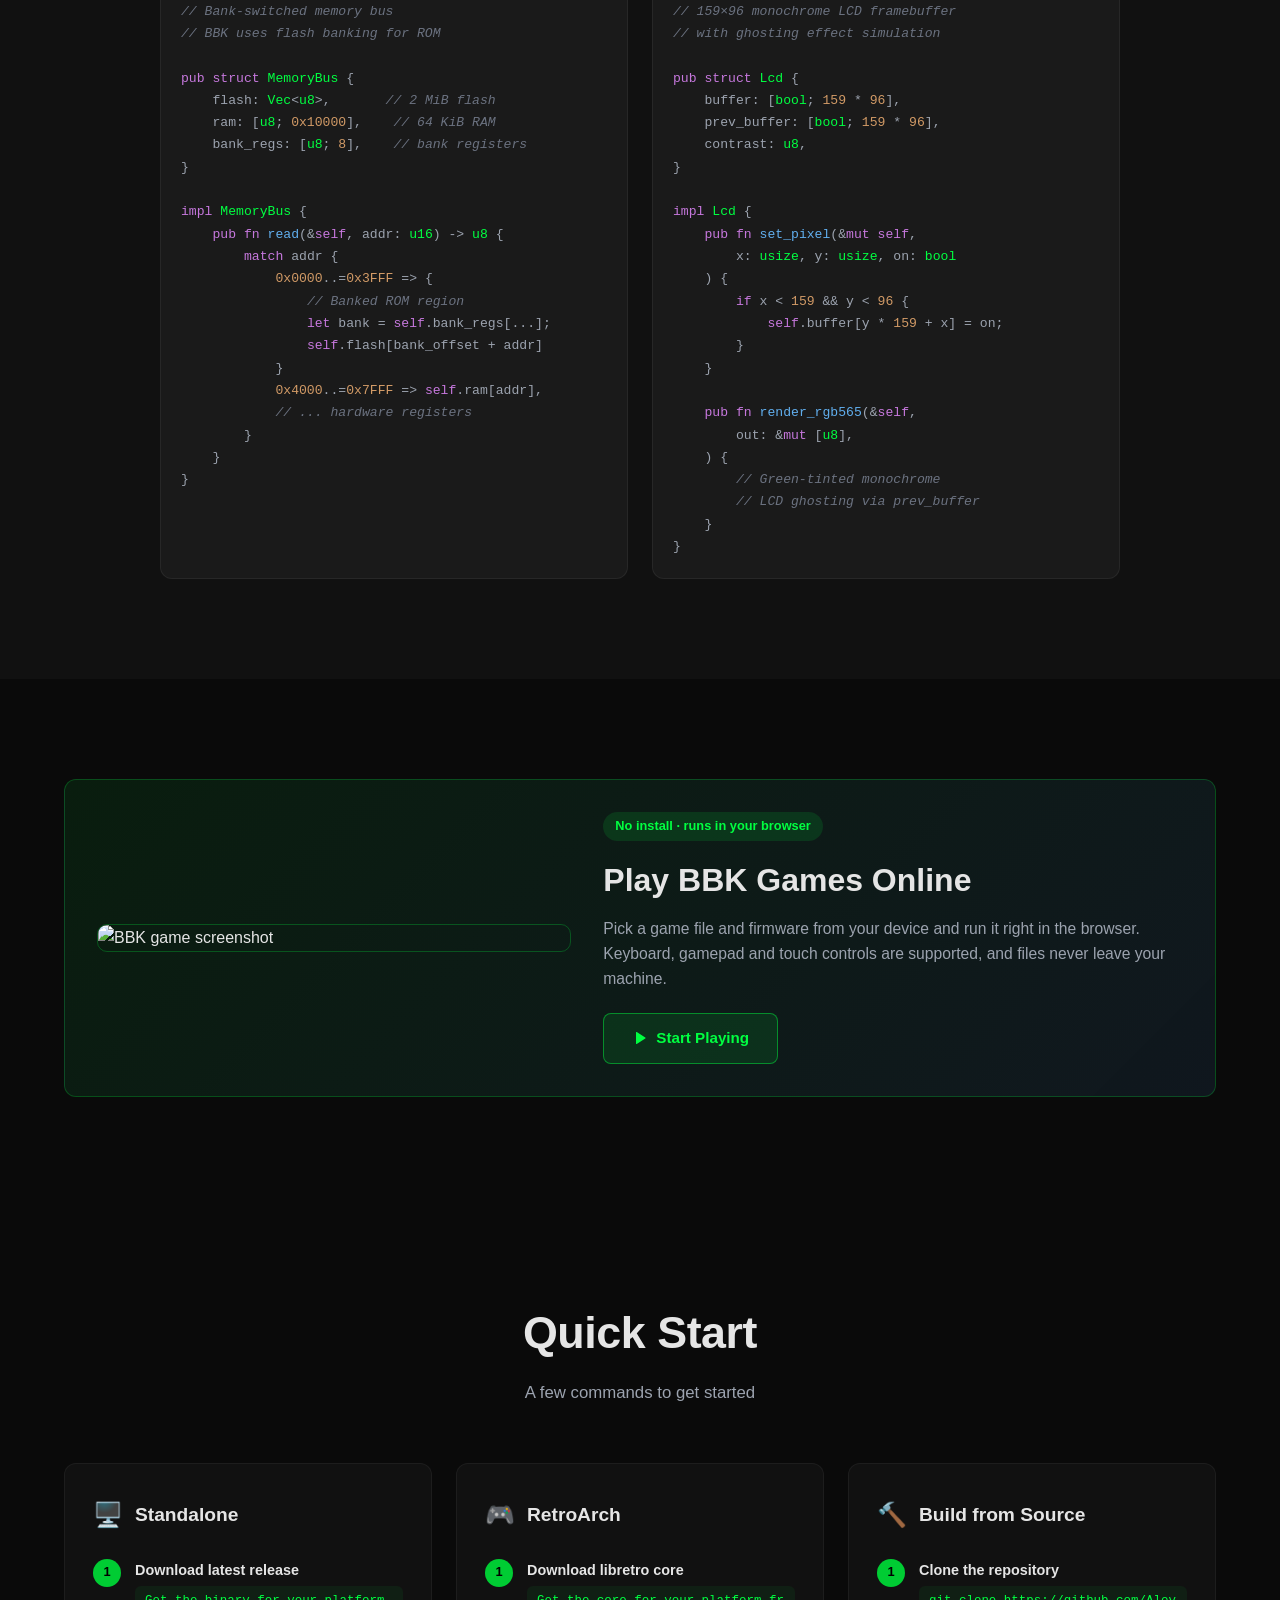
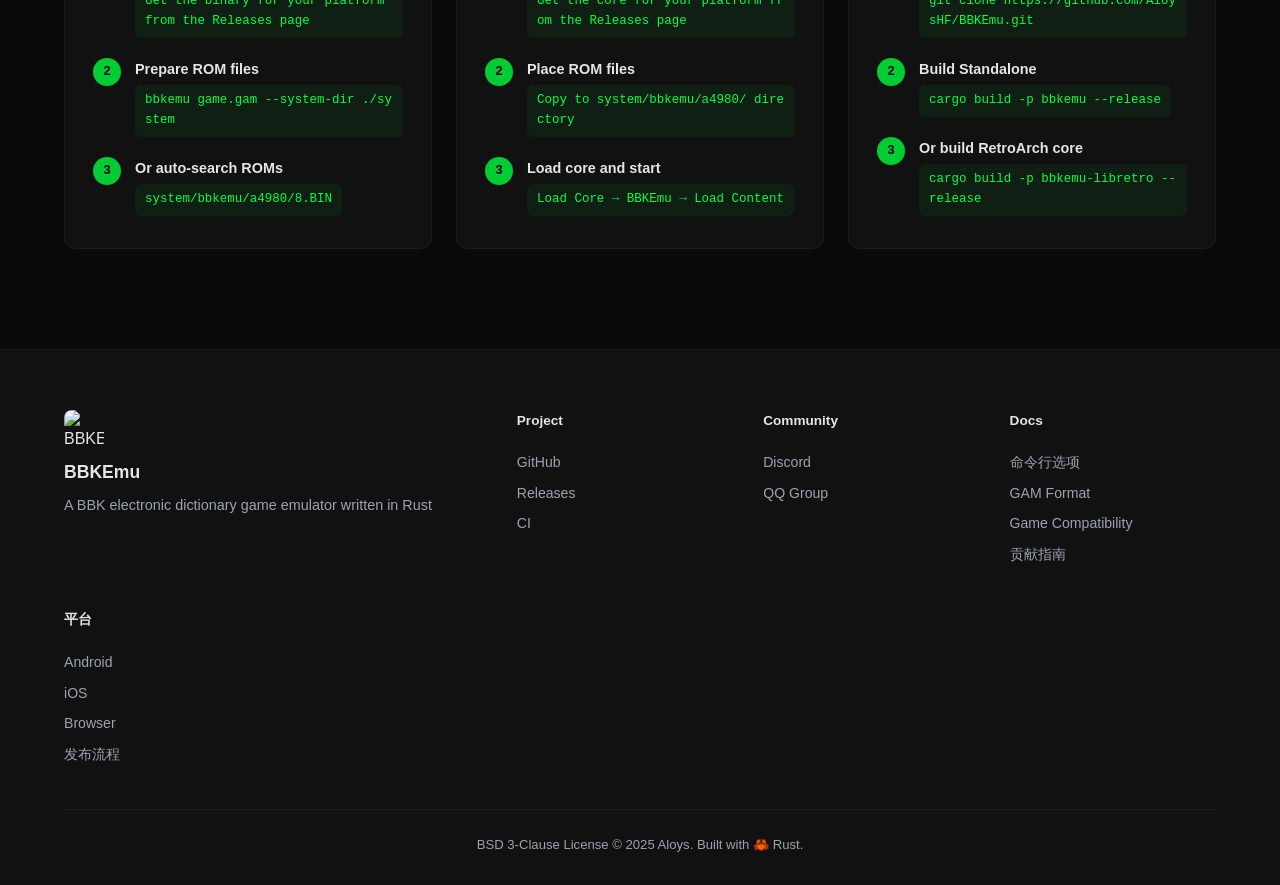
==== commit aa0635cd: "docs: add Discord and QQ community links" ====
--- a/site/index.html
+++ b/site/index.html
@@ -468,6 +468,11 @@
           <a href="https://github.com/AloysHF/BBKEmu/actions" target="_blank">CI</a>
         </div>
         <div class="footer-links">
+          <h4 data-i18n="footer-community">社区</h4>
+          <a href="https://discord.gg/E4SQjXUkZy" target="_blank" rel="noopener">Discord</a>
+          <a href="https://qm.qq.com/q/LAO7DKAWUC" target="_blank" rel="noopener">QQ Group</a>
+        </div>
+        <div class="footer-links">
           <h4 data-i18n="footer-docs">文档</h4>
           <a href="https://github.com/AloysHF/BBKEmu/blob/master/docs/CLI-Options.md" target="_blank" data-i18n="footer-cli">命令行选项</a>
           <a href="https://github.com/AloysHF/BBKEmu/blob/master/docs/Game-File-Formats.md" target="_blank" data-i18n="footer-gamformat">游戏文件格式</a>
